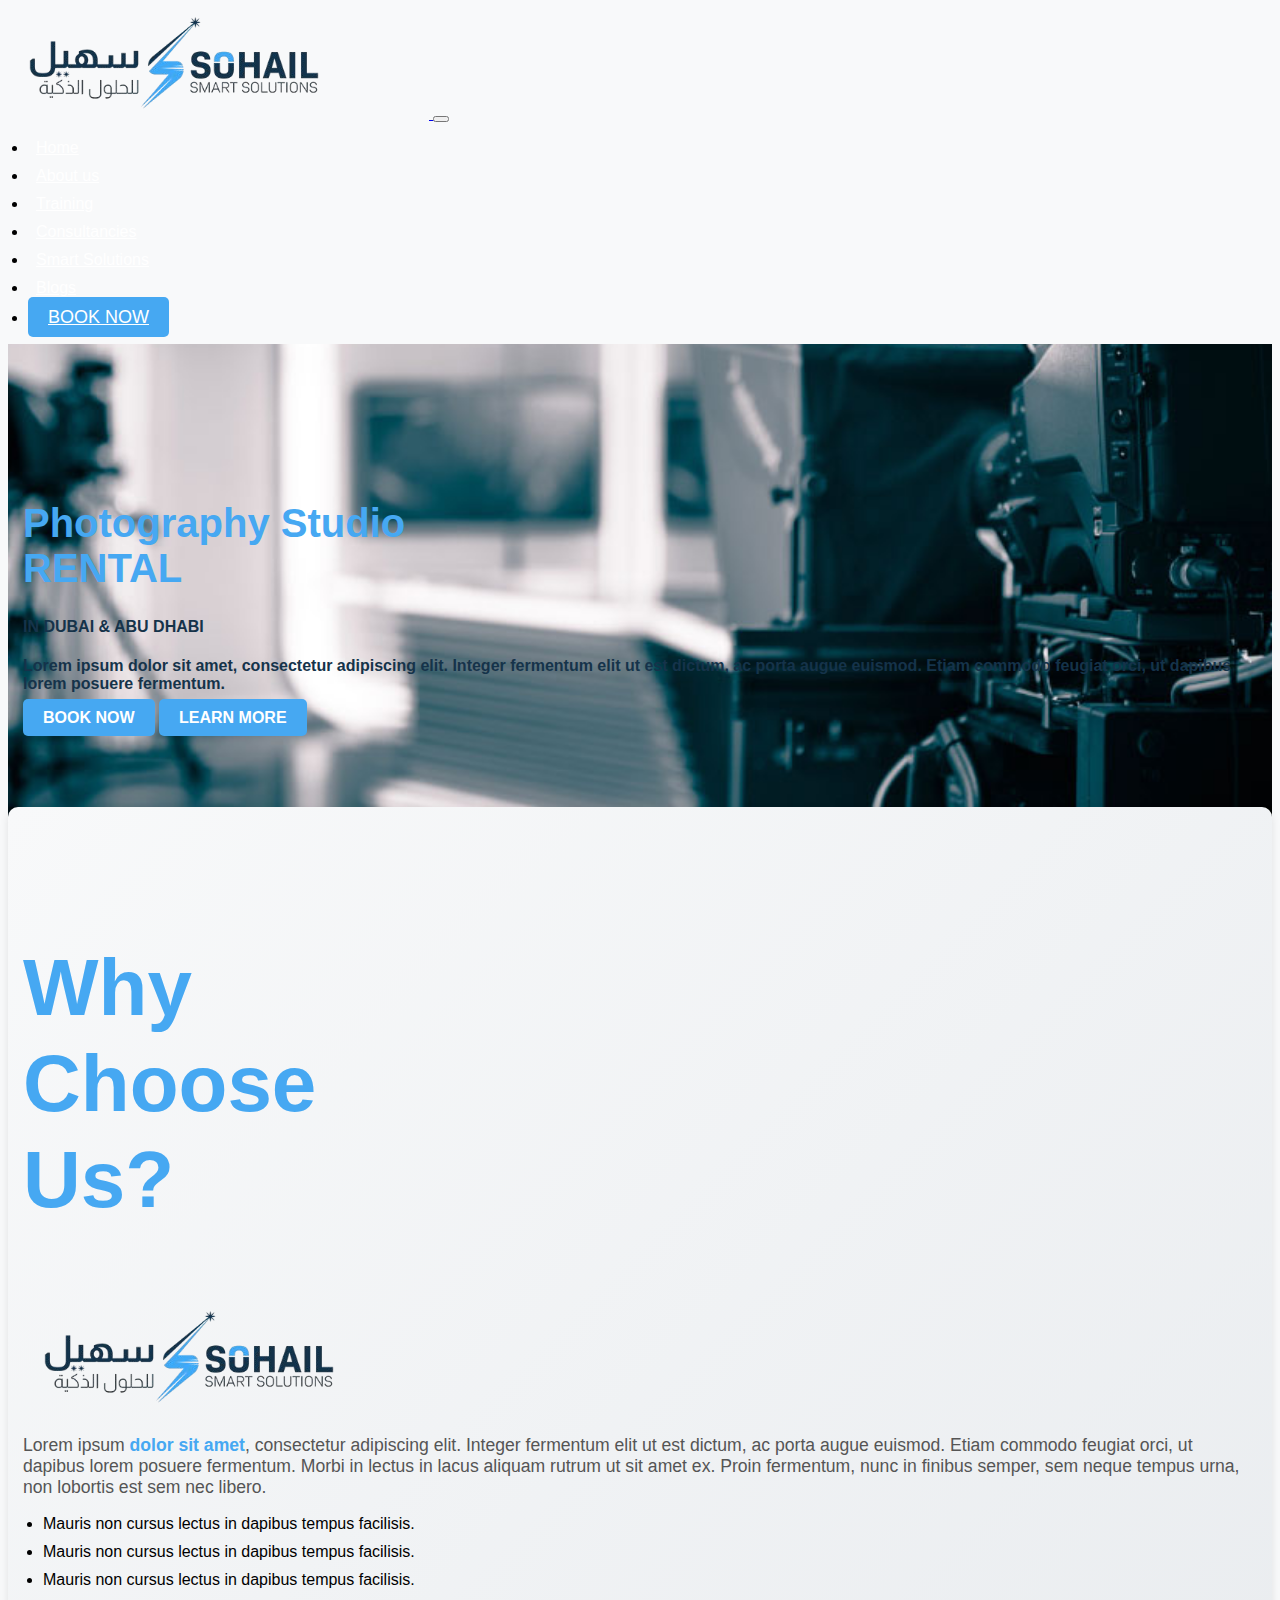
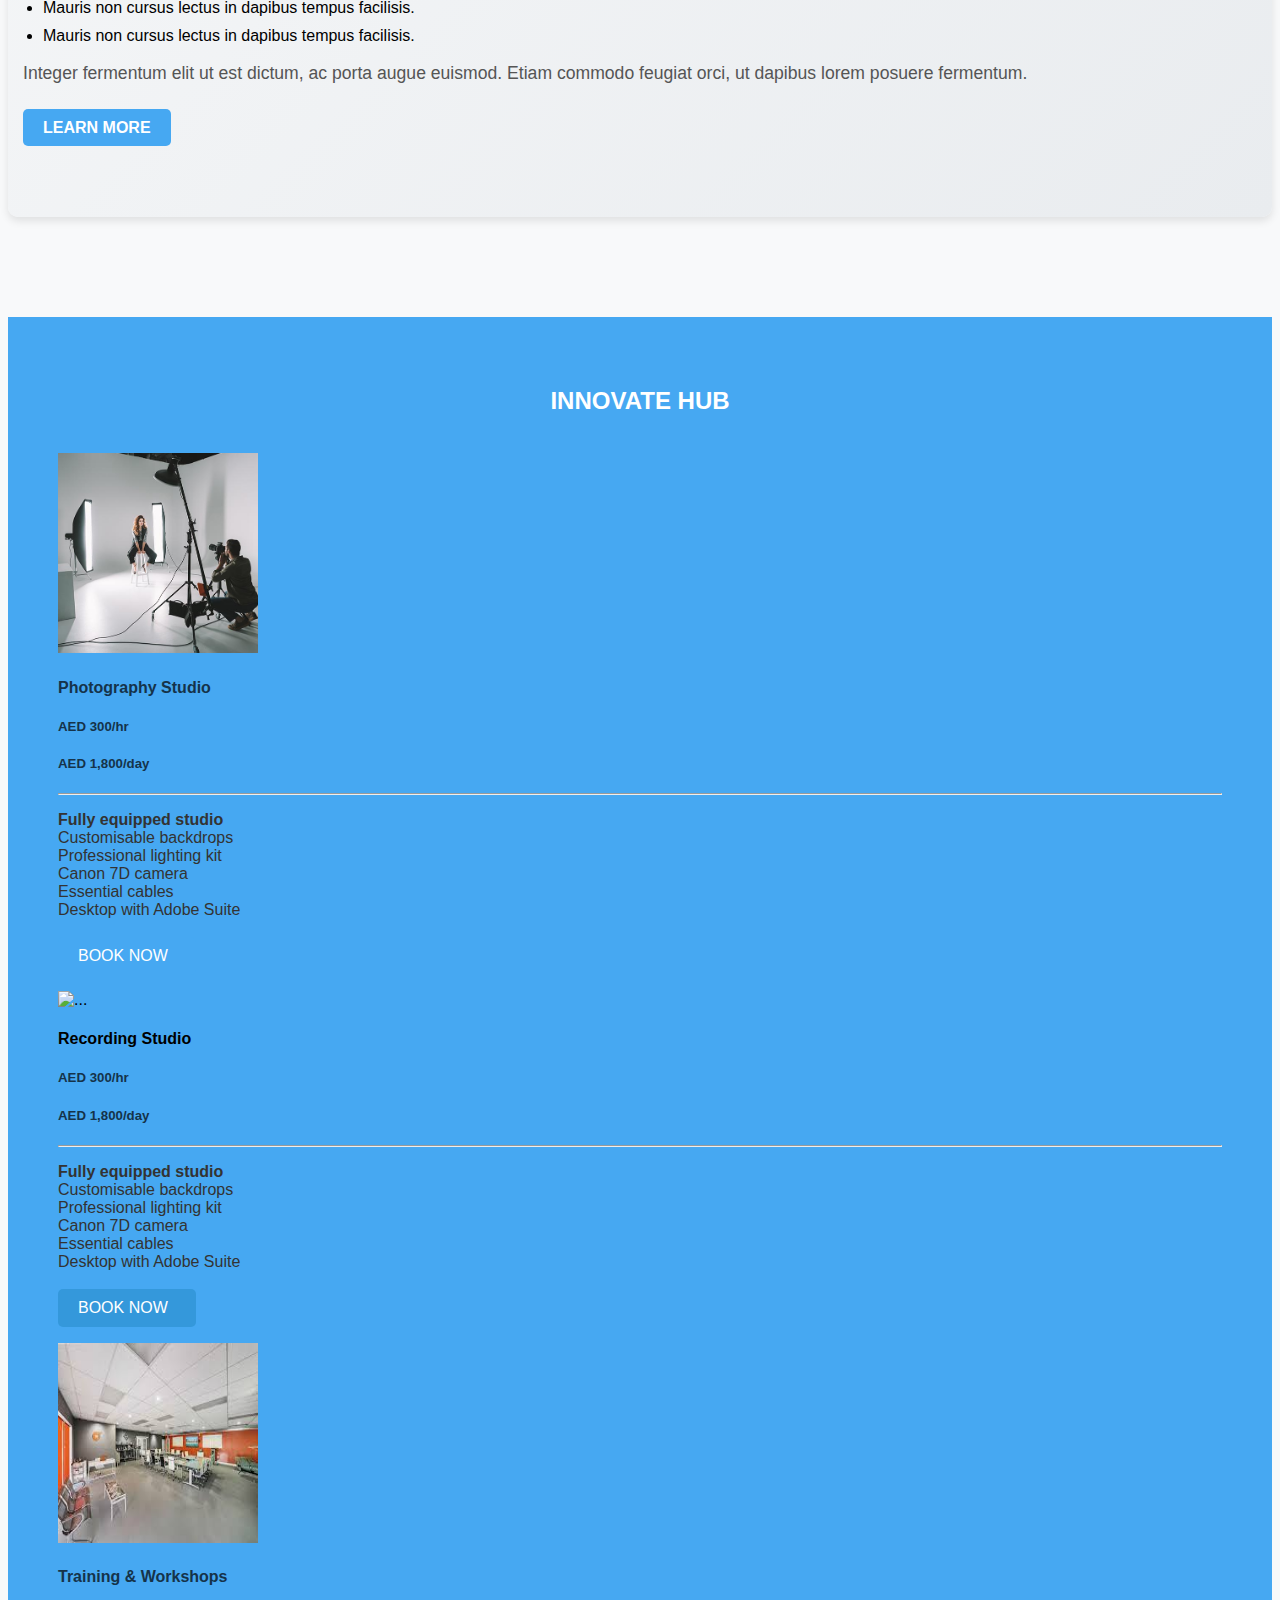
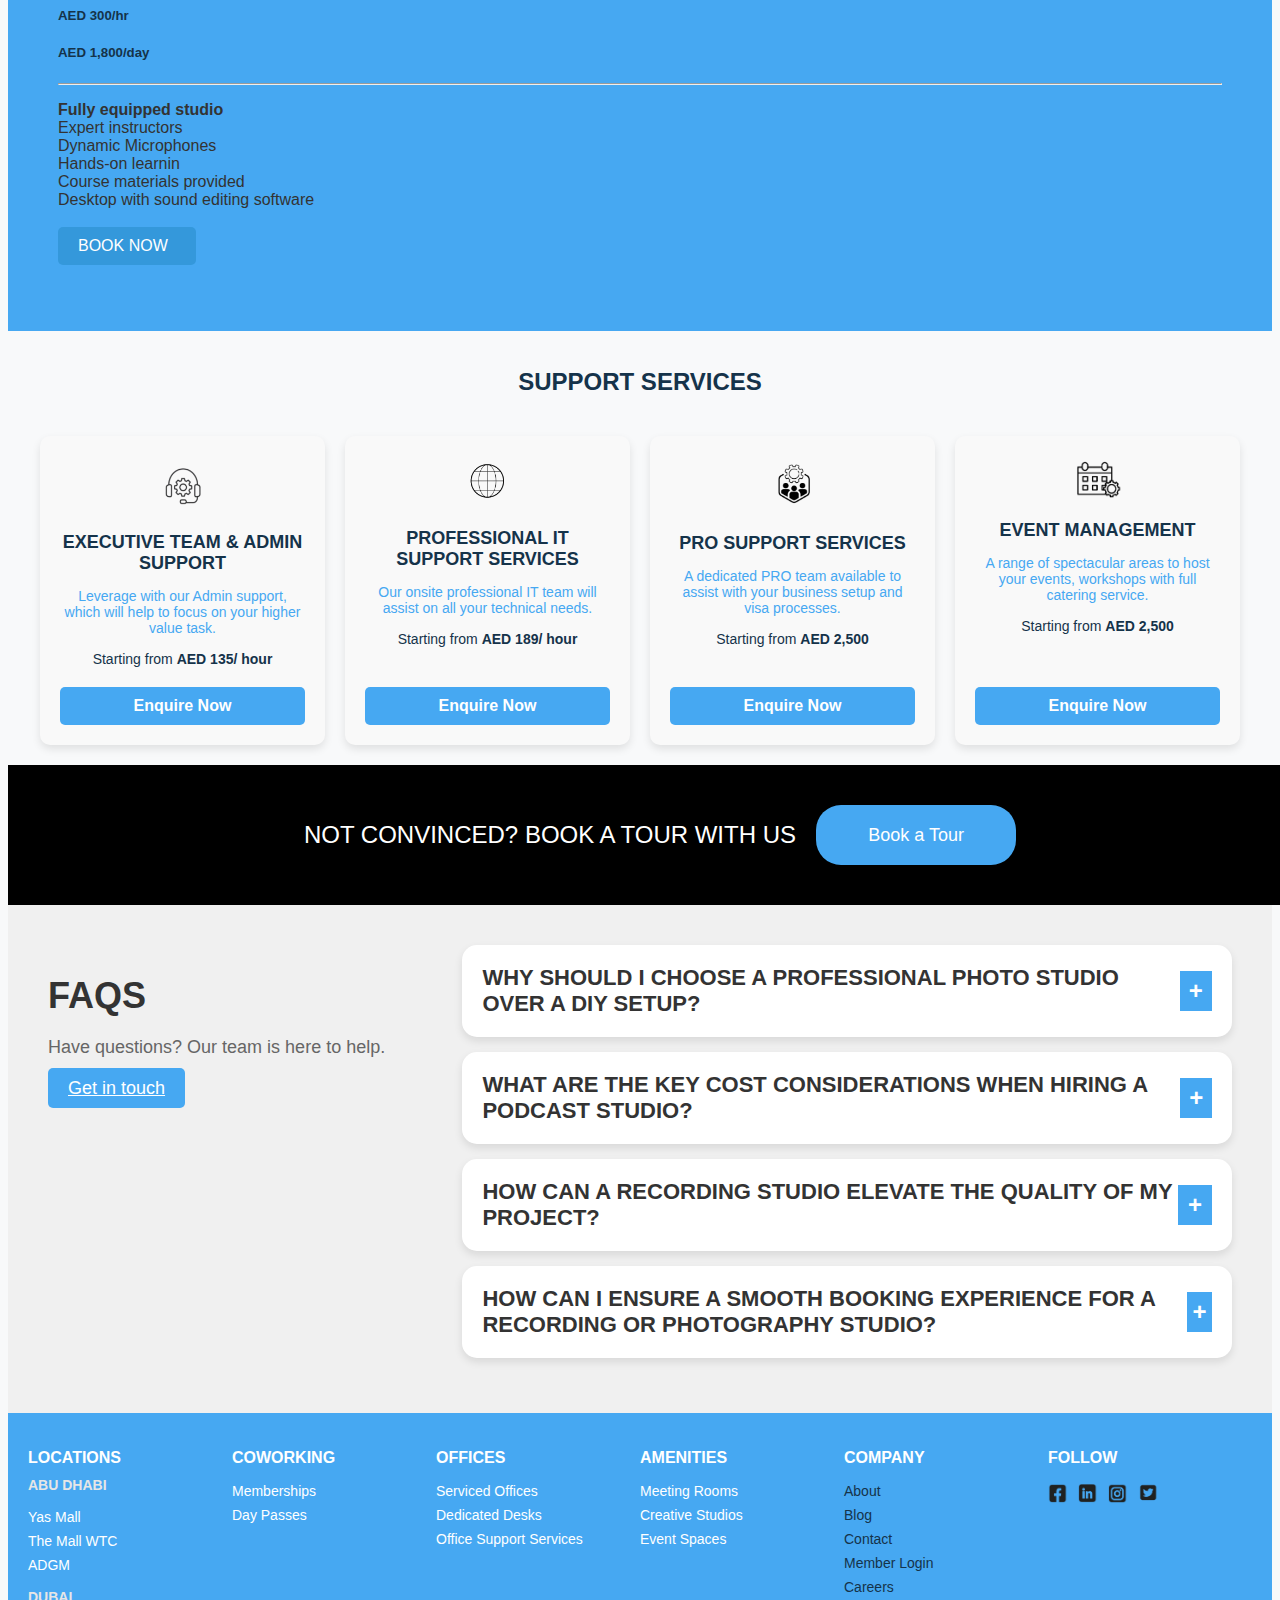
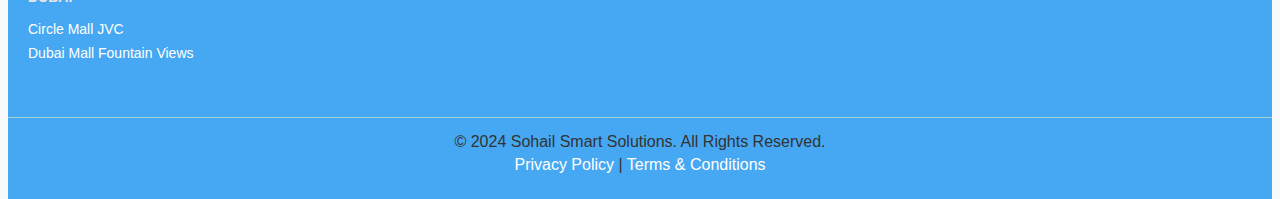
==== index.html @ 2e517e16 "Create index.html" ====
<!doctype html>
<html lang="en">
  <head>
    <meta charset="utf-8">
    <meta name="viewport" content="width=device-width, initial-scale=1">
    <title>Production and Broadcast center name</title>
    <link href="https://cdn.jsdelivr.net/npm/bootstrap@5.3.2/dist/css/bootstrap.min.css" rel="stylesheet" integrity="sha384-T3c6CoIi6uLrA9TneNEoa7RxnatzjcDSCmG1MXxSR1GAsXEV/Dwwykc2MPK8M2HN" crossorigin="anonymous">
    <link rel="stylesheet" href="https://cdnjs.cloudflare.com/ajax/libs/font-awesome/6.5.1/css/all.min.css" integrity="sha512-DTOQO9RWCH3ppGqcWaEA1BIZOC6xxalwEsw9c2QQeAIftl+Vegovlnee1c9QX4TctnWMn13TZye+giMm8e2LwA==" crossorigin="anonymous" referrerpolicy="no-referrer" />
    <link rel="stylesheet" href="style.css">
  </head>
  <style>
    body {
    font-family: Arial, sans-serif;
    background-color: #f8f9fa;
}

h1 {
    font-size: 2.5rem;
    color: #000;
}

p {
    font-size: 1rem;
    color: #333;
}

ul {
    list-style-type: disc;
    padding-left: 20px;
}

ul li {
    margin-bottom: 10px;
}

.container {
    padding: 50px 15px;
}

@media (min-width: 768px) {
    .container {
        padding: 80px 15px;
    }

    h1 {
        font-size: 3rem;
    }
}
.support-services .service {
    display: flex;
    align-items: center;
    margin-bottom: 20px; /* Add some space between each service block */
}

.support-services .service .icon {
    margin-right: 15px; /* Space between the icon and the text */
}

.support-services .service img {
    max-width: 50px; /* Adjust the size of the icons as needed */
    height: auto;
}
.nav-link {
        color: white;
        transition: color 0.3s ease;
    }

    .nav-link:hover {
        color: #46a8f2;
    }

    .nav-link:active {
        color: #46a8f2;
    }

    .nav-link:visited {
        color: white;
    }

    .btnfirst {
        background-color: #46a8f2;
        color: #fff;
        padding: 10px 20px;
        border-radius: 5px;
        font-size: 18px;
        border: none;
    }
  </style>
  <body>
    <div class="main">
        <nav class="navbar navbar-expand-lg ">
            <div class="container-fluid">
              <a class="navbar-brand" href="#">
                <img src="logo.png" alt="Production and Broadcast Center Logo" class="logo">
              </a>
              <button class="navbar-toggler" type="button" data-bs-toggle="collapse" data-bs-target="#navbarSupportedContent" aria-controls="navbarSupportedContent" aria-expanded="false" aria-label="Toggle navigation">
                <span class="navbar-toggler-icon"></span>
              </button>
              <div class="collapse navbar-collapse" id="navbarSupportedContent">
                <ul class="navbar-nav ms-auto mb-2 mb-lg-0" style="align-items: center;">
                    <li class="nav-item" style="margin-right: 15px; font-size: 16px;">
                        <a class="nav-link active" aria-current="page" href="#" style="padding: 8px;">Home</a>
                    </li>
                    <li class="nav-item" style="margin-right: 15px; font-size: 16px;">
                        <a class="nav-link active" aria-current="page" href="#" style="padding: 8px;">About us</a>
                    </li>
                    <li class="nav-item" style="margin-right: 15px; font-size: 16px;">
                        <a class="nav-link active" aria-current="page" href="#" style="padding: 8px;">Training</a>
                    </li>
                    <li class="nav-item" style="margin-right: 15px; font-size: 16px;">
                        <a class="nav-link active" aria-current="page" href="#" style="padding: 8px;">Consultancies</a>
                    </li>
                    <li class="nav-item" style="margin-right: 15px; font-size: 16px;">
                        <a class="nav-link active" aria-current="page" href="#" style="padding: 8px;">Smart Solutions</a>
                    </li>
                    <li class="nav-item" style="margin-right: 15px; font-size: 16px;">
                        <a class="nav-link active" aria-current="page" href="#" style="padding: 8px;">Blogs</a>
                    </li>
                    <li class="nav-item">                              
                          <a href="roform.html" class="btn btn-primary btn-lg mt-3" style="border-radius: 5px; transition: background-color 0.3s ease; background-color: #46a8f2; color: #fff; font-size: 18px; border: none;padding: 10px 20px;">BOOK NOW</a>

                    </li>
                </ul>
            </div>
            
            
            
            </div>
          </nav>
    </div>
    <!-- Section1 start -->
    <div class="background">
        <div class="container mt-3">
            <div class="row">
                <div class="col-md-6 px-5 mt-5">
                  
                    <h1 class="largetext" style="text-align: left; color:#46a8f2; font-weight: bold;">Photography Studio<br>RENTAL</h1>
                    <h4 style="color:#15334a; text-align: left; font-weight: bold;">IN DUBAI & ABU DHABI</h4>
                    <p style="color:#15334a; text-align: left;"><b>Lorem ipsum dolor sit amet, consectetur adipiscing elit. Integer fermentum elit ut est dictum, ac porta augue euismod. Etiam commodo feugiat orci, ut dapibus lorem posuere fermentum. </b></p>
                    <div class="buttons" style="text-align: left;">
                        <a href="roform.html" style="background-color: #46a8f2; color: #fff; padding: 10px 20px; border-radius: 5px; text-decoration: none; font-weight: bold; text-align: center; transition: background-color 0.3s ease;">BOOK NOW</a>
                        <a href="roform.html" style="background-color: #46a8f2; color: #fff; padding: 10px 20px; border-radius: 5px; text-decoration: none; font-weight: bold; text-align: center; transition: background-color 0.3s ease;">LEARN MORE</a>
                        
                        

                </div>
            </div>
        </div>
      </div>
        <!-- Section1 end -->
         <!-- Section: Why Choose Cloud Spaces -->
        <!--Section: What services we provide-->
        <div class="container my-5 p-4" style="background: linear-gradient(135deg, #f8f9fa, #e9ecef); border-radius: 10px; box-shadow: 0 4px 8px rgba(0, 0, 0, 0.1);">
            <div class="row align-items-center">
                <div class="col-md-6 text-center">
                    <h1 class="fw-bold text-primary" style="font-size: 5rem; line-height: 1.2; color:#46a8f2;">
                        Why <br> Choose <br> Us?
                    </h1>
                    <!-- Optional: Add an illustration or image -->
                    <img src="logo.png" alt="Why Choose Us" style="max-width: 80%; height: auto; border-radius: 10px; margin-top: 20px;">
                </div>
                <div class="col-md-6">
                    <p style="font-size: 1.1rem; color: #555;">
                        Lorem ipsum <span style="color: #46a8f2; font-weight: bold;">dolor sit amet</span>, consectetur adipiscing elit. Integer fermentum elit ut est dictum, ac porta augue euismod. Etiam commodo feugiat orci, ut dapibus lorem posuere fermentum. Morbi in lectus in lacus aliquam rutrum ut sit amet ex. Proin fermentum, nunc in finibus semper, sem neque tempus urna, non lobortis est sem nec libero.
                    </p>
                    <ul class="list-unstyled">
                        <li class="mb-2"><i class="bi bi-check-circle-fill text-success me-2" style="transform: scale(1.2); transition: transform 0.2s; color:#15334a ;"></i> Mauris non cursus lectus in dapibus tempus facilisis.</li>
                        <li class="mb-2"><i class="bi bi-check-circle-fill text-success me-2" style="transform: scale(1.2); transition: transform 0.2s; color:#15334a ;"></i> Mauris non cursus lectus in dapibus tempus facilisis.</li>
                        <li class="mb-2"><i class="bi bi-check-circle-fill text-success me-2" style="transform: scale(1.2); transition: transform 0.2s;  color:#15334a ;"></i> Mauris non cursus lectus in dapibus tempus facilisis.</li>
                        <li class="mb-2"><i class="bi bi-check-circle-fill text-success me-2" style="transform: scale(1.2); transition: transform 0.2s; color:#15334a ;"></i> Mauris non cursus lectus in dapibus tempus facilisis.</li>
                        <li class="mb-2"><i class="bi bi-check-circle-fill text-success me-2" style="transform: scale(1.2); transition: transform 0.2s; color:#15334a ;"></i> Mauris non cursus lectus in dapibus tempus facilisis.</li>
                    </ul>
                    <p style="font-size: 1.1rem; color: #555;">
                        Integer fermentum elit ut est dictum, ac porta augue euismod. Etiam commodo feugiat orci, ut dapibus lorem posuere fermentum.
                    </p>
                    <br>
                    <a href="roform.html" style="background-color: #46a8f2; color: #fff; padding: 10px 20px; border-radius: 5px; text-decoration: none; font-weight: bold; text-align: center; transition: background-color 0.3s ease;">LEARN MORE</a>
                </div>
            </div>
        </div>
        
        <!-- Additional CSS for hover effects -->
        <style>
            .bi-check-circle-fill:hover {
                transform: scale(1.4);
            }
        
            .btn-primary:hover {
                background-color: #46a8f2;
            }
        </style>
        
        
      <!-- End Section -->
      
      <div class="container-fluid cardthree" style="background-color: #46a8f2;">
        <h2 style="text-align: center; color: white;"><B>INNOVATE HUB</B></h2>
        <br>
        <div class="row row-cols-1 row-cols-md-3 g-4">
          <div class="col">
            <div class="card h-100 p-3">
                <img src="photo.jpg" class="card-img-top freshfood" alt="...">
              <div class="card-body">
                <h4 class="card-title" style="color: #15334a;"><B>Photography Studio</B></h4>
                    <h5 class="price" style="color: #15334a;"><b>AED 300/hr</b></h5>
                    <h5 class="price" style="color: #15334a;"><b>AED 1,800/day</b></h5>
                    <hr>
                    <p class="card-text">
                        <b>Fully equipped studio</b><br>
                        <i class="fas fa-check" style="color: #46a8f2;"></i> Customisable backdrops<br>
                        <i class="fas fa-check" style="color: #46a8f2;"></i> Professional lighting kit<br>
                        <i class="fas fa-check" style="color: #46a8f2;"></i> Canon 7D camera<br>
                        <i class="fas fa-check" style="color: #46a8f2;"></i> Essential cables<br>
                        <i class="fas fa-check" style="color: #46a8f2;"></i> Desktop with Adobe Suite<br>
                <br>
                <a href="roform.html" style="text-decoration: none;">
                    <button
                        style="background-color: #46a8f2; color: white; padding: 10px 20px; font-size: 16px; border: none; border-radius: 5px; cursor: pointer; display: inline-flex; align-items: center; justify-content: center; transition: color 0.3s ease, background-color 0.3s ease;"
                        onmouseover="this.style.color='#333'; this.style.backgroundColor='#2980b9';"
                        onmouseout="this.style.color='white'; this.style.backgroundColor='#3498db';">
                        BOOK NOW <i class="fa-solid fa-arrow-right" style="margin-left: 8px;"></i>
                    </button>
                </a>
                
    
              </div>
              
            </div>
          </div>
          <div class="col">
            <div class="card h-100 p-3">
                <img src="phtos.jpg"  class="card-img-top freshfood" alt="...">
              <div class="card-body">
                <h4 class="card-title"><b>Recording Studio</b></h4>
                    <h5 class="price" style="color: #15334a;"><b>AED 300/hr</b></h5>
                    <h5 class="price" style="color: #15334a;"><b>AED 1,800/day</b></h5>
                    <hr>
                    <p class="card-text">
                        <b>Fully equipped studio</b><br>
                        <i class="fas fa-check" style="color: #46a8f2;"></i> Customisable backdrops<br>
                        <i class="fas fa-check" style="color: #46a8f2;"></i> Professional lighting kit<br>
                        <i class="fas fa-check" style="color: #46a8f2;"></i> Canon 7D camera<br>
                        <i class="fas fa-check" style="color: #46a8f2;"></i> Essential cables<br>
                        <i class="fas fa-check" style="color: #46a8f2;"></i> Desktop with Adobe Suite<br>
                <br>
                <a href="roform.html" style="text-decoration: none;">
                    <button
                        style="background-color: #3498db; color: white; padding: 10px 20px; font-size: 16px; border: none; border-radius: 5px; cursor: pointer; display: inline-flex; align-items: center; justify-content: center; transition: color 0.3s ease, background-color 0.3s ease;"
                        onmouseover="this.style.color='#333'; this.style.backgroundColor='#2980b9';"
                        onmouseout="this.style.color='white'; this.style.backgroundColor='#3498db';">
                        BOOK NOW <i class="fa-solid fa-arrow-right" style="margin-left: 8px;"></i>
                    </button>
                </a>
    
              </div>
              
              
    
            </div>
          </div>
          <div class="col">
            <div class="card h-100 p-3">
                <img src="download.jpeg" class="card-img-top freshfood " alt="...">
              <div class="card-body">
                <h4 class="card-title" style="color: #15334a;"><b>Training & Workshops</b></h4>
                    <h5 class="price" style="color: #15334a;"><b>AED 300/hr</b></h5>
                    <h5 class="price" style="color: #15334a;"><b>AED 1,800/day</b></h5>
                    <hr>
                    <p class="card-text">
                        <b>Fully equipped studio</b><br>
                        <i class="fas fa-check" style="color: #46a8f2;"></i> Expert instructors<br>
                        <i class="fas fa-check" style="color: #46a8f2;"></i> Dynamic Microphones<br>
                        <i class="fas fa-check" style="color: #46a8f2;"></i> Hands-on learnin<br>
                        <i class="fas fa-check" style="color: #46a8f2;"></i> Course materials provided<br>
                        <i class="fas fa-check" style="color: #46a8f2;"></i> Desktop with sound editing software<br>
                <br>
                <a href="roform.html" style="text-decoration: none;">
                    <button
                        style="background-color: #3498db; color: white; padding: 10px 20px; font-size: 16px; border: none; border-radius: 5px; cursor: pointer; display: inline-flex; align-items: center; justify-content: center; transition: color 0.3s ease, background-color 0.3s ease;"
                        onmouseover="this.style.color='#333'; this.style.backgroundColor='#2980b9';"
                        onmouseout="this.style.color='white'; this.style.backgroundColor='#3498db';">
                        BOOK NOW <i class="fa-solid fa-arrow-right" style="margin-left: 8px;"></i>
                    </button>
                </a>
                  
    
              </div>
            </div>
        </div>
        
      </div>
    </div>
    <!--Support services-->
    <br>
    <h2 style="text-align: center;color: #15334a;"><b>SUPPORT SERVICES</b></h2>
    <div style="display: grid; grid-template-columns: repeat(4, 1fr); gap: 20px; padding: 20px; max-width: 1200px; margin: 0 auto;">
      
      <div style="background-color: #f9f9f9; padding: 20px; border-radius: 10px; text-align: center; box-shadow: 0 4px 8px rgba(0, 0, 0, 0.1); transition: transform 0.3s ease; display: flex; flex-direction: column; justify-content: space-between;">
          <div>
              <div style="margin-bottom: 15px;">
                  <img src="service1.png" alt="Executive Support Icon" style="width: 50px; height: auto;">
              </div>
              <h3 style="font-size: 18px; color: #15334a; margin-bottom: 10px;"><B>EXECUTIVE TEAM & ADMIN SUPPORT</B></h3>
              <p style="font-size: 14px; color:#46a8f2; margin-bottom: 15px;">Leverage with our Admin support, which will help to focus on your higher value task.</p>
              <p style="font-size: 14px; color: #15334a; margin-bottom: 20px;">Starting from <strong>AED 135/ hour</strong></p>
          </div>
          <a href="roform.html" style="background-color: #46a8f2; color: #fff; padding: 10px 20px; border-radius: 5px; text-decoration: none; font-weight: bold; text-align: center; transition: background-color 0.3s ease;">Enquire Now</a>
      </div>
    
      <div style="background-color: #f9f9f9; padding: 20px; border-radius: 10px; text-align: center; box-shadow: 0 4px 8px rgba(0, 0, 0, 0.1); transition: transform 0.3s ease; display: flex; flex-direction: column; justify-content: space-between;">
          <div>
              <div style="margin-bottom: 15px;">
                  <img src="service2.png" alt="IT Support Icon" style="width: 50px; height: auto;">
              </div>
              <h3 style="font-size: 18px; color: #15334a; margin-bottom: 10px;"><B>PROFESSIONAL IT SUPPORT SERVICES</B></h3>
              <p style="font-size: 14px; color: #46a8f2; margin-bottom: 15px;">Our onsite professional IT team will assist on all your technical needs.</p>
              <p style="font-size: 14px; color: #15334a; margin-bottom: 20px;">Starting from <strong>AED 189/ hour</strong></p>
          </div>
          <a href="roform.html" style="background-color: #46a8f2; color: #fff; padding: 10px 20px; border-radius: 5px; text-decoration: none; font-weight: bold; text-align: center; transition: background-color 0.3s ease;">Enquire Now</a>
      </div>
    
      <div style="background-color: #f9f9f9; padding: 20px; border-radius: 10px; text-align: center; box-shadow: 0 4px 8px rgba(0, 0, 0, 0.1); transition: transform 0.3s ease; display: flex; flex-direction: column; justify-content: space-between;">
          <div>
              <div style="margin-bottom: 15px;">
                  <img src="service3.png" alt="PRO Support Icon" style="width: 50px; height: auto;">
              </div>
              <h3 style="font-size: 18px; color: #15334a; margin-bottom: 10px;"><B>PRO SUPPORT SERVICES</B></h3>
              <p style="font-size: 14px; color: #46a8f2; margin-bottom: 15px;">A dedicated PRO team available to assist with your business setup and visa processes.</p>
              <p style="font-size: 14px; color: #15334a; margin-bottom: 20px;">Starting from <strong>AED 2,500</strong></p>
          </div>
          <a href="roform.html" style="background-color: #46a8f2; color: #fff; padding: 10px 20px; border-radius: 5px; text-decoration: none; font-weight: bold; text-align: center; transition: background-color 0.3s ease;">Enquire Now</a>
      </div>
    
      <div style="background-color: #f9f9f9; padding: 20px; border-radius: 10px; text-align: center; box-shadow: 0 4px 8px rgba(0, 0, 0, 0.1); transition: transform 0.3s ease; display: flex; flex-direction: column; justify-content: space-between;">
          <div>
              <div style="margin-bottom: 15px;">
                  <img src="service4.png" alt="Event Management Icon" style="width: 50px; height: auto;">
              </div>
              <h3 style="font-size: 18px; color: #15334a; margin-bottom: 10px;"><B>EVENT MANAGEMENT</B></h3>
              <p style="font-size: 14px; color: #46a8f2; margin-bottom: 15px;">A range of spectacular areas to host your events, workshops with full catering service.</p>
              <p style="font-size: 14px; color: #15334a; margin-bottom: 20px;">Starting from <strong>AED 2,500</strong></p>
          </div>
          <a href="roform.html" style="background-color: #46a8f2; color: #fff; padding: 10px 20px; border-radius: 5px; text-decoration: none; font-weight: bold; text-align: center; transition: background-color 0.3s ease;">Enquire Now</a>
      </div>
    </div>
    
     

<!--Next section-->
  <div style="background-color: #000; color: #fff; text-align: center; padding: 40px 20px; font-family: Arial, sans-serif; display: flex; justify-content: center; align-items: center; width: 100%;">
    <p style="font-size: 24px; margin: 0; margin-right: 20px; color: white;">NOT  CONVINCED?  BOOK A TOUR WITH US</p>
    <a href="roform.html" style="
    background-color:#46a8f2; 
    color: #fff; 
    padding: 0; /* Remove padding since height and line-height handle vertical centering */
    text-decoration: none; 
    border-radius: 25px; 
    font-size: 18px; 
    display: inline-block; 
    width: 200px; 
    height: 60px; 
    text-align: center; 
    line-height: 60px; /* This ensures vertical centering */
    box-sizing: border-box; /* Ensures padding and borders are included in width/height */
">
    Book a Tour
</a>

</div>

<!--QS AND ANS-->
<div style="display: flex; justify-content: space-between; padding: 40px; background-color: #f0f0f0; font-family: 'Arial', sans-serif;">
    <div style="width: 30%;">
      <h2 style="font-size: 36px; margin-bottom: 20px; color: #333;">FAQS</h2>
      <p style="font-size: 18px; margin-bottom: 20px; color: #666;">Have questions? Our team is here to help.</p>
      <a href="ro.html" class="btn btn-primary btn-lg mt-3" style="border-radius: 5px; transition: background-color 0.3s ease; background-color: #46a8f2; color: #fff; font-size: 18px; border: none; padding: 10px 20px;">Get in touch</a>
    </div>
  
    <div style="width: 65%;">
      <div style="background-color: #fff; border-radius: 15px; padding: 20px; margin-bottom: 15px; box-shadow: 0 4px 8px rgba(0, 0, 0, 0.1); transition: box-shadow 0.3s ease;">
        <div style="font-size: 22px; font-weight: bold; display: flex; justify-content: space-between; align-items: center; cursor: pointer; color: #333;" onclick="toggleFaq(this)">
          WHY SHOULD I CHOOSE A PROFESSIONAL PHOTO STUDIO OVER A DIY SETUP?
          <span style="display: inline-block; background-color: #46a8f2; color: #fff; width: 40px; height: 40px; line-height: 40px; text-align: center; font-size: 24px; transition: transform 0.3s ease;">+</span>
        </div>
        <div style="margin-top: 10px; font-size: 16px; color: #666; display: none;">
          Elevate your visuals at Suhail! Our studios provide the perfect canvas—expertly lit, fully equipped, and ready to turn your vision into a masterpiece.
        </div>
      </div>
  
      <div style="background-color: #fff; border-radius: 15px; padding: 20px; margin-bottom: 15px; box-shadow: 0 4px 8px rgba(0, 0, 0, 0.1); transition: box-shadow 0.3s ease;">
        <div style="font-size: 22px; font-weight: bold; display: flex; justify-content: space-between; align-items: center; cursor: pointer; color: #333;" onclick="toggleFaq(this)">
          WHAT ARE THE KEY COST CONSIDERATIONS WHEN HIRING A PODCAST STUDIO?
          <span style="display: inline-block; background-color: #46a8f2; color: #fff; width: 40px; height: 40px; line-height: 40px; text-align: center; font-size: 24px; transition: transform 0.3s ease;">+</span>
        </div>
        <div style="margin-top: 10px; font-size: 16px; color: #666; display: none;">
          At Suhail, we believe in clear, upfront pricing. Pay for exactly what you need—whether it’s just the basics or a fully-loaded experience.
        </div>
      </div>
  
      <div style="background-color: #fff; border-radius: 15px; padding: 20px; margin-bottom: 15px; box-shadow: 0 4px 8px rgba(0, 0, 0, 0.1); transition: box-shadow 0.3s ease;">
        <div style="font-size: 22px; font-weight: bold; display: flex; justify-content: space-between; align-items: center; cursor: pointer; color: #333;" onclick="toggleFaq(this)">
          HOW CAN A RECORDING STUDIO ELEVATE THE QUALITY OF MY PROJECT?
          <span style="display: inline-block; background-color: #46a8f2; color: #fff; width: 40px; height: 40px; line-height: 40px; text-align: center; font-size: 24px; transition: transform 0.3s ease;">+</span>
        </div>
        <div style="margin-top: 10px; font-size: 16px; color: #666; display: none;">
          Your sound deserves the spotlight. Suhail’s studios deliver impeccable acoustics and cutting-edge tech to make your project truly shine.
        </div>
      </div>
  
      <div style="background-color: #fff; border-radius: 15px; padding: 20px; margin-bottom: 15px; box-shadow: 0 4px 8px rgba(0, 0, 0, 0.1); transition: box-shadow 0.3s ease;">
        <div style="font-size: 22px; font-weight: bold; display: flex; justify-content: space-between; align-items: center; cursor: pointer; color: #333;" onclick="toggleFaq(this)">
          HOW CAN I ENSURE A SMOOTH BOOKING EXPERIENCE FOR A RECORDING OR PHOTOGRAPHY STUDIO?
          <span style="display: inline-block; background-color: #46a8f2; color: #fff; width: 40px; height: 40px; line-height: 40px; text-align: center; font-size: 24px; transition: transform 0.3s ease;">+</span>
        </div>
        <div style="margin-top: 10px; font-size: 16px; color: #666; display: none;">
          Booking with Suhail is a breeze! Just a few clicks, and your creative space is secured. We handle the rest, so you can focus on creating. You can reserve your studio time through our dedicated booking platform at <a href="https://booking.cloudspaces.ae/" style="color: #17d8bd; text-decoration: none; font-weight: bold;">https://booking.cloudspaces.ae/</a>.<br><br>
          Alternatively, you can complete the enquiry form on our website at <a href="https://www.cloudspaces.ae/contact" style="color: #17d8bd; text-decoration: none; font-weight: bold;">https://www.cloudspaces.ae/contact</a>.<br><br>
          If you prefer a more direct approach, feel free to call one of our four locations. We aim to make the booking process as seamless as possible to accommodate your creative schedule.
        </div>
      </div>
    </div>
  </div>
  
  <script>
  function toggleFaq(element) {
    const answerDiv = element.nextElementSibling;
    const icon = element.querySelector('span');
    
    if (answerDiv.style.display === "none" || answerDiv.style.display === "") {
      answerDiv.style.display = "block";
      icon.textContent = "✕";
    } else {
      answerDiv.style.display = "none";
      icon.textContent = "+";
    }
  }
  </script>
  
  
  
 
  
       
  
  
<!--footer-->
<footer style="background-color: #46a8f2; padding: 20px 0; color: #ffffff; font-family: Arial, sans-serif;">
  <div style="display: flex; justify-content: space-around; flex-wrap: wrap; padding: 0 20px;">
      <div style="flex: 1; min-width: 200px; margin-bottom: 20px;">
          <h3 style="font-size: 16px; margin-bottom: 10px; font-weight: bold;">LOCATIONS</h3>
          <p style="font-size: 14px; margin: 0; color: #E6E6E6; font-weight: bold;">ABU DHABI</p>
          <ul style="list-style-type: none; padding: 0;">
              <li style="font-size: 14px; margin-bottom: 8px;">Yas Mall</li>
              <li style="font-size: 14px; margin-bottom: 8px;">The Mall WTC</li>
              <li style="font-size: 14px; margin-bottom: 8px;">ADGM</li>
          </ul>
          <p style="font-size: 14px; margin: 0; color: #E6E6E6; font-weight: bold;">DUBAI</p>
          <ul style="list-style-type: none; padding: 0;">
              <li style="font-size: 14px; margin-bottom: 8px;">Circle Mall JVC</li>
              <li style="font-size: 14px; margin-bottom: 8px;">Dubai Mall Fountain Views</li>
          </ul>
      </div>
      <div style="flex: 1; min-width: 200px; margin-bottom: 20px;">
          <h3 style="font-size: 16px; margin-bottom: 10px; font-weight: bold;">COWORKING</h3>
          <ul style="list-style-type: none; padding: 0;">
              <li style="font-size: 14px; margin-bottom: 8px;">Memberships</li>
              <li style="font-size: 14px; margin-bottom: 8px;">Day Passes</li>
          </ul>
      </div>
      <div style="flex: 1; min-width: 200px; margin-bottom: 20px;">
          <h3 style="font-size: 16px; margin-bottom: 10px; font-weight: bold;">OFFICES</h3>
          <ul style="list-style-type: none; padding: 0;">
              <li style="font-size: 14px; margin-bottom: 8px;">Serviced Offices</li>
              <li style="font-size: 14px; margin-bottom: 8px;">Dedicated Desks</li>
              <li style="font-size: 14px; margin-bottom: 8px;">Office Support Services</li>
          </ul>
      </div>
      <div style="flex: 1; min-width: 200px; margin-bottom: 20px;">
          <h3 style="font-size: 16px; margin-bottom: 10px; font-weight: bold;">AMENITIES</h3>
          <ul style="list-style-type: none; padding: 0;">
              <li style="font-size: 14px; margin-bottom: 8px;">Meeting Rooms</li>
              <li style="font-size: 14px; margin-bottom: 8px;">Creative Studios</li>
              <li style="font-size: 14px; margin-bottom: 8px;">Event Spaces</li>
          </ul>
      </div>
      <div style="flex: 1; min-width: 200px; margin-bottom: 20px;">
          <h3 style="font-size: 16px; margin-bottom: 10px; font-weight: bold;">COMPANY</h3>
          <ul style="list-style-type: none; padding: 0;">
              <li style="font-size: 14px; margin-bottom: 8px;color: #15334a;">About</li>
              <li style="font-size: 14px; margin-bottom: 8px;color: #15334a;">Blog</li>
              <li style="font-size: 14px; margin-bottom: 8px;color: #15334a;">Contact</li>
              <li style="font-size: 14px; margin-bottom: 8px;color: #15334a;">Member Login</li>
              <li style="font-size: 14px; margin-bottom: 8px;color: #15334a;">Careers</li>
          </ul>
      </div>
      <div style="flex: 1; min-width: 200px; margin-bottom: 20px;">
          <h3 style="font-size: 16px; margin-bottom: 10px; font-weight: bold;">FOLLOW</h3>
          <ul style="display: flex; gap: 10px; list-style-type: none; padding: 0;">
              <li><a href="https://www.facebook.com/profile.php?id=100083300861177"><img src="facebook-icon.png" alt="Facebook" style="width: 20px; height: 20px;"></a></li>
              <li><a href="https://www.linkedin.com/company/sohail-smart-solution/"><img src="linkedin-icon.png" alt="LinkedIn" style="width: 20px; height: 20px;"></a></li>
              <li><a href="https://www.instagram.com/sohail_smart_solutions/"><img src="instagram-icon.png" alt="Instagram" style="width: 20px; height: 20px;"></a></li>
              <li><a href="https://x.com/SohailSolutions/status/1825507379347161190"><img src="twitter-icon.png" alt="YouTube" style="width: 20px; height: 20px;"></a></li>
          </ul>
      </div>
  </div>
  <div style="text-align: center; border-top: 1px solid #A5D0CD; padding-top: 10px; margin-top: 20px; font-size: 12px;">
      <p style="margin: 5px 0;">© 2024 Sohail Smart Solutions. All Rights Reserved.</p>
      <p style="margin: 5px 0;"><a href="#" style="color: #ffffff; text-decoration: none;">Privacy Policy</a> | <a href="#" style="color: #ffffff; text-decoration: none;">Terms & Conditions</a></p>
  </div>
</footer>

</div>

    
    </body>
    </html>
---- style.css ----
.background {
    background-image: url('bg3.jpg'); /* Background image ka URL yahan set karein */
    background-size: cover;
    background-position: center;
    background-repeat: no-repeat;
    height: 100vh;
    padding-top: 50px; /* Text ko upar shift karne ke liye */
  }
a:hover{
  color:#a9acb1 !important;
  
  text-decoration: underline;
  font-weight: bold;
}
  
  /* Fixed background image */
.background {
    background-attachment: fixed;
  }
  .largetext{
    font-size: 40px;
    color: #46a8f2;
  }
  .btnfirst{
    color: white;
    background-color: #46a8f2;
    padding: 10px;
    width: 160px;
    font-weight: bold;
  }
  .btnfirst:hover{
    background-color: #46a8f2;
    color: rgb(16, 8, 8);
  }
  .card1 {
    box-shadow: 0px 4px 8px rgba(0, 0, 0, 0.1); /* Add shadow */
    background-color: rgb(65, 61, 61);
    color: white;
  }

  .card2{
    border: none;
    text-align: center;
  }



  .cardimg{
    height: 300px;
    width: 280px;
    background-color: rgb(226, 226, 207);
    
  }


  .grocerycard{
    font-weight: 500;
    color: rgb(170, 162, 153);
  }
  .cardthree{
margin-top: 100px;
background-color: rgb(238, 223, 232);
padding: 50px;
  }
  .freshfood{
    width: 200px;
    height: 200px;
    margin-left: auto;
    margin-right: auto;
  }
  .customer{
    width: 50px;
    height: 50px;
    border-radius: 50%;
  }
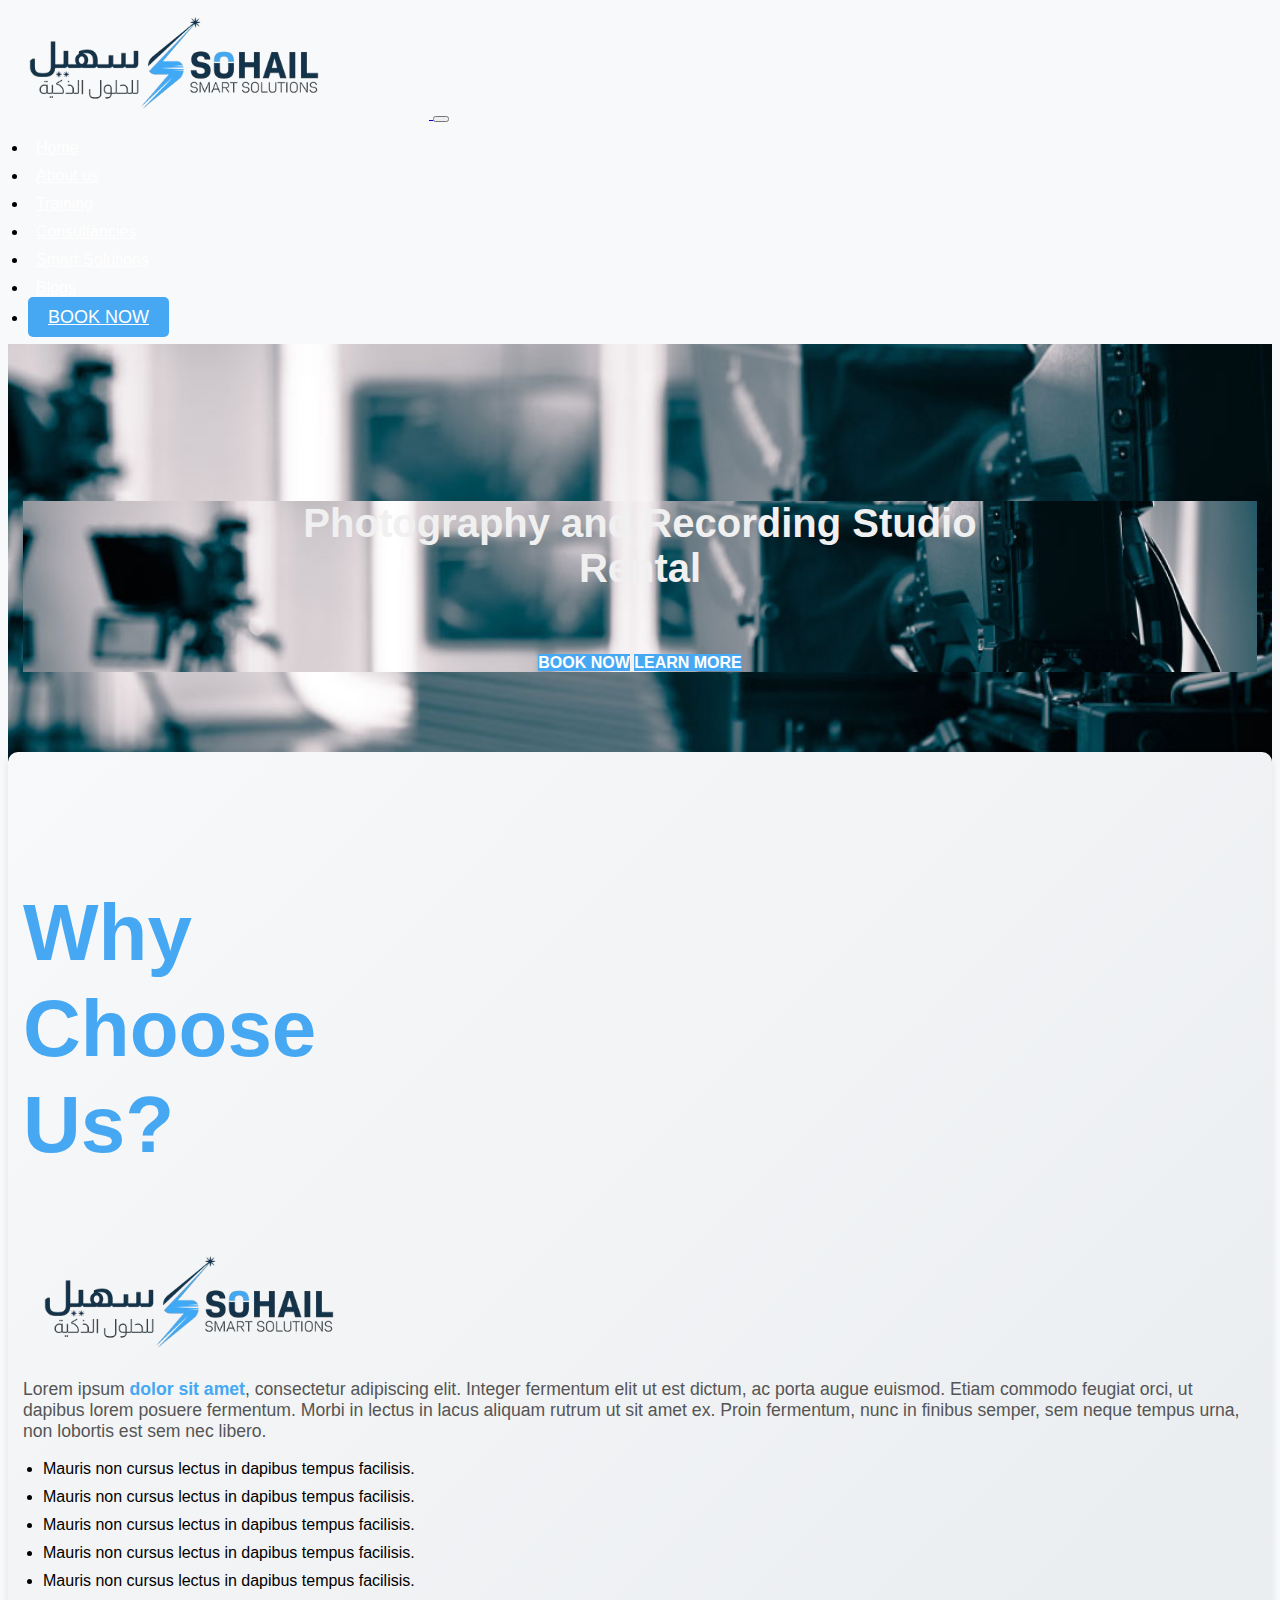
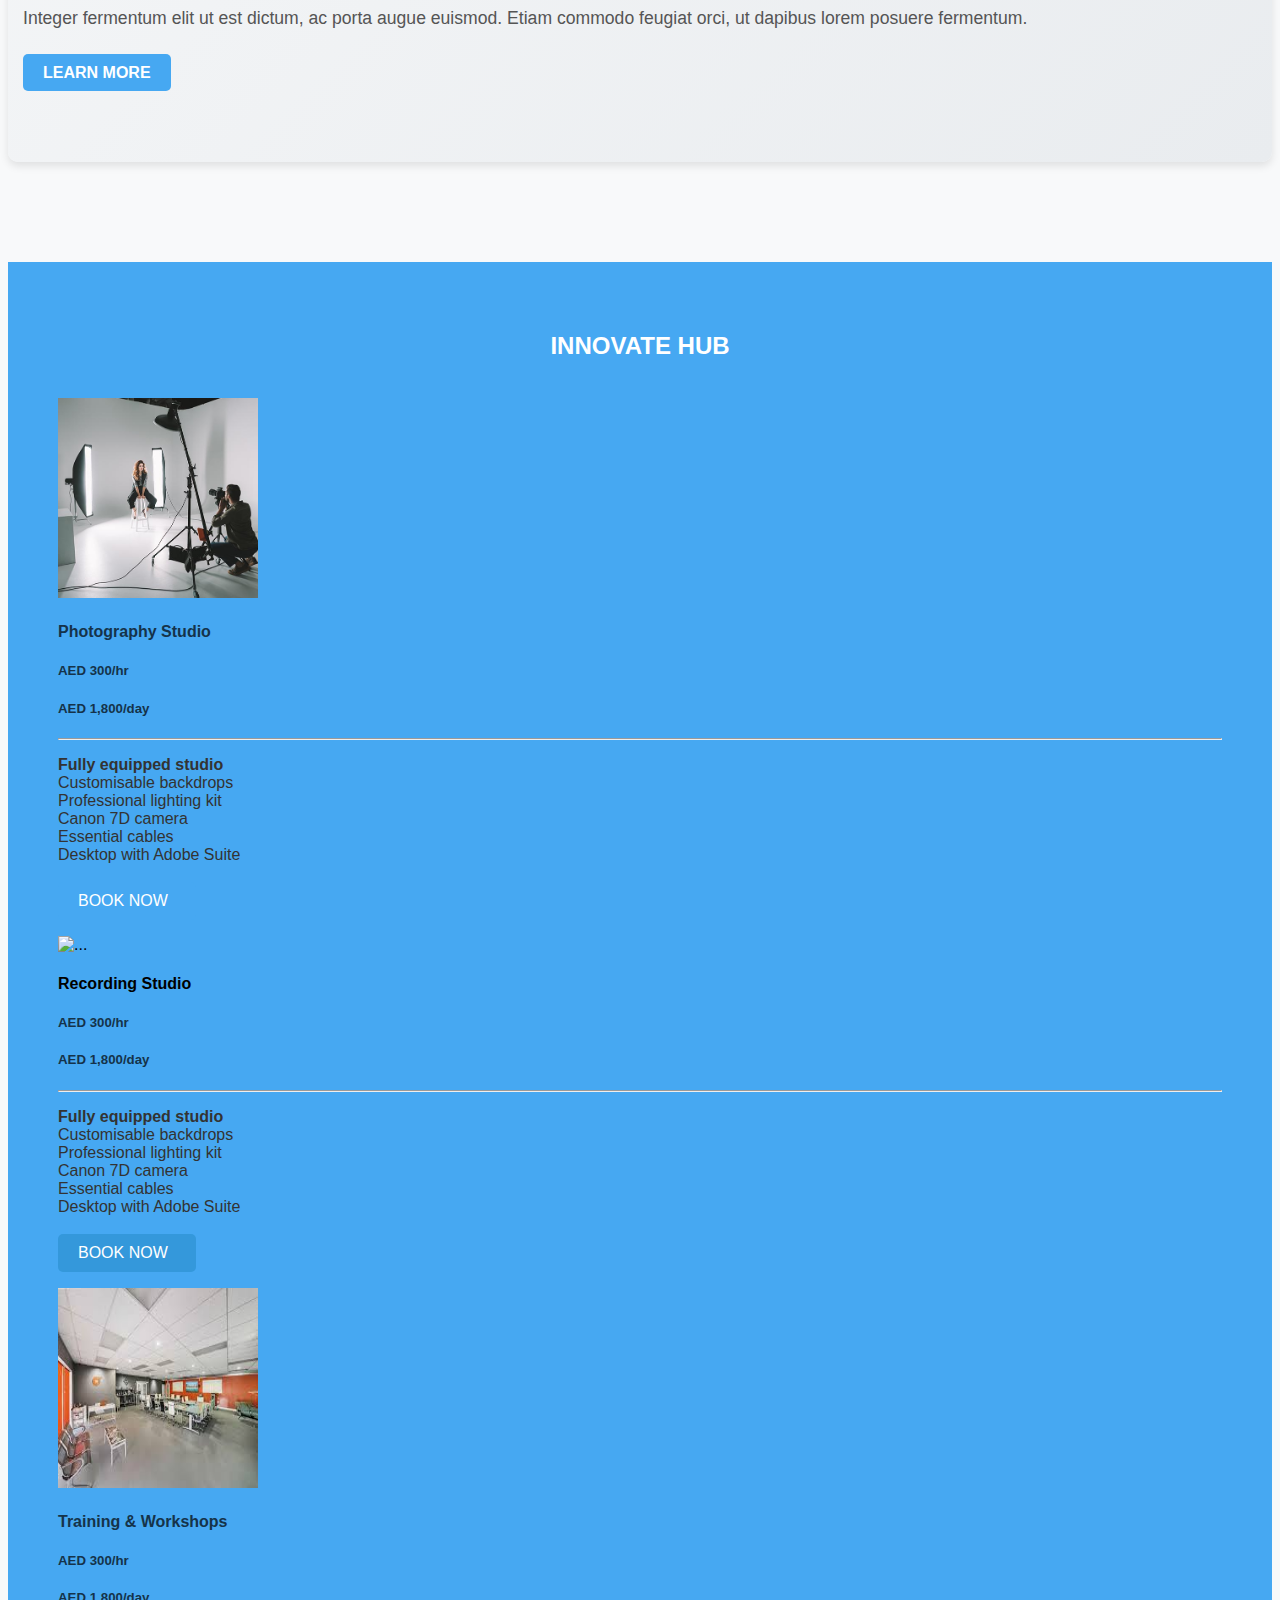
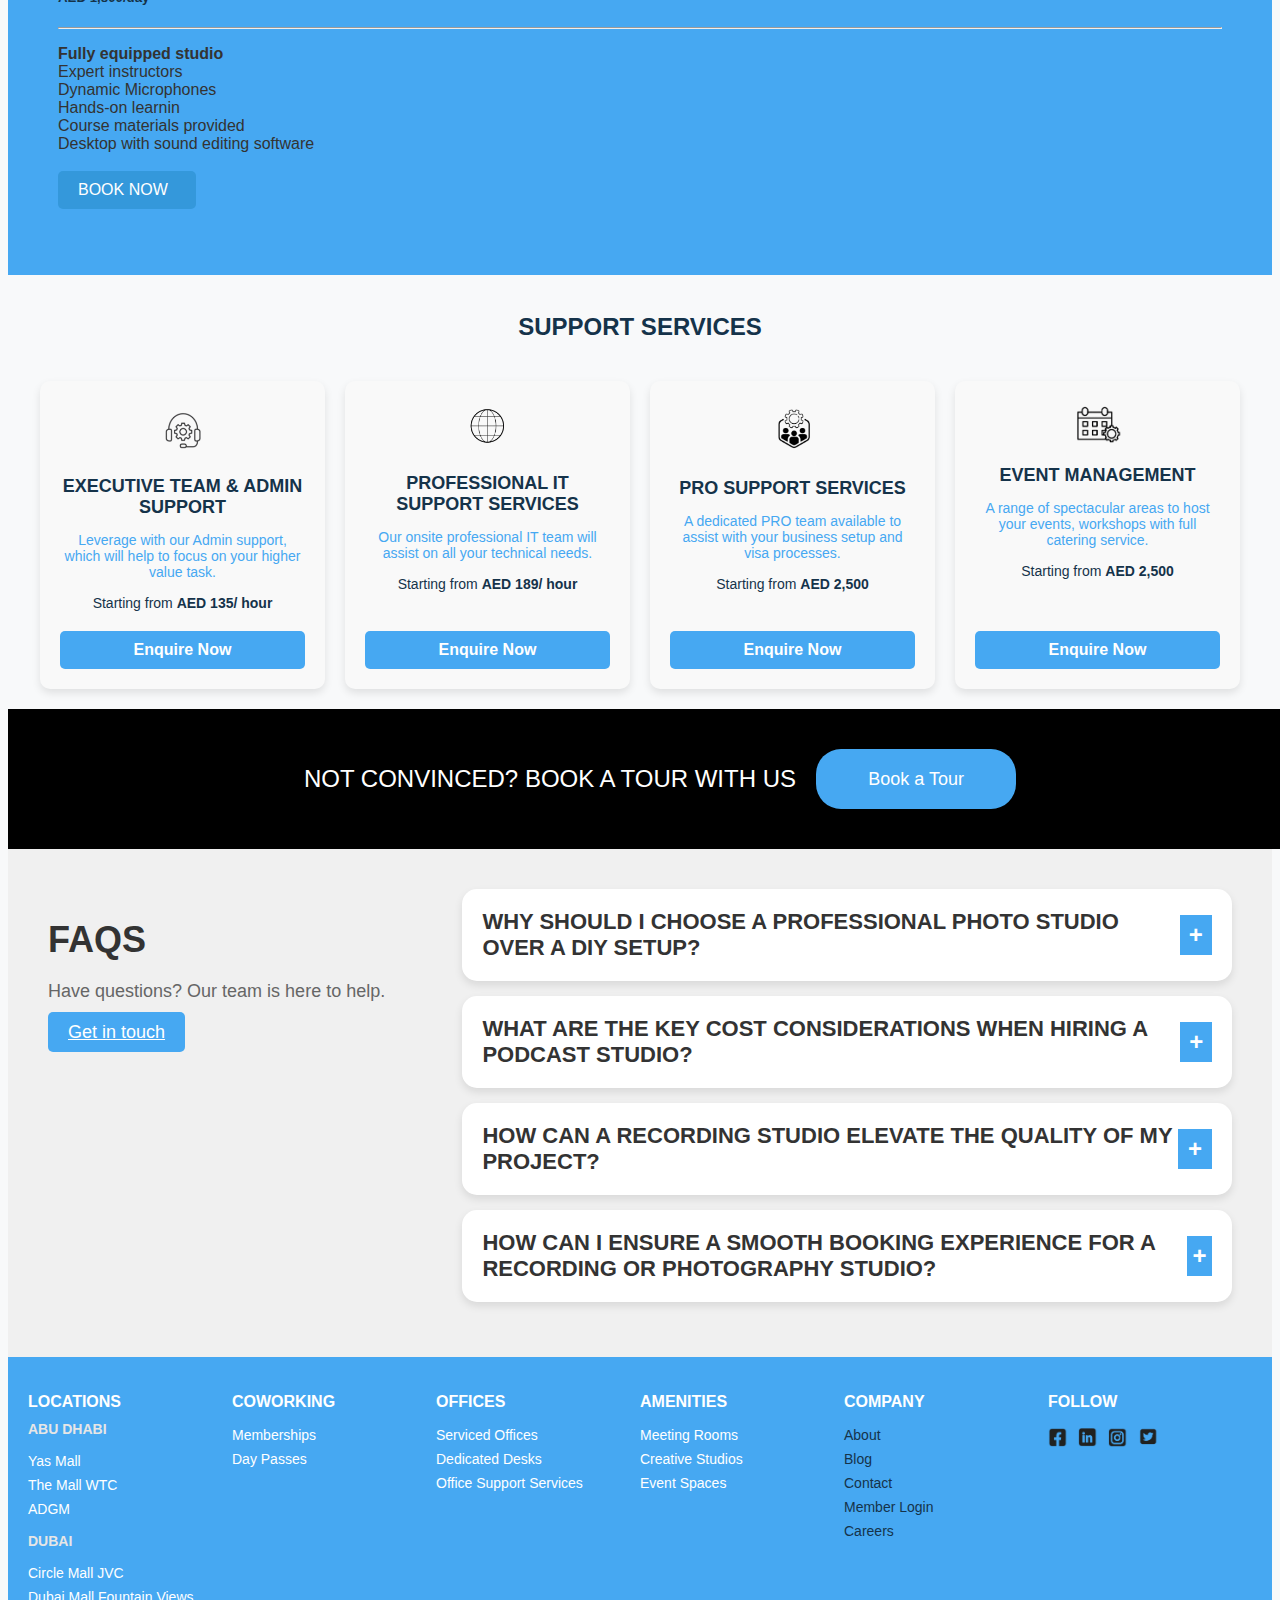
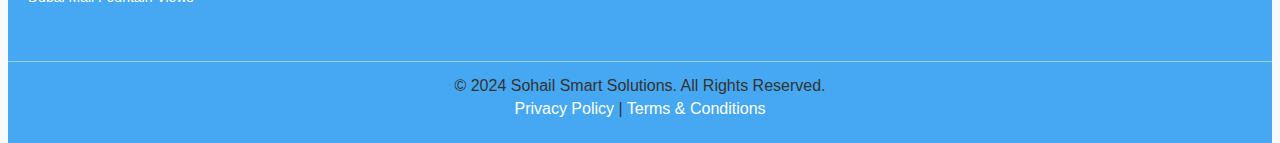
==== commit d1e9c4fb: "Update index.html" ====
--- a/index.html
+++ b/index.html
@@ -134,13 +134,21 @@
             <div class="row">
                 <div class="col-md-6 px-5 mt-5">
                   
-                    <h1 class="largetext" style="text-align: left; color:#46a8f2; font-weight: bold;">Photography Studio<br>RENTAL</h1>
-                    <h4 style="color:#15334a; text-align: left; font-weight: bold;">IN DUBAI & ABU DHABI</h4>
-                    <p style="color:#15334a; text-align: left;"><b>Lorem ipsum dolor sit amet, consectetur adipiscing elit. Integer fermentum elit ut est dictum, ac porta augue euismod. Etiam commodo feugiat orci, ut dapibus lorem posuere fermentum. </b></p>
-                    <div class="buttons" style="text-align: left;">
-                        <a href="roform.html" style="background-color: #46a8f2; color: #fff; padding: 10px 20px; border-radius: 5px; text-decoration: none; font-weight: bold; text-align: center; transition: background-color 0.3s ease;">BOOK NOW</a>
-                        <a href="roform.html" style="background-color: #46a8f2; color: #fff; padding: 10px 20px; border-radius: 5px; text-decoration: none; font-weight: bold; text-align: center; transition: background-color 0.3s ease;">LEARN MORE</a>
-                        
+                    <section style="position: relative; height: 500 px; background-image: url('bg3.jpg'); background-size: cover; background-position: center;">
+            <!-- Overlay -->
+            <div style="position: absolute; top: 0; left: 0; width: 100 %; height: 100 %; background-color: rgba (0, 0, 0, 0.5);"></div>
+    
+            <!-- Text Content Overlaid on Image -->
+            <div style="position: relative; z-index: 2; color: white; text-align: center; top: 30 %;">
+                <h1 class="largetext" style="text-align: center; color: #f0f0f0; font-weight: bold; text-shadow: 2 px 2 px 4 px rgba (0, 0, 0, 0.8);">
+                    Photography and Recording Studio<br>Rental
+                </h1>
+                
+                <br>
+                <br>
+                        <a href="roform.html" style="background-color: #46a8f2; color: #fff; padding: 10 px 20 px; border-radius: 5 px; text-decoration: none; font-weight: bold; text-align: center; transition: background-color 0.3s ease;">BOOK NOW</a>
+                        <a href="roform.html" style="background-color: #46a8f2; color: #fff; padding: 10 px 20 px; border-radius: 5 px; text-decoration: none; font-weight: bold; text-align: center; transition: background-color 0.3s ease;">LEARN MORE</a>
+                        <section></section>
                         
 
                 </div>
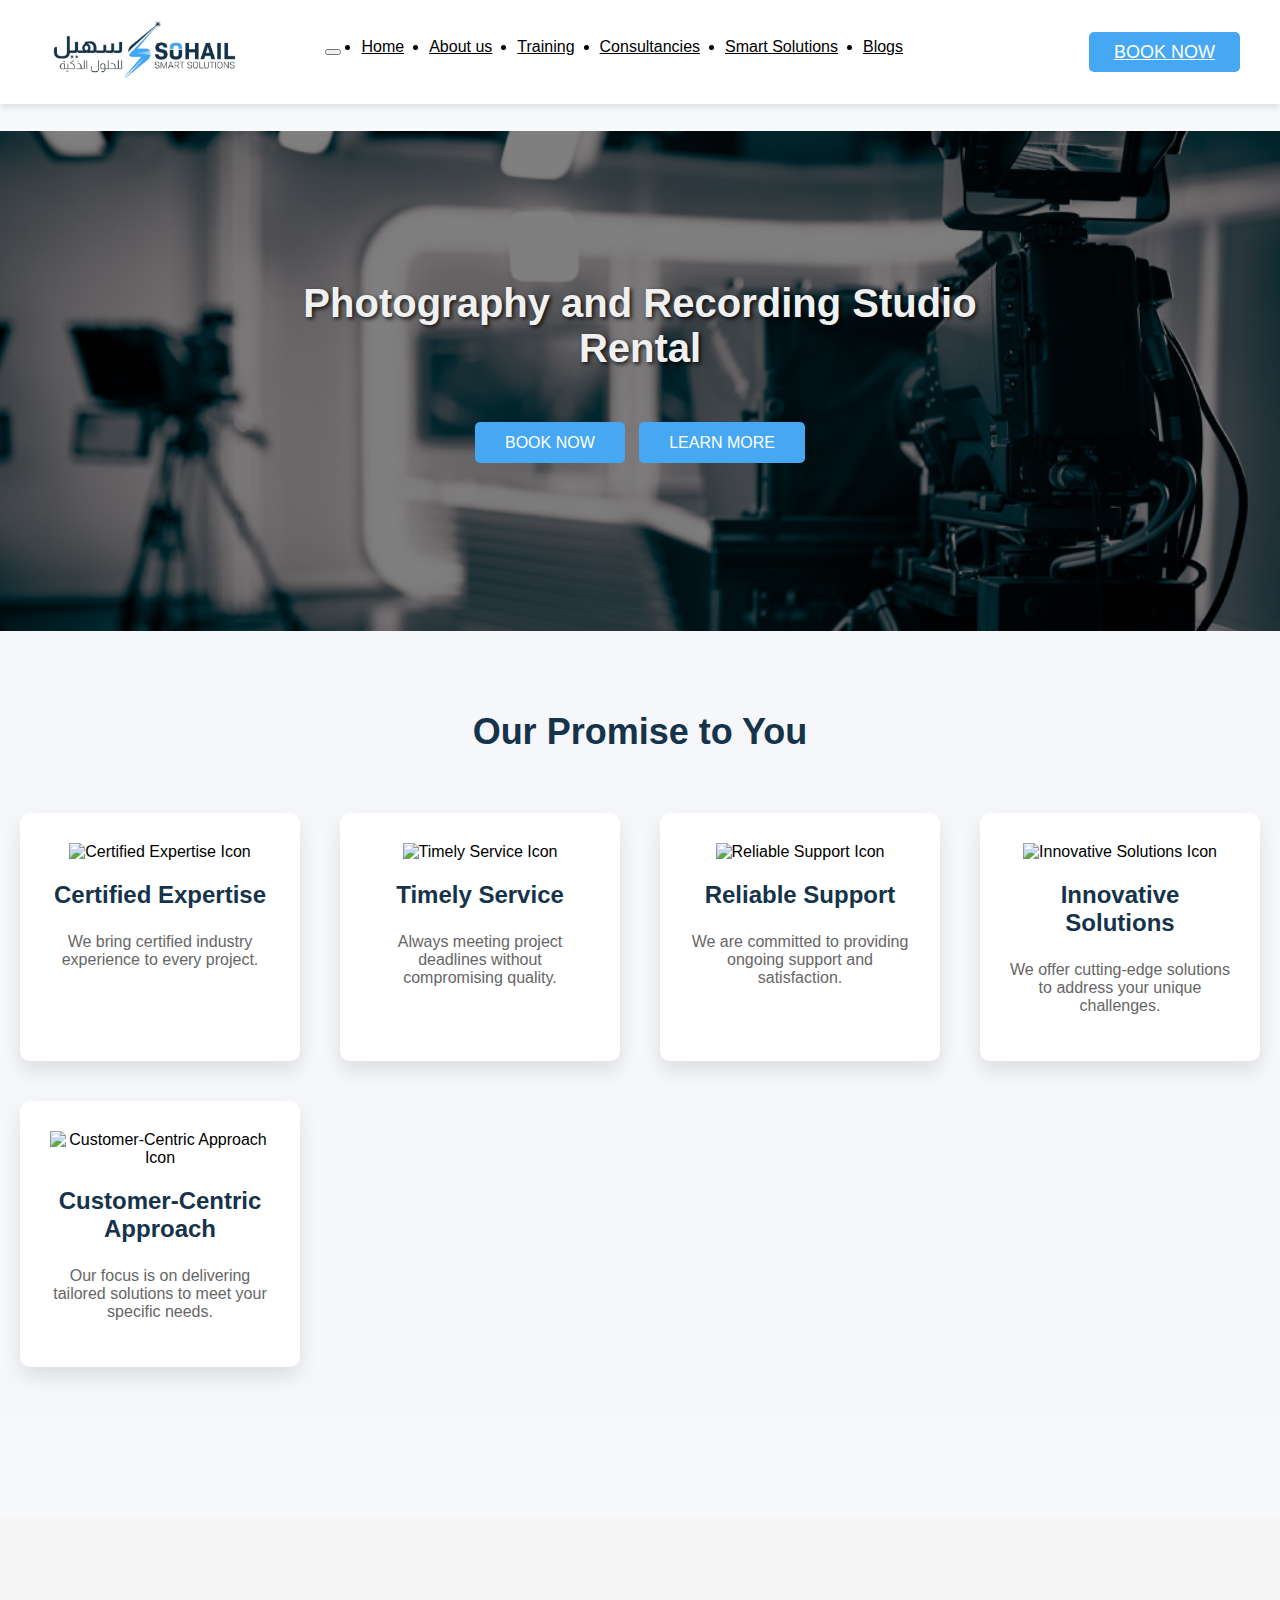
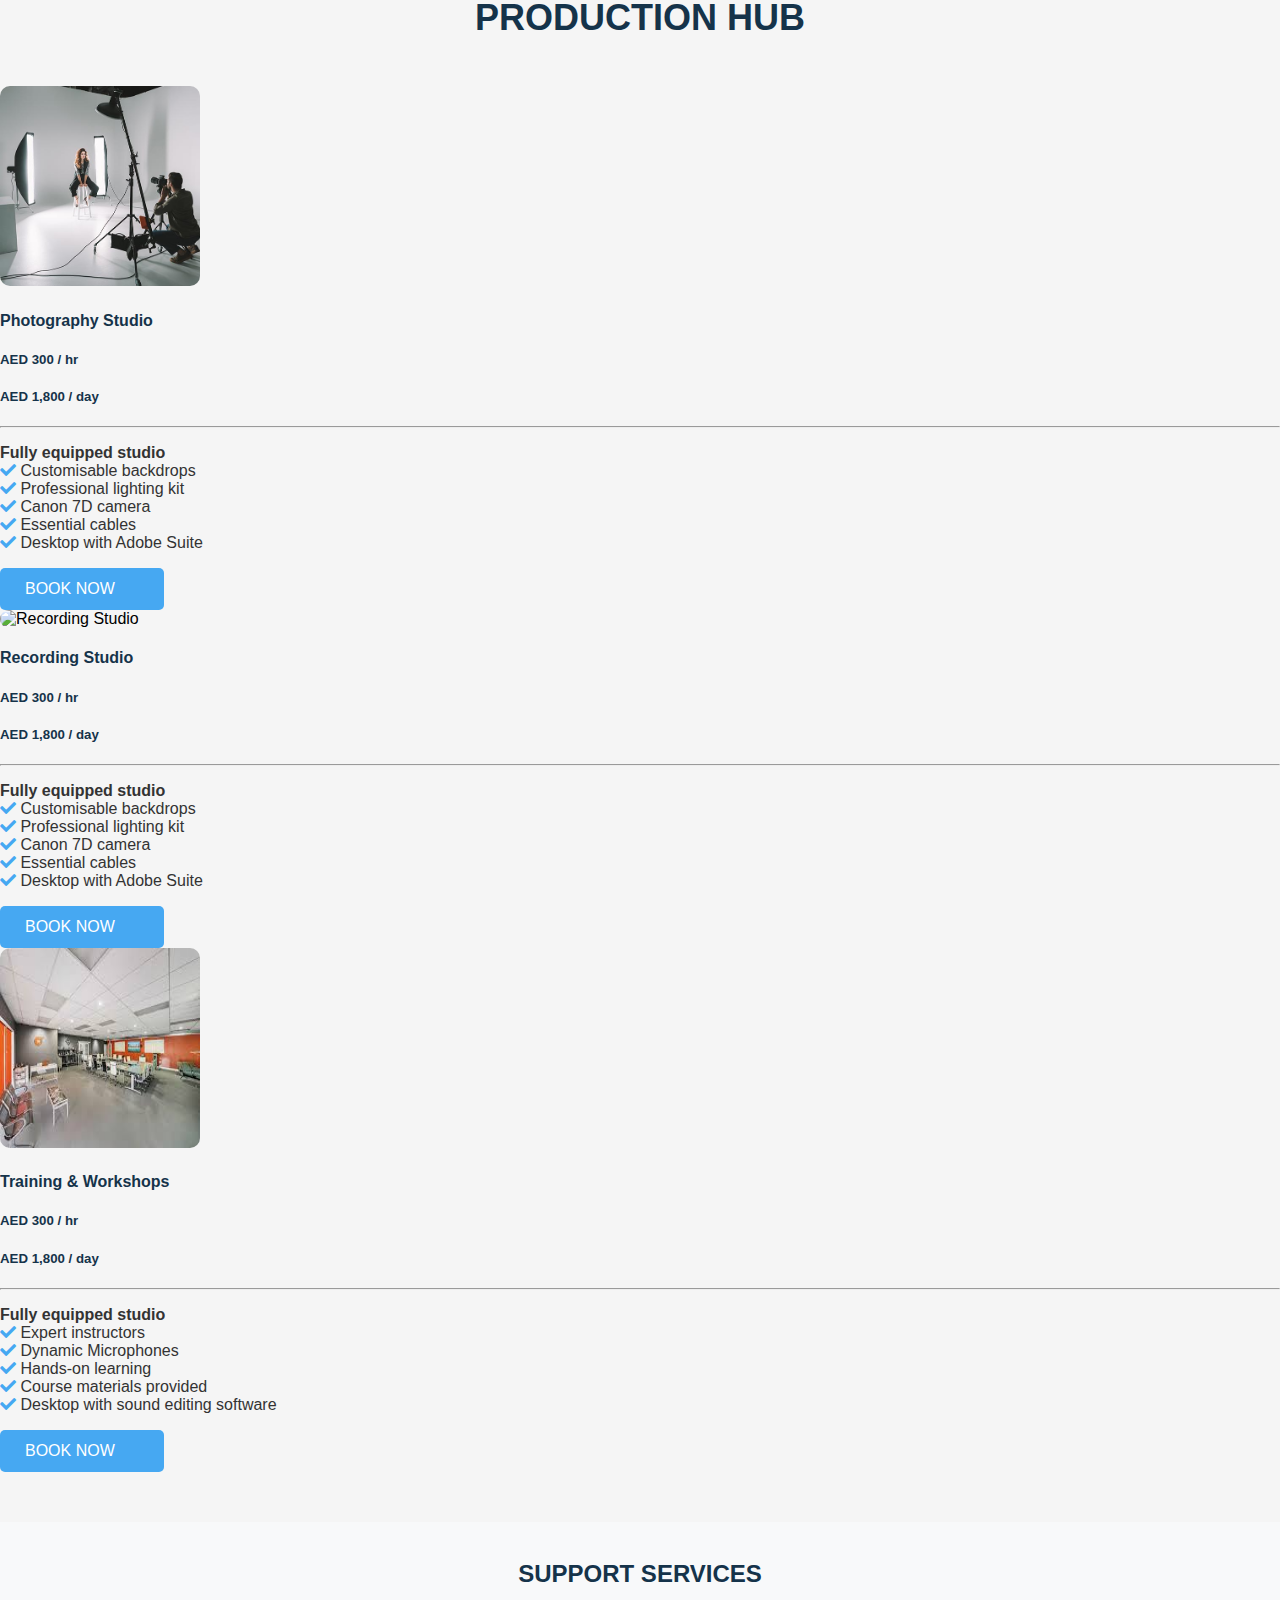
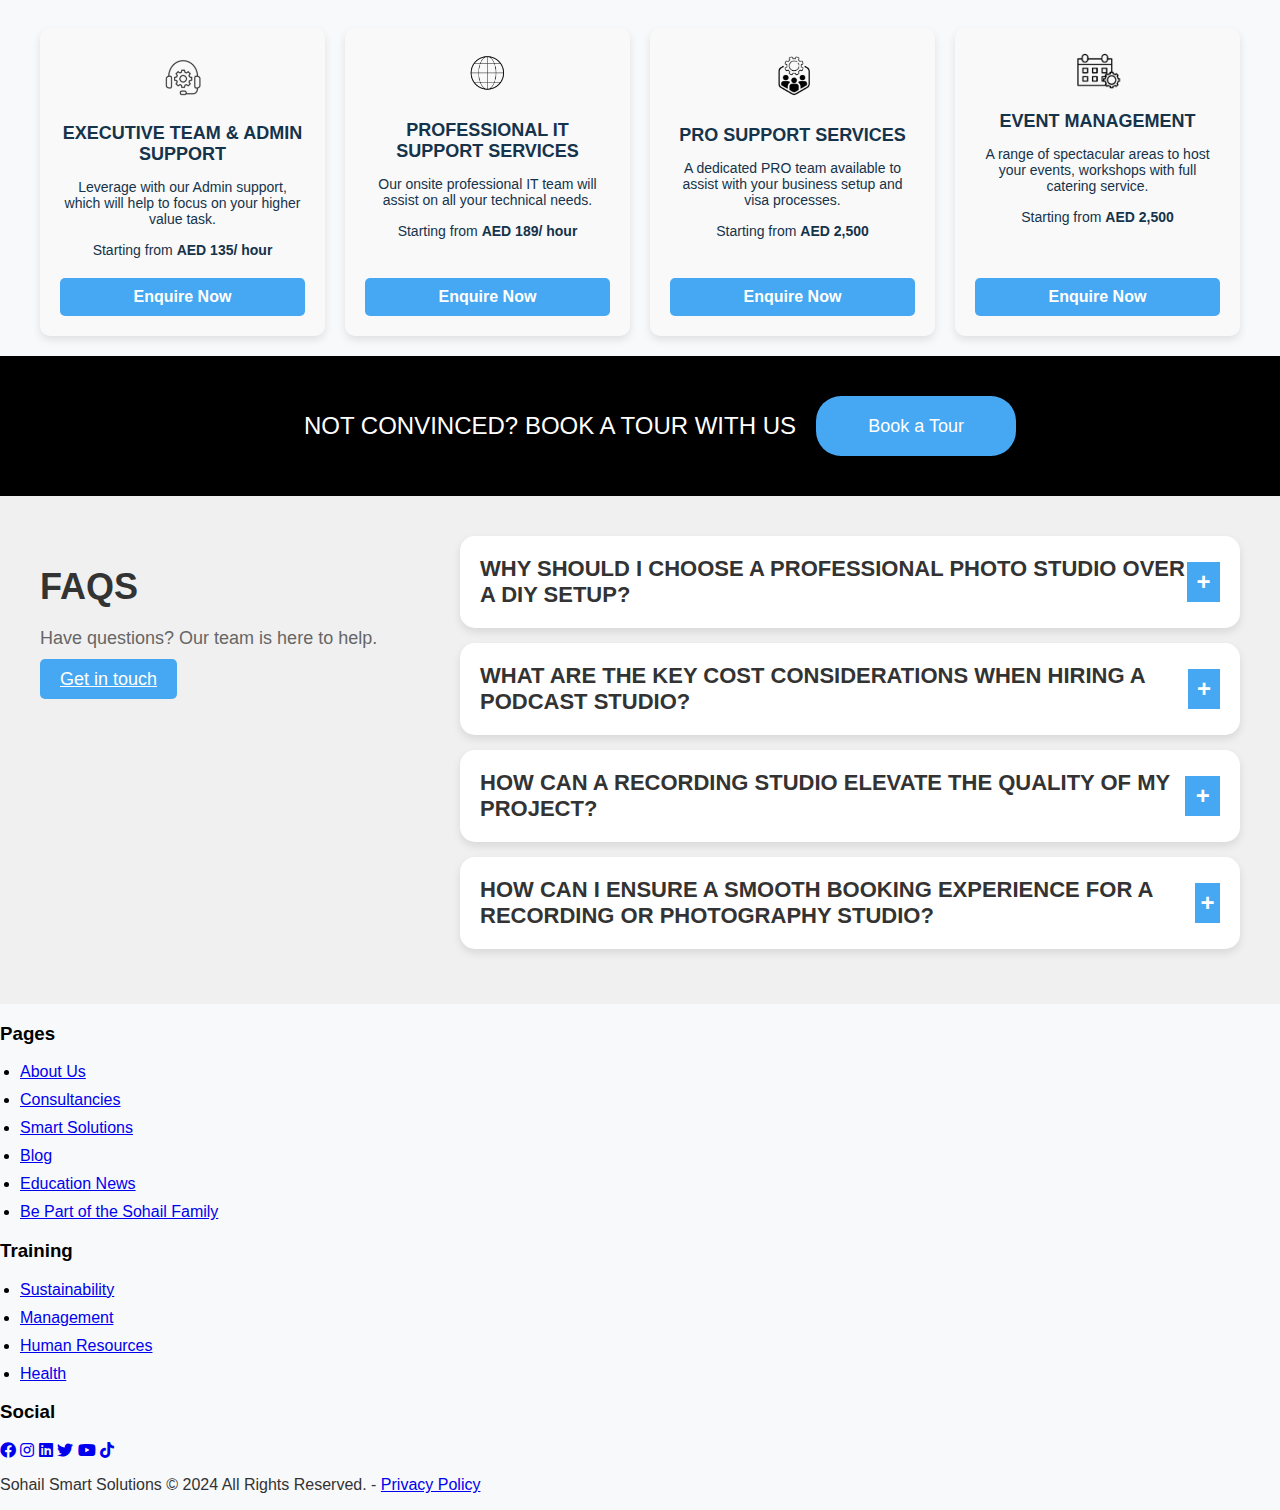
==== commit 6f711149: "Update index.html" ====
--- a/index.html
+++ b/index.html
@@ -7,6 +7,8 @@
     <link href="https://cdn.jsdelivr.net/npm/bootstrap@5.3.2/dist/css/bootstrap.min.css" rel="stylesheet" integrity="sha384-T3c6CoIi6uLrA9TneNEoa7RxnatzjcDSCmG1MXxSR1GAsXEV/Dwwykc2MPK8M2HN" crossorigin="anonymous">
     <link rel="stylesheet" href="https://cdnjs.cloudflare.com/ajax/libs/font-awesome/6.5.1/css/all.min.css" integrity="sha512-DTOQO9RWCH3ppGqcWaEA1BIZOC6xxalwEsw9c2QQeAIftl+Vegovlnee1c9QX4TctnWMn13TZye+giMm8e2LwA==" crossorigin="anonymous" referrerpolicy="no-referrer" />
     <link rel="stylesheet" href="style.css">
+    <link rel="stylesheet" href="https://cdnjs.cloudflare.com/ajax/libs/font-awesome/5.15.4/css/all.min.css">
+
   </head>
   <style>
     body {
@@ -87,217 +89,215 @@
     }
   </style>
   <body>
-    <div class="main">
-        <nav class="navbar navbar-expand-lg ">
-            <div class="container-fluid">
-              <a class="navbar-brand" href="#">
-                <img src="logo.png" alt="Production and Broadcast Center Logo" class="logo">
-              </a>
-              <button class="navbar-toggler" type="button" data-bs-toggle="collapse" data-bs-target="#navbarSupportedContent" aria-controls="navbarSupportedContent" aria-expanded="false" aria-label="Toggle navigation">
-                <span class="navbar-toggler-icon"></span>
-              </button>
-              <div class="collapse navbar-collapse" id="navbarSupportedContent">
-                <ul class="navbar-nav ms-auto mb-2 mb-lg-0" style="align-items: center;">
-                    <li class="nav-item" style="margin-right: 15px; font-size: 16px;">
-                        <a class="nav-link active" aria-current="page" href="#" style="padding: 8px;">Home</a>
-                    </li>
-                    <li class="nav-item" style="margin-right: 15px; font-size: 16px;">
-                        <a class="nav-link active" aria-current="page" href="#" style="padding: 8px;">About us</a>
-                    </li>
-                    <li class="nav-item" style="margin-right: 15px; font-size: 16px;">
-                        <a class="nav-link active" aria-current="page" href="#" style="padding: 8px;">Training</a>
-                    </li>
-                    <li class="nav-item" style="margin-right: 15px; font-size: 16px;">
-                        <a class="nav-link active" aria-current="page" href="#" style="padding: 8px;">Consultancies</a>
-                    </li>
-                    <li class="nav-item" style="margin-right: 15px; font-size: 16px;">
-                        <a class="nav-link active" aria-current="page" href="#" style="padding: 8px;">Smart Solutions</a>
-                    </li>
-                    <li class="nav-item" style="margin-right: 15px; font-size: 16px;">
-                        <a class="nav-link active" aria-current="page" href="#" style="padding: 8px;">Blogs</a>
-                    </li>
-                    <li class="nav-item">                              
-                          <a href="roform.html" class="btn btn-primary btn-lg mt-3" style="border-radius: 5px; transition: background-color 0.3s ease; background-color: #46a8f2; color: #fff; font-size: 18px; border: none;padding: 10px 20px;">BOOK NOW</a>
-
-                    </li>
-                </ul>
-            </div>
-            
-            
-            
-            </div>
-          </nav>
-    </div>
-    <!-- Section1 start -->
-    <div class="background">
-        <div class="container mt-3">
-            <div class="row">
-                <div class="col-md-6 px-5 mt-5">
-                  
-                    <section style="position: relative; height: 500 px; background-image: url('bg3.jpg'); background-size: cover; background-position: center;">
+    <body style="margin: 0; padding: 0; font-family: Arial, sans-serif;">
+        <!-- Navbar -->
+        <div class="main">
+            <nav class="navbar navbar-expand-lg" style="background-color: #fff; padding: 15px 40px; box-shadow: 0 4px 6px rgba(0, 0, 0, 0.1);">
+                <div class="container-fluid" style="display: flex; align-items: center; justify-content: space-between;">
+                    <!-- Logo -->
+                    <a class="navbar-brand" href="#" style="margin-right: 20px;">
+                        <img src="logo.png" alt="Production and Broadcast Center Logo" style="max-height: 70px; width: auto;">
+                    </a>
+                    <button class="navbar-toggler" type="button" data-bs-toggle="collapse" data-bs-target="#navbarSupportedContent" aria-controls="navbarSupportedContent" aria-expanded="false" aria-label="Toggle navigation">
+                        <span class="navbar-toggler-icon"></span>
+                      </button>
+                    <!-- Navbar Links -->
+                    <div class="collapse navbar-collapse justify-content-center" id="navbarSupportedContent" style="flex-grow: 1;">
+                        <ul class="navbar-nav mb-2 mb-lg-0" style="display: flex; align-items: center; gap: 25px;">
+                            <li class="nav-item" style="font-size: 16px;">
+                                <a href="https://suhail.ae/Home" class="nav-link active" aria-current="page" style="color: #000;">Home</a>
+                            </li>
+                            <li class="nav-item" style="font-size: 16px;">
+                                <a href="https://suhail.ae/About-Us" class="nav-link active" aria-current="page" style="color: #000;">About us</a>
+                            </li>
+                            <li class="nav-item" style="font-size: 16px;">
+                                <a href="https://suhail.ae/Our-Programs" class="nav-link active" aria-current="page" style="color: #000;">Training</a>
+                            </li>
+                            <li class="nav-item" style="font-size: 16px;">
+                                <a href="https://suhail.ae/Consultancies" class="nav-link active" aria-current="page" style="color: #000;">Consultancies</a>
+                            </li>
+                            <li class="nav-item" style="font-size: 16px;">
+                                <a href="https://suhail.ae/Smart-Solutions" class="nav-link active" aria-current="page" style="color: #000;">Smart Solutions</a>
+                            </li>
+                            <li class="nav-item" style="font-size: 16px;">
+                                <a href="https://suhail.ae/Our-Blog" class="nav-link active" aria-current="page" style="color: #000;">Blogs</a>
+                            </li>
+                        </ul>
+                    </div>
+    
+                    <!-- BOOK NOW Button -->
+                    <div class="d-flex">
+                        <a href="roform.html" class="btn btn-primary btn-lg" 
+                        style="border-radius: 5px; transition: background-color 0.3s ease; background-color: #46a8f2; color: #fff; font-size: 18px; border: none; padding: 10px 25px;">
+                        BOOK NOW
+                        </a>
+                    </div>
+                </div>
+            </nav>
+        </div>
+    
+    
+        <!-- Main Section with Background Image -->
+        <section style="position: relative; height: 500px; background-image: url('bg3.jpg'); background-size: cover; background-position: center;">
             <!-- Overlay -->
-            <div style="position: absolute; top: 0; left: 0; width: 100 %; height: 100 %; background-color: rgba (0, 0, 0, 0.5);"></div>
+            <div style="position: absolute; top: 0; left: 0; width: 100%; height: 100%; background-color: rgba(0, 0, 0, 0.5);"></div>
     
             <!-- Text Content Overlaid on Image -->
-            <div style="position: relative; z-index: 2; color: white; text-align: center; top: 30 %;">
-                <h1 class="largetext" style="text-align: center; color: #f0f0f0; font-weight: bold; text-shadow: 2 px 2 px 4 px rgba (0, 0, 0, 0.8);">
+            <div style="position: relative; z-index: 2; color: white; text-align: center; top: 30%;">
+                <h1 class="largetext" style="text-align: center; color: #f0f0f0; font-weight: bold; text-shadow: 2px 2px 4px rgba(0, 0, 0, 0.8);">
                     Photography and Recording Studio<br>Rental
                 </h1>
                 
                 <br>
                 <br>
-                        <a href="roform.html" style="background-color: #46a8f2; color: #fff; padding: 10 px 20 px; border-radius: 5 px; text-decoration: none; font-weight: bold; text-align: center; transition: background-color 0.3s ease;">BOOK NOW</a>
-                        <a href="roform.html" style="background-color: #46a8f2; color: #fff; padding: 10 px 20 px; border-radius: 5 px; text-decoration: none; font-weight: bold; text-align: center; transition: background-color 0.3s ease;">LEARN MORE</a>
-                        <section></section>
-                        
-
+                
+    
+                <!-- Call-to-Action Buttons -->
+                <a href="roform.html" style="background-color: #46a8f2; color: white; padding: 12px 30px; border-radius: 5px; margin-right: 10px; text-decoration: none;">BOOK NOW</a>
+                <a href="roform.html" style="background-color: #46a8f2; color: white; padding: 12px 30px; border-radius: 5px; text-decoration: none;">LEARN MORE</a>
+            </div>
+        </section>
+    
+        
+    
+        <!-- Section: Why Choose Us -->
+         
+<div style="padding: 50px 20px; background-color: #f5f7fa; position: relative;">
+    <h2 style="font-size: 36px; font-weight: bold; margin-bottom: 60px; color: #15334a; text-align: center;">Our Promise to You</h2>
+    
+    <div style="display: grid; grid-template-columns: repeat(auto-fit, minmax(250px, 1fr)); gap: 40px; justify-content: center; text-align: center;">
+        <!-- Certified Expertise -->
+        <div style="padding: 30px; background-color: #fff; box-shadow: 0 10px 20px rgba(0, 0, 0, 0.1); border-radius: 10px; transition: transform 0.3s;">
+            <img src="certified.png" alt="Certified Expertise Icon" style="width: 80px;">
+            <h3 style="font-size: 24px; font-weight: bold; margin-top: 20px; color: #15334a;">Certified Expertise</h3>
+            <p style="font-size: 16px; color: #666;">We bring certified industry experience to every project.</p>
+        </div>
+
+        <!-- Timely Service -->
+        <div style="padding: 30px; background-color: #fff; box-shadow: 0 10px 20px rgba(0, 0, 0, 0.1); border-radius: 10px; transition: transform 0.3s;">
+            <img src="clock.png" alt="Timely Service Icon" style="width: 80px;">
+            <h3 style="font-size: 24px; font-weight: bold; margin-top: 20px; color: #15334a;">Timely Service</h3>
+            <p style="font-size: 16px; color: #666;">Always meeting project deadlines without compromising quality.</p>
+        </div>
+
+        <!-- Reliable Support -->
+        <div style="padding: 30px; background-color: #fff; box-shadow: 0 10px 20px rgba(0, 0, 0, 0.1); border-radius: 10px; transition: transform 0.3s;">
+            <img src="handshake.png" alt="Reliable Support Icon" style="width: 100px;">
+            <h3 style="font-size: 24px; font-weight: bold; margin-top: 20px; color: #15334a;">Reliable Support</h3>
+            <p style="font-size: 16px; color: #666;">We are committed to providing ongoing support and satisfaction.</p>
+        </div>
+
+        <!-- Innovative Solutions -->
+        <div style="padding: 30px; background-color: #fff; box-shadow: 0 10px 20px rgba(0, 0, 0, 0.1); border-radius: 10px; transition: transform 0.3s;">
+            <img src="bulb.png" alt="Innovative Solutions Icon" style="width: 100px;">
+            <h3 style="font-size: 24px; font-weight: bold; margin-top: 20px; color: #15334a;">Innovative Solutions</h3>
+            <p style="font-size: 16px; color: #666;">We offer cutting-edge solutions to address your unique challenges.</p>
+        </div>
+
+        <!-- Customer-Centric Approach -->
+        <div style="padding: 30px; background-color: #fff; box-shadow: 0 10px 20px rgba(0, 0, 0, 0.1); border-radius: 10px; transition: transform 0.3s;">
+            <img src="person.png" alt="Customer-Centric Approach Icon" style="width: 100px;">
+            <h3 style="font-size: 24px; font-weight: bold; margin-top: 20px; color: #15334a;">Customer-Centric Approach</h3>
+            <p style="font-size: 16px; color: #666;">Our focus is on delivering tailored solutions to meet your specific needs.</p>
+        </div>
+    </div>
+</div>
+
+    
+      
+      <div class="container-fluid cardthree" style="background-color: #f5f5f5; padding: 50px 0;">
+        <h2 style="text-align: center; color: #15334a; font-weight: bold; font-size: 36px;">PRODUCTION HUB</h2>
+        <br>
+        <div class="row row-cols-1 row-cols-md-3 g-4">
+            <!-- Photography Studio -->
+            <div class="col">
+                <div class="card h-100 p-3 shadow-sm" style="border-radius: 10px;">
+                    <img src="photo.jpg" class="card-img-top freshfood" alt="Photography Studio" style="border-radius: 10px;">
+                    <div class="card-body">
+                        <h4 class="card-title" style="color: #15334a; font-weight: bold;">Photography Studio</h4>
+                        <h5 class="price" style="color: #15334a;"><b>AED 300 / hr</b></h5>
+                        <h5 class="price" style="color: #15334a;"><b>AED 1,800 / day</b></h5>
+                        <hr>
+                        <p class="card-text">
+                            <b>Fully equipped studio</b><br>
+                            <i class="fas fa-check" style="color: #46a8f2;"></i> Customisable backdrops<br>
+                            <i class="fas fa-check" style="color: #46a8f2;"></i> Professional lighting kit<br>
+                            <i class="fas fa-check" style="color: #46a8f2;"></i> Canon 7D camera<br>
+                            <i class="fas fa-check" style="color: #46a8f2;"></i> Essential cables<br>
+                            <i class="fas fa-check" style="color: #46a8f2;"></i> Desktop with Adobe Suite<br>
+                        </p>
+                        <a href="roform.html" style="text-decoration: none;">
+                            <button
+                                style="background-color: #46a8f2; color: white; padding: 12px 25px; font-size: 16px; border: none; border-radius: 5px; cursor: pointer; transition: background-color 0.3s ease;"
+                                onmouseover="this.style.backgroundColor='#2980b9';"
+                                onmouseout="this.style.backgroundColor='#46a8f2';">
+                                BOOK NOW <i class="fa-solid fa-arrow-right" style="margin-left: 8px;"></i>
+                            </button>
+                        </a>
+                    </div>
                 </div>
             </div>
-        </div>
-      </div>
-        <!-- Section1 end -->
-         <!-- Section: Why Choose Cloud Spaces -->
-        <!--Section: What services we provide-->
-        <div class="container my-5 p-4" style="background: linear-gradient(135deg, #f8f9fa, #e9ecef); border-radius: 10px; box-shadow: 0 4px 8px rgba(0, 0, 0, 0.1);">
-            <div class="row align-items-center">
-                <div class="col-md-6 text-center">
-                    <h1 class="fw-bold text-primary" style="font-size: 5rem; line-height: 1.2; color:#46a8f2;">
-                        Why <br> Choose <br> Us?
-                    </h1>
-                    <!-- Optional: Add an illustration or image -->
-                    <img src="logo.png" alt="Why Choose Us" style="max-width: 80%; height: auto; border-radius: 10px; margin-top: 20px;">
-                </div>
-                <div class="col-md-6">
-                    <p style="font-size: 1.1rem; color: #555;">
-                        Lorem ipsum <span style="color: #46a8f2; font-weight: bold;">dolor sit amet</span>, consectetur adipiscing elit. Integer fermentum elit ut est dictum, ac porta augue euismod. Etiam commodo feugiat orci, ut dapibus lorem posuere fermentum. Morbi in lectus in lacus aliquam rutrum ut sit amet ex. Proin fermentum, nunc in finibus semper, sem neque tempus urna, non lobortis est sem nec libero.
-                    </p>
-                    <ul class="list-unstyled">
-                        <li class="mb-2"><i class="bi bi-check-circle-fill text-success me-2" style="transform: scale(1.2); transition: transform 0.2s; color:#15334a ;"></i> Mauris non cursus lectus in dapibus tempus facilisis.</li>
-                        <li class="mb-2"><i class="bi bi-check-circle-fill text-success me-2" style="transform: scale(1.2); transition: transform 0.2s; color:#15334a ;"></i> Mauris non cursus lectus in dapibus tempus facilisis.</li>
-                        <li class="mb-2"><i class="bi bi-check-circle-fill text-success me-2" style="transform: scale(1.2); transition: transform 0.2s;  color:#15334a ;"></i> Mauris non cursus lectus in dapibus tempus facilisis.</li>
-                        <li class="mb-2"><i class="bi bi-check-circle-fill text-success me-2" style="transform: scale(1.2); transition: transform 0.2s; color:#15334a ;"></i> Mauris non cursus lectus in dapibus tempus facilisis.</li>
-                        <li class="mb-2"><i class="bi bi-check-circle-fill text-success me-2" style="transform: scale(1.2); transition: transform 0.2s; color:#15334a ;"></i> Mauris non cursus lectus in dapibus tempus facilisis.</li>
-                    </ul>
-                    <p style="font-size: 1.1rem; color: #555;">
-                        Integer fermentum elit ut est dictum, ac porta augue euismod. Etiam commodo feugiat orci, ut dapibus lorem posuere fermentum.
-                    </p>
-                    <br>
-                    <a href="roform.html" style="background-color: #46a8f2; color: #fff; padding: 10px 20px; border-radius: 5px; text-decoration: none; font-weight: bold; text-align: center; transition: background-color 0.3s ease;">LEARN MORE</a>
+    
+            <!-- Recording Studio -->
+            <div class="col">
+                <div class="card h-100 p-3 shadow-sm" style="border-radius: 10px;">
+                    <img src="phtos.jpg" class="card-img-top freshfood" alt="Recording Studio" style="border-radius: 10px;">
+                    <div class="card-body">
+                        <h4 class="card-title" style="color: #15334a; font-weight: bold;">Recording Studio</h4>
+                        <h5 class="price" style="color: #15334a;"><b>AED 300 / hr</b></h5>
+                        <h5 class="price" style="color: #15334a;"><b>AED 1,800 / day</b></h5>
+                        <hr>
+                        <p class="card-text">
+                            <b>Fully equipped studio</b><br>
+                            <i class="fas fa-check" style="color: #46a8f2;"></i> Customisable backdrops<br>
+                            <i class="fas fa-check" style="color: #46a8f2;"></i> Professional lighting kit<br>
+                            <i class="fas fa-check" style="color: #46a8f2;"></i> Canon 7D camera<br>
+                            <i class="fas fa-check" style="color: #46a8f2;"></i> Essential cables<br>
+                            <i class="fas fa-check" style="color: #46a8f2;"></i> Desktop with Adobe Suite<br>
+                        </p>
+                        <a href="roform.html" style="text-decoration: none;">
+                            <button
+                                style="background-color: #46a8f2; color: white; padding: 12px 25px; font-size: 16px; border: none; border-radius: 5px; cursor: pointer; transition: background-color 0.3s ease;"
+                                onmouseover="this.style.backgroundColor='#2980b9';"
+                                onmouseout="this.style.backgroundColor='#46a8f2';">
+                                BOOK NOW <i class="fa-solid fa-arrow-right" style="margin-left: 8px;"></i>
+                            </button>
+                        </a>
+                    </div>
                 </div>
             </div>
-        </div>
-        
-        <!-- Additional CSS for hover effects -->
-        <style>
-            .bi-check-circle-fill:hover {
-                transform: scale(1.4);
-            }
-        
-            .btn-primary:hover {
-                background-color: #46a8f2;
-            }
-        </style>
-        
-        
-      <!-- End Section -->
-      
-      <div class="container-fluid cardthree" style="background-color: #46a8f2;">
-        <h2 style="text-align: center; color: white;"><B>INNOVATE HUB</B></h2>
-        <br>
-        <div class="row row-cols-1 row-cols-md-3 g-4">
-          <div class="col">
-            <div class="card h-100 p-3">
-                <img src="photo.jpg" class="card-img-top freshfood" alt="...">
-              <div class="card-body">
-                <h4 class="card-title" style="color: #15334a;"><B>Photography Studio</B></h4>
-                    <h5 class="price" style="color: #15334a;"><b>AED 300/hr</b></h5>
-                    <h5 class="price" style="color: #15334a;"><b>AED 1,800/day</b></h5>
-                    <hr>
-                    <p class="card-text">
-                        <b>Fully equipped studio</b><br>
-                        <i class="fas fa-check" style="color: #46a8f2;"></i> Customisable backdrops<br>
-                        <i class="fas fa-check" style="color: #46a8f2;"></i> Professional lighting kit<br>
-                        <i class="fas fa-check" style="color: #46a8f2;"></i> Canon 7D camera<br>
-                        <i class="fas fa-check" style="color: #46a8f2;"></i> Essential cables<br>
-                        <i class="fas fa-check" style="color: #46a8f2;"></i> Desktop with Adobe Suite<br>
-                <br>
-                <a href="roform.html" style="text-decoration: none;">
-                    <button
-                        style="background-color: #46a8f2; color: white; padding: 10px 20px; font-size: 16px; border: none; border-radius: 5px; cursor: pointer; display: inline-flex; align-items: center; justify-content: center; transition: color 0.3s ease, background-color 0.3s ease;"
-                        onmouseover="this.style.color='#333'; this.style.backgroundColor='#2980b9';"
-                        onmouseout="this.style.color='white'; this.style.backgroundColor='#3498db';">
-                        BOOK NOW <i class="fa-solid fa-arrow-right" style="margin-left: 8px;"></i>
-                    </button>
-                </a>
-                
-    
-              </div>
-              
+    
+            <!-- Training & Workshops -->
+            <div class="col">
+                <div class="card h-100 p-3 shadow-sm" style="border-radius: 10px;">
+                    <img src="download.jpeg" class="card-img-top freshfood" alt="Training & Workshops" style="border-radius: 10px;">
+                    <div class="card-body">
+                        <h4 class="card-title" style="color: #15334a; font-weight: bold;">Training & Workshops</h4>
+                        <h5 class="price" style="color: #15334a;"><b>AED 300 / hr</b></h5>
+                        <h5 class="price" style="color: #15334a;"><b>AED 1,800 / day</b></h5>
+                        <hr>
+                        <p class="card-text">
+                            <b>Fully equipped studio</b><br>
+                            <i class="fas fa-check" style="color: #46a8f2;"></i> Expert instructors<br>
+                            <i class="fas fa-check" style="color: #46a8f2;"></i> Dynamic Microphones<br>
+                            <i class="fas fa-check" style="color: #46a8f2;"></i> Hands-on learning<br>
+                            <i class="fas fa-check" style="color: #46a8f2;"></i> Course materials provided<br>
+                            <i class="fas fa-check" style="color: #46a8f2;"></i> Desktop with sound editing software<br>
+                        </p>
+                        <a href="roform.html" style="text-decoration: none;">
+                            <button
+                                style="background-color: #46a8f2; color: white; padding: 12px 25px; font-size: 16px; border: none; border-radius: 5px; cursor: pointer; transition: background-color 0.3s ease;"
+                                onmouseover="this.style.backgroundColor='#2980b9';"
+                                onmouseout="this.style.backgroundColor='#46a8f2';">
+                                BOOK NOW <i class="fa-solid fa-arrow-right" style="margin-left: 8px;"></i>
+                            </button>
+                        </a>
+                    </div>
+                </div>
             </div>
-          </div>
-          <div class="col">
-            <div class="card h-100 p-3">
-                <img src="phtos.jpg"  class="card-img-top freshfood" alt="...">
-              <div class="card-body">
-                <h4 class="card-title"><b>Recording Studio</b></h4>
-                    <h5 class="price" style="color: #15334a;"><b>AED 300/hr</b></h5>
-                    <h5 class="price" style="color: #15334a;"><b>AED 1,800/day</b></h5>
-                    <hr>
-                    <p class="card-text">
-                        <b>Fully equipped studio</b><br>
-                        <i class="fas fa-check" style="color: #46a8f2;"></i> Customisable backdrops<br>
-                        <i class="fas fa-check" style="color: #46a8f2;"></i> Professional lighting kit<br>
-                        <i class="fas fa-check" style="color: #46a8f2;"></i> Canon 7D camera<br>
-                        <i class="fas fa-check" style="color: #46a8f2;"></i> Essential cables<br>
-                        <i class="fas fa-check" style="color: #46a8f2;"></i> Desktop with Adobe Suite<br>
-                <br>
-                <a href="roform.html" style="text-decoration: none;">
-                    <button
-                        style="background-color: #3498db; color: white; padding: 10px 20px; font-size: 16px; border: none; border-radius: 5px; cursor: pointer; display: inline-flex; align-items: center; justify-content: center; transition: color 0.3s ease, background-color 0.3s ease;"
-                        onmouseover="this.style.color='#333'; this.style.backgroundColor='#2980b9';"
-                        onmouseout="this.style.color='white'; this.style.backgroundColor='#3498db';">
-                        BOOK NOW <i class="fa-solid fa-arrow-right" style="margin-left: 8px;"></i>
-                    </button>
-                </a>
-    
-              </div>
-              
-              
-    
-            </div>
-          </div>
-          <div class="col">
-            <div class="card h-100 p-3">
-                <img src="download.jpeg" class="card-img-top freshfood " alt="...">
-              <div class="card-body">
-                <h4 class="card-title" style="color: #15334a;"><b>Training & Workshops</b></h4>
-                    <h5 class="price" style="color: #15334a;"><b>AED 300/hr</b></h5>
-                    <h5 class="price" style="color: #15334a;"><b>AED 1,800/day</b></h5>
-                    <hr>
-                    <p class="card-text">
-                        <b>Fully equipped studio</b><br>
-                        <i class="fas fa-check" style="color: #46a8f2;"></i> Expert instructors<br>
-                        <i class="fas fa-check" style="color: #46a8f2;"></i> Dynamic Microphones<br>
-                        <i class="fas fa-check" style="color: #46a8f2;"></i> Hands-on learnin<br>
-                        <i class="fas fa-check" style="color: #46a8f2;"></i> Course materials provided<br>
-                        <i class="fas fa-check" style="color: #46a8f2;"></i> Desktop with sound editing software<br>
-                <br>
-                <a href="roform.html" style="text-decoration: none;">
-                    <button
-                        style="background-color: #3498db; color: white; padding: 10px 20px; font-size: 16px; border: none; border-radius: 5px; cursor: pointer; display: inline-flex; align-items: center; justify-content: center; transition: color 0.3s ease, background-color 0.3s ease;"
-                        onmouseover="this.style.color='#333'; this.style.backgroundColor='#2980b9';"
-                        onmouseout="this.style.color='white'; this.style.backgroundColor='#3498db';">
-                        BOOK NOW <i class="fa-solid fa-arrow-right" style="margin-left: 8px;"></i>
-                    </button>
-                </a>
-                  
-    
-              </div>
-            </div>
-        </div>
-        
-      </div>
-    </div>
+        </div>
+    </div>
+    
     <!--Support services-->
     <br>
     <h2 style="text-align: center;color: #15334a;"><b>SUPPORT SERVICES</b></h2>
@@ -309,7 +309,7 @@
                   <img src="service1.png" alt="Executive Support Icon" style="width: 50px; height: auto;">
               </div>
               <h3 style="font-size: 18px; color: #15334a; margin-bottom: 10px;"><B>EXECUTIVE TEAM & ADMIN SUPPORT</B></h3>
-              <p style="font-size: 14px; color:#46a8f2; margin-bottom: 15px;">Leverage with our Admin support, which will help to focus on your higher value task.</p>
+              <p style="font-size: 14px; color:#15334a; margin-bottom: 15px;">Leverage with our Admin support, which will help to focus on your higher value task.</p>
               <p style="font-size: 14px; color: #15334a; margin-bottom: 20px;">Starting from <strong>AED 135/ hour</strong></p>
           </div>
           <a href="roform.html" style="background-color: #46a8f2; color: #fff; padding: 10px 20px; border-radius: 5px; text-decoration: none; font-weight: bold; text-align: center; transition: background-color 0.3s ease;">Enquire Now</a>
@@ -321,7 +321,7 @@
                   <img src="service2.png" alt="IT Support Icon" style="width: 50px; height: auto;">
               </div>
               <h3 style="font-size: 18px; color: #15334a; margin-bottom: 10px;"><B>PROFESSIONAL IT SUPPORT SERVICES</B></h3>
-              <p style="font-size: 14px; color: #46a8f2; margin-bottom: 15px;">Our onsite professional IT team will assist on all your technical needs.</p>
+              <p style="font-size: 14px; color: #15334a; margin-bottom: 15px;">Our onsite professional IT team will assist on all your technical needs.</p>
               <p style="font-size: 14px; color: #15334a; margin-bottom: 20px;">Starting from <strong>AED 189/ hour</strong></p>
           </div>
           <a href="roform.html" style="background-color: #46a8f2; color: #fff; padding: 10px 20px; border-radius: 5px; text-decoration: none; font-weight: bold; text-align: center; transition: background-color 0.3s ease;">Enquire Now</a>
@@ -333,7 +333,7 @@
                   <img src="service3.png" alt="PRO Support Icon" style="width: 50px; height: auto;">
               </div>
               <h3 style="font-size: 18px; color: #15334a; margin-bottom: 10px;"><B>PRO SUPPORT SERVICES</B></h3>
-              <p style="font-size: 14px; color: #46a8f2; margin-bottom: 15px;">A dedicated PRO team available to assist with your business setup and visa processes.</p>
+              <p style="font-size: 14px; color: #15334a; margin-bottom: 15px;">A dedicated PRO team available to assist with your business setup and visa processes.</p>
               <p style="font-size: 14px; color: #15334a; margin-bottom: 20px;">Starting from <strong>AED 2,500</strong></p>
           </div>
           <a href="roform.html" style="background-color: #46a8f2; color: #fff; padding: 10px 20px; border-radius: 5px; text-decoration: none; font-weight: bold; text-align: center; transition: background-color 0.3s ease;">Enquire Now</a>
@@ -345,7 +345,7 @@
                   <img src="service4.png" alt="Event Management Icon" style="width: 50px; height: auto;">
               </div>
               <h3 style="font-size: 18px; color: #15334a; margin-bottom: 10px;"><B>EVENT MANAGEMENT</B></h3>
-              <p style="font-size: 14px; color: #46a8f2; margin-bottom: 15px;">A range of spectacular areas to host your events, workshops with full catering service.</p>
+              <p style="font-size: 14px; color: #15334a; margin-bottom: 15px;">A range of spectacular areas to host your events, workshops with full catering service.</p>
               <p style="font-size: 14px; color: #15334a; margin-bottom: 20px;">Starting from <strong>AED 2,500</strong></p>
           </div>
           <a href="roform.html" style="background-color: #46a8f2; color: #fff; padding: 10px 20px; border-radius: 5px; text-decoration: none; font-weight: bold; text-align: center; transition: background-color 0.3s ease;">Enquire Now</a>
@@ -452,73 +452,56 @@
   
   
 <!--footer-->
-<footer style="background-color: #46a8f2; padding: 20px 0; color: #ffffff; font-family: Arial, sans-serif;">
-  <div style="display: flex; justify-content: space-around; flex-wrap: wrap; padding: 0 20px;">
-      <div style="flex: 1; min-width: 200px; margin-bottom: 20px;">
-          <h3 style="font-size: 16px; margin-bottom: 10px; font-weight: bold;">LOCATIONS</h3>
-          <p style="font-size: 14px; margin: 0; color: #E6E6E6; font-weight: bold;">ABU DHABI</p>
-          <ul style="list-style-type: none; padding: 0;">
-              <li style="font-size: 14px; margin-bottom: 8px;">Yas Mall</li>
-              <li style="font-size: 14px; margin-bottom: 8px;">The Mall WTC</li>
-              <li style="font-size: 14px; margin-bottom: 8px;">ADGM</li>
-          </ul>
-          <p style="font-size: 14px; margin: 0; color: #E6E6E6; font-weight: bold;">DUBAI</p>
-          <ul style="list-style-type: none; padding: 0;">
-              <li style="font-size: 14px; margin-bottom: 8px;">Circle Mall JVC</li>
-              <li style="font-size: 14px; margin-bottom: 8px;">Dubai Mall Fountain Views</li>
-          </ul>
-      </div>
-      <div style="flex: 1; min-width: 200px; margin-bottom: 20px;">
-          <h3 style="font-size: 16px; margin-bottom: 10px; font-weight: bold;">COWORKING</h3>
-          <ul style="list-style-type: none; padding: 0;">
-              <li style="font-size: 14px; margin-bottom: 8px;">Memberships</li>
-              <li style="font-size: 14px; margin-bottom: 8px;">Day Passes</li>
-          </ul>
-      </div>
-      <div style="flex: 1; min-width: 200px; margin-bottom: 20px;">
-          <h3 style="font-size: 16px; margin-bottom: 10px; font-weight: bold;">OFFICES</h3>
-          <ul style="list-style-type: none; padding: 0;">
-              <li style="font-size: 14px; margin-bottom: 8px;">Serviced Offices</li>
-              <li style="font-size: 14px; margin-bottom: 8px;">Dedicated Desks</li>
-              <li style="font-size: 14px; margin-bottom: 8px;">Office Support Services</li>
-          </ul>
-      </div>
-      <div style="flex: 1; min-width: 200px; margin-bottom: 20px;">
-          <h3 style="font-size: 16px; margin-bottom: 10px; font-weight: bold;">AMENITIES</h3>
-          <ul style="list-style-type: none; padding: 0;">
-              <li style="font-size: 14px; margin-bottom: 8px;">Meeting Rooms</li>
-              <li style="font-size: 14px; margin-bottom: 8px;">Creative Studios</li>
-              <li style="font-size: 14px; margin-bottom: 8px;">Event Spaces</li>
-          </ul>
-      </div>
-      <div style="flex: 1; min-width: 200px; margin-bottom: 20px;">
-          <h3 style="font-size: 16px; margin-bottom: 10px; font-weight: bold;">COMPANY</h3>
-          <ul style="list-style-type: none; padding: 0;">
-              <li style="font-size: 14px; margin-bottom: 8px;color: #15334a;">About</li>
-              <li style="font-size: 14px; margin-bottom: 8px;color: #15334a;">Blog</li>
-              <li style="font-size: 14px; margin-bottom: 8px;color: #15334a;">Contact</li>
-              <li style="font-size: 14px; margin-bottom: 8px;color: #15334a;">Member Login</li>
-              <li style="font-size: 14px; margin-bottom: 8px;color: #15334a;">Careers</li>
-          </ul>
-      </div>
-      <div style="flex: 1; min-width: 200px; margin-bottom: 20px;">
-          <h3 style="font-size: 16px; margin-bottom: 10px; font-weight: bold;">FOLLOW</h3>
-          <ul style="display: flex; gap: 10px; list-style-type: none; padding: 0;">
-              <li><a href="https://www.facebook.com/profile.php?id=100083300861177"><img src="facebook-icon.png" alt="Facebook" style="width: 20px; height: 20px;"></a></li>
-              <li><a href="https://www.linkedin.com/company/sohail-smart-solution/"><img src="linkedin-icon.png" alt="LinkedIn" style="width: 20px; height: 20px;"></a></li>
-              <li><a href="https://www.instagram.com/sohail_smart_solutions/"><img src="instagram-icon.png" alt="Instagram" style="width: 20px; height: 20px;"></a></li>
-              <li><a href="https://x.com/SohailSolutions/status/1825507379347161190"><img src="twitter-icon.png" alt="YouTube" style="width: 20px; height: 20px;"></a></li>
-          </ul>
-      </div>
-  </div>
-  <div style="text-align: center; border-top: 1px solid #A5D0CD; padding-top: 10px; margin-top: 20px; font-size: 12px;">
-      <p style="margin: 5px 0;">© 2024 Sohail Smart Solutions. All Rights Reserved.</p>
-      <p style="margin: 5px 0;"><a href="#" style="color: #ffffff; text-decoration: none;">Privacy Policy</a> | <a href="#" style="color: #ffffff; text-decoration: none;">Terms & Conditions</a></p>
-  </div>
-</footer>
-
-</div>
-
+<footer>
+    <div class="footer-wave"></div>
+    <!-- Top Section with Links -->
+    <div class="footer-top">
+      <!-- Pages Section -->
+      <div class="footer-column">
+        <h3>Pages</h3>
+        <ul>
+          <li><a href="#">About Us</a></li>
+          <li><a href="#">Consultancies</a></li>
+          <li><a href="#">Smart Solutions</a></li>
+          <li><a href="#">Blog</a></li>
+          <li><a href="#">Education News</a></li>
+          <li><a href="#">Be Part of the Sohail Family</a></li>
+        </ul>
+      </div>
+  
+      <!-- Training Section -->
+      <div class="footer-column">
+        <h3>Training</h3>
+        <ul>
+          <li><a href="#">Sustainability</a></li>
+          <li><a href="#">Management</a></li>
+          <li><a href="#">Human Resources</a></li>
+          <li><a href="#">Health</a></li>
+        </ul>
+      </div>
+  
+      <!-- Social Section -->
+      <div class="footer-column">
+        <h3>Social</h3>
+        <div class="social-icons">
+          <a href="#" class="social-icon"><i class="fab fa-facebook"></i></a>
+          <a href="#" class="social-icon"><i class="fab fa-instagram"></i></a>
+          <a href="#" class="social-icon"><i class="fab fa-linkedin"></i></a>
+          <a href="#" class="social-icon"><i class="fab fa-twitter"></i></a>
+          <a href="#" class="social-icon"><i class="fab fa-youtube"></i></a>
+          <a href="#" class="social-icon"><i class="fab fa-tiktok"></i></a>
+        </div>
+      </div>
+    </div>
+  
+    <!-- Bottom Section with Copyright -->
+    <div class="footer-bottom">
+      <p>Sohail Smart Solutions © 2024 All Rights Reserved. - <a href="#">Privacy Policy</a></p>
+    </div>
+  </footer>
+  
+  
     
     </body>
     </html>
+
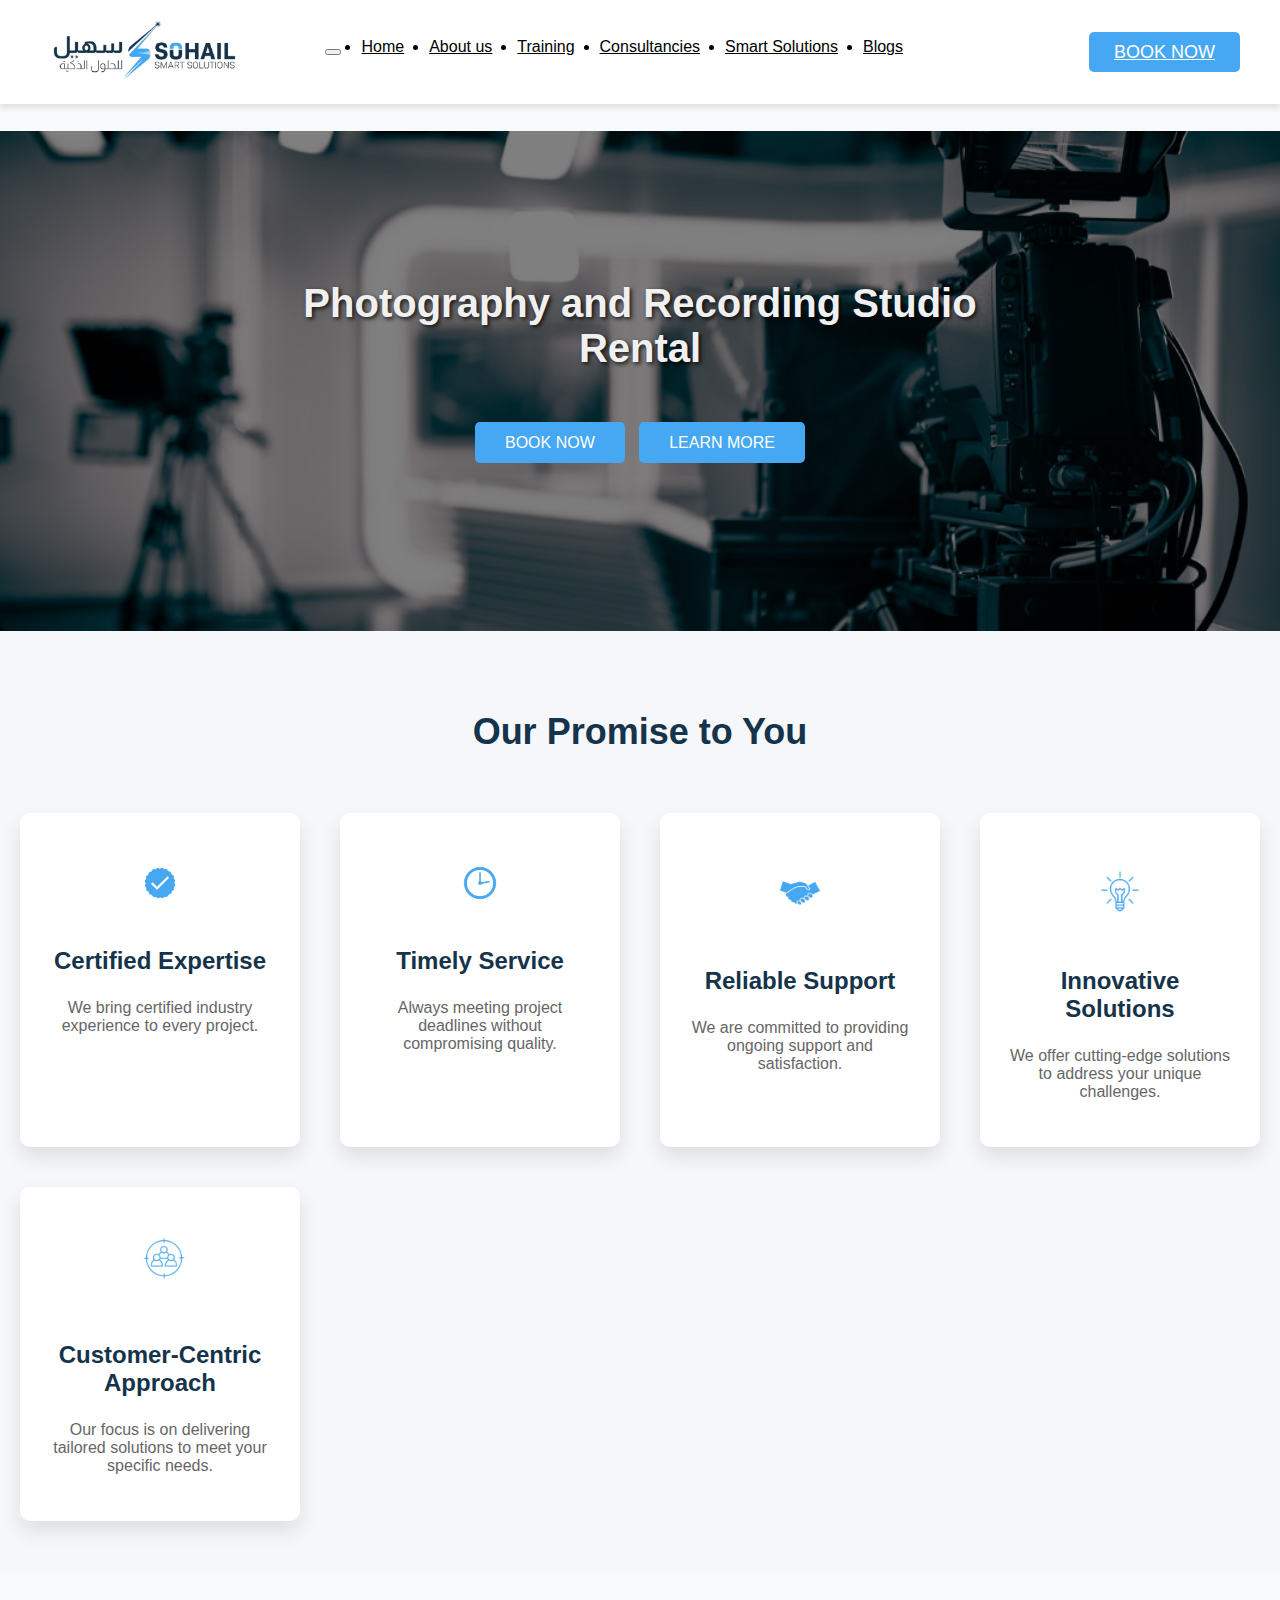
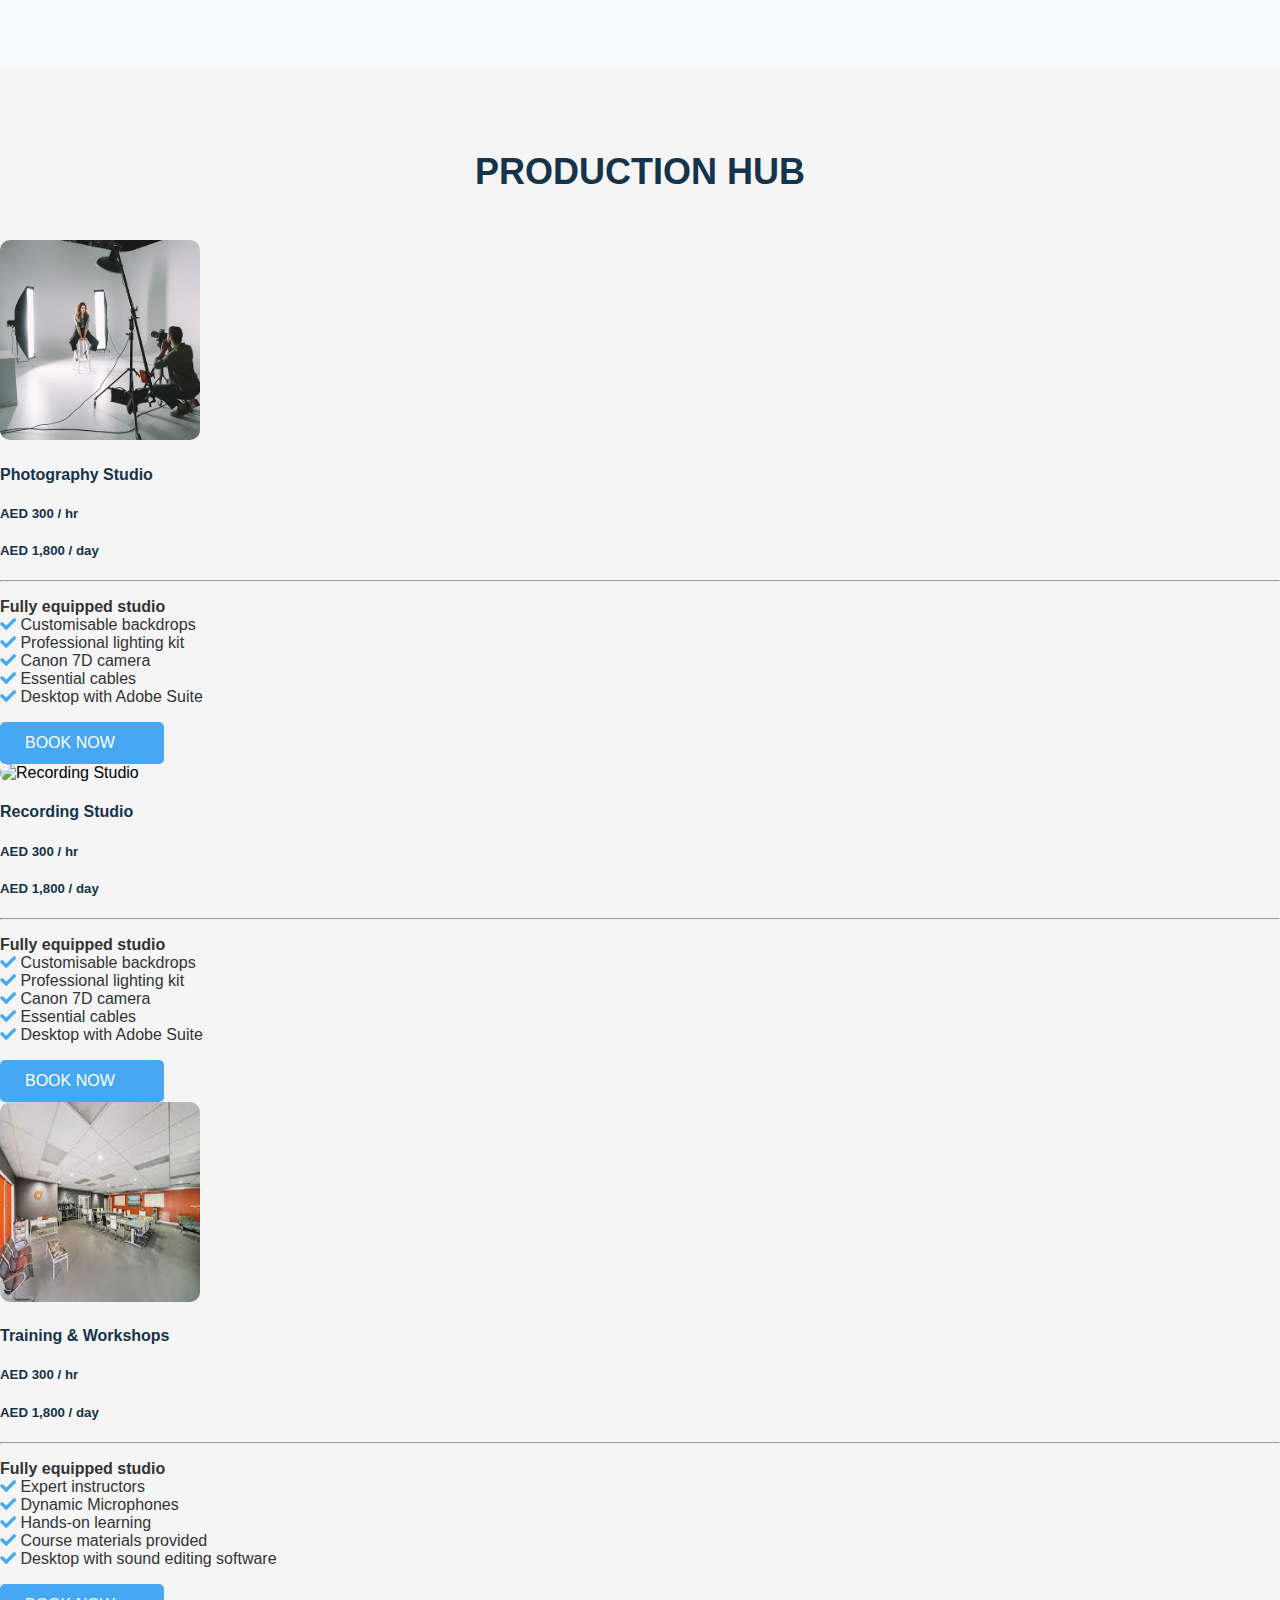
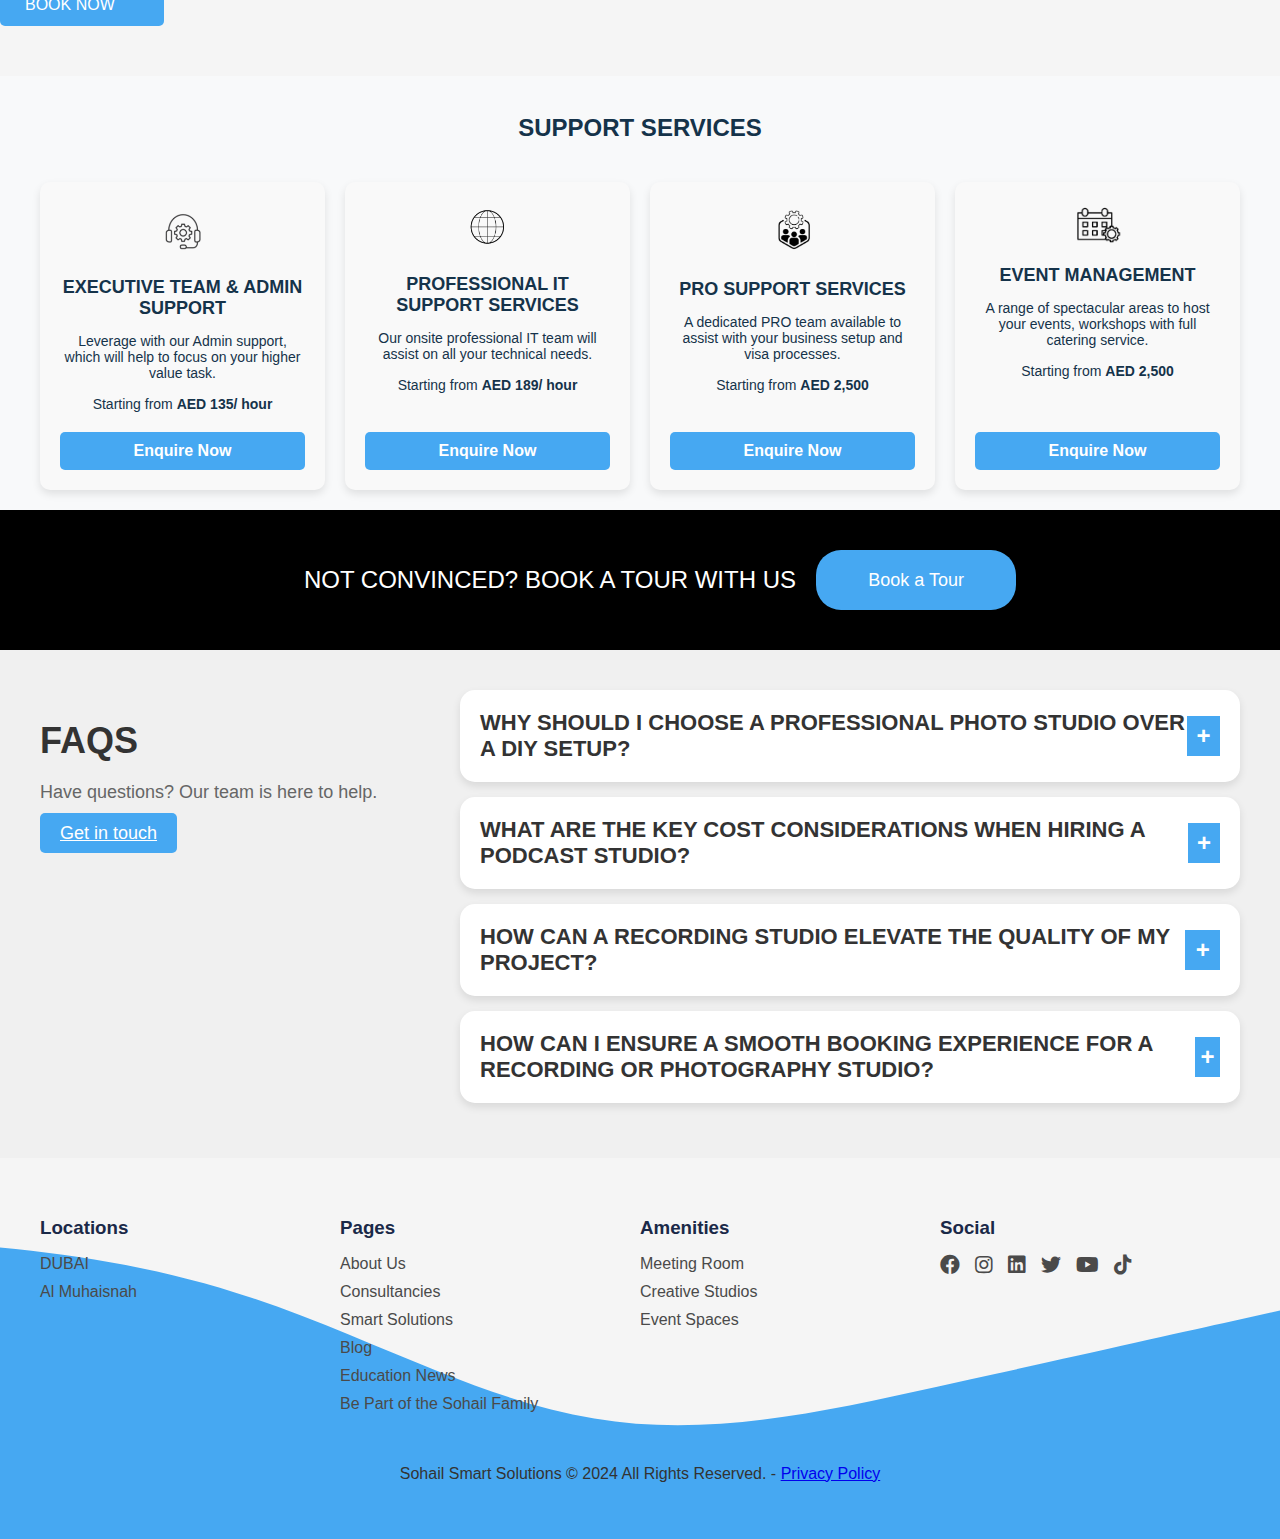
==== commit 9c52e3b1: "Update index.html" ====
--- a/index.html
+++ b/index.html
@@ -453,10 +453,17 @@
   
 <!--footer-->
 <footer>
-    <div class="footer-wave"></div>
     <!-- Top Section with Links -->
     <div class="footer-top">
       <!-- Pages Section -->
+       <div class="footer-column">
+        <h3>Locations</h3>
+        <ul>
+          <li>DUBAI</a></li>
+          <li><a href="#">Al Muhaisnah</a></li>
+        </ul>
+      </div>
+      
       <div class="footer-column">
         <h3>Pages</h3>
         <ul>
@@ -471,12 +478,11 @@
   
       <!-- Training Section -->
       <div class="footer-column">
-        <h3>Training</h3>
+        <h3>Amenities</h3>
         <ul>
-          <li><a href="#">Sustainability</a></li>
-          <li><a href="#">Management</a></li>
-          <li><a href="#">Human Resources</a></li>
-          <li><a href="#">Health</a></li>
+          <li><a href="#">Meeting Room</a></li>
+          <li><a href="#">Creative Studios</a></li>
+          <li><a href="#">Event Spaces</a></li>
         </ul>
       </div>
   
--- a/style.css
+++ b/style.css
@@ -8,7 +8,6 @@
   }
 a:hover{
   color:#a9acb1 !important;
-  
   text-decoration: underline;
   font-weight: bold;
 }
@@ -74,3 +73,99 @@
     border-radius: 50%;
   }
 
+  /* Basic Footer Styling */
+  footer {
+    position: relative;
+    background: url('wave.svg') no-repeat right top; /* Add wave background here */
+    background-size: cover; /* Ensure it covers the top */
+    padding-top: 120px; /* Adjust top padding to leave space for the wave */
+    background-color: #f5f5f5; /* Background color for the rest of the footer */
+    font-family: 'Roboto', sans-serif;
+    color: #4A4A4A;
+    padding: 40px;
+  }
+
+.footer-top {
+  display: flex;
+  justify-content: space-between;
+  padding-bottom: 20px;
+}
+
+.footer-column {
+  flex: 1;
+}
+
+.footer-column h3 {
+  color: #1A2948;
+  font-weight: bold;
+  margin-bottom: 15px;
+}
+
+.footer-column ul {
+  list-style: none;
+  padding: 0;
+}
+
+.footer-column ul li {
+  margin-bottom: 10px;
+}
+
+.footer-column ul li a {
+  color: #4A4A4A;
+  text-decoration: none;
+}
+
+.footer-column ul li a:hover {
+  text-decoration: underline;
+}
+
+/* Social Icons Styling */
+.social-icons {
+  display: flex;
+  gap: 15px;
+}
+
+.social-icon {
+  font-size: 20px;
+  color: #4A4A4A;
+  text-decoration: none;
+}
+
+.social-icon:hover {
+  color: #1A2948; /* Change color on hover */
+}
+
+/* Footer Bottom Section *
+/* Basic Footer Styling */
+footer {
+  position: relative;
+  background-color: #f5f5f5;
+  font-family: 'Roboto', sans-serif;
+  color: #4A4A4A;
+  padding: 40px;
+}
+
+.footer-wave {
+  position: absolute;
+  right: 0;
+  top: 0;
+  width: 40%; /* Adjust this based on the size of the wave */
+  height: 100%;
+  background: url('wave.svg') no-repeat right top;
+  background-size: contain; /* Ensure the wave scales properly */
+  z-index: 1;
+}
+
+/* Content inside footer */
+.footer-top {
+  position: relative;
+  z-index: 2; /* Ensure content appears above the wave */
+  display: flex;
+  justify-content: space-between;
+}
+
+.footer-bottom {
+  position: relative;
+  z-index: 2; /* Ensure content appears above the wave */
+  text-align: center;
+}
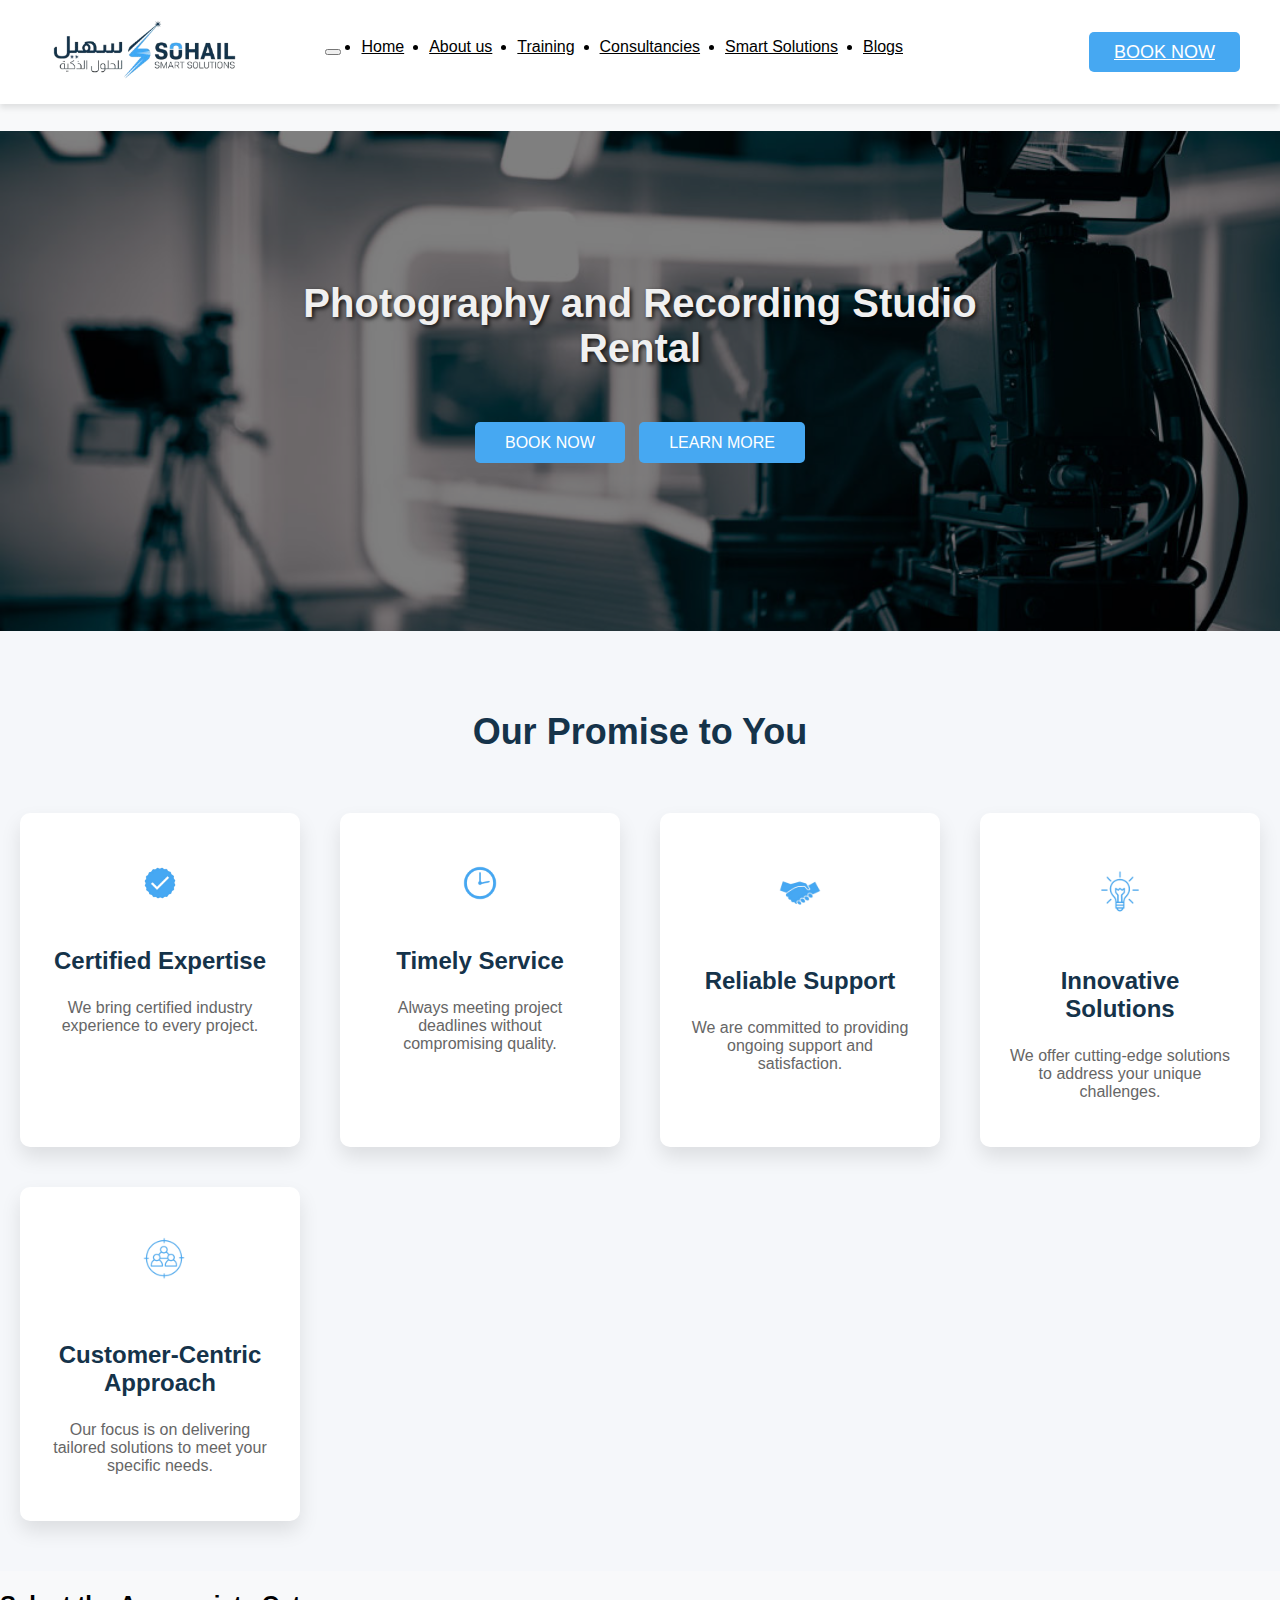
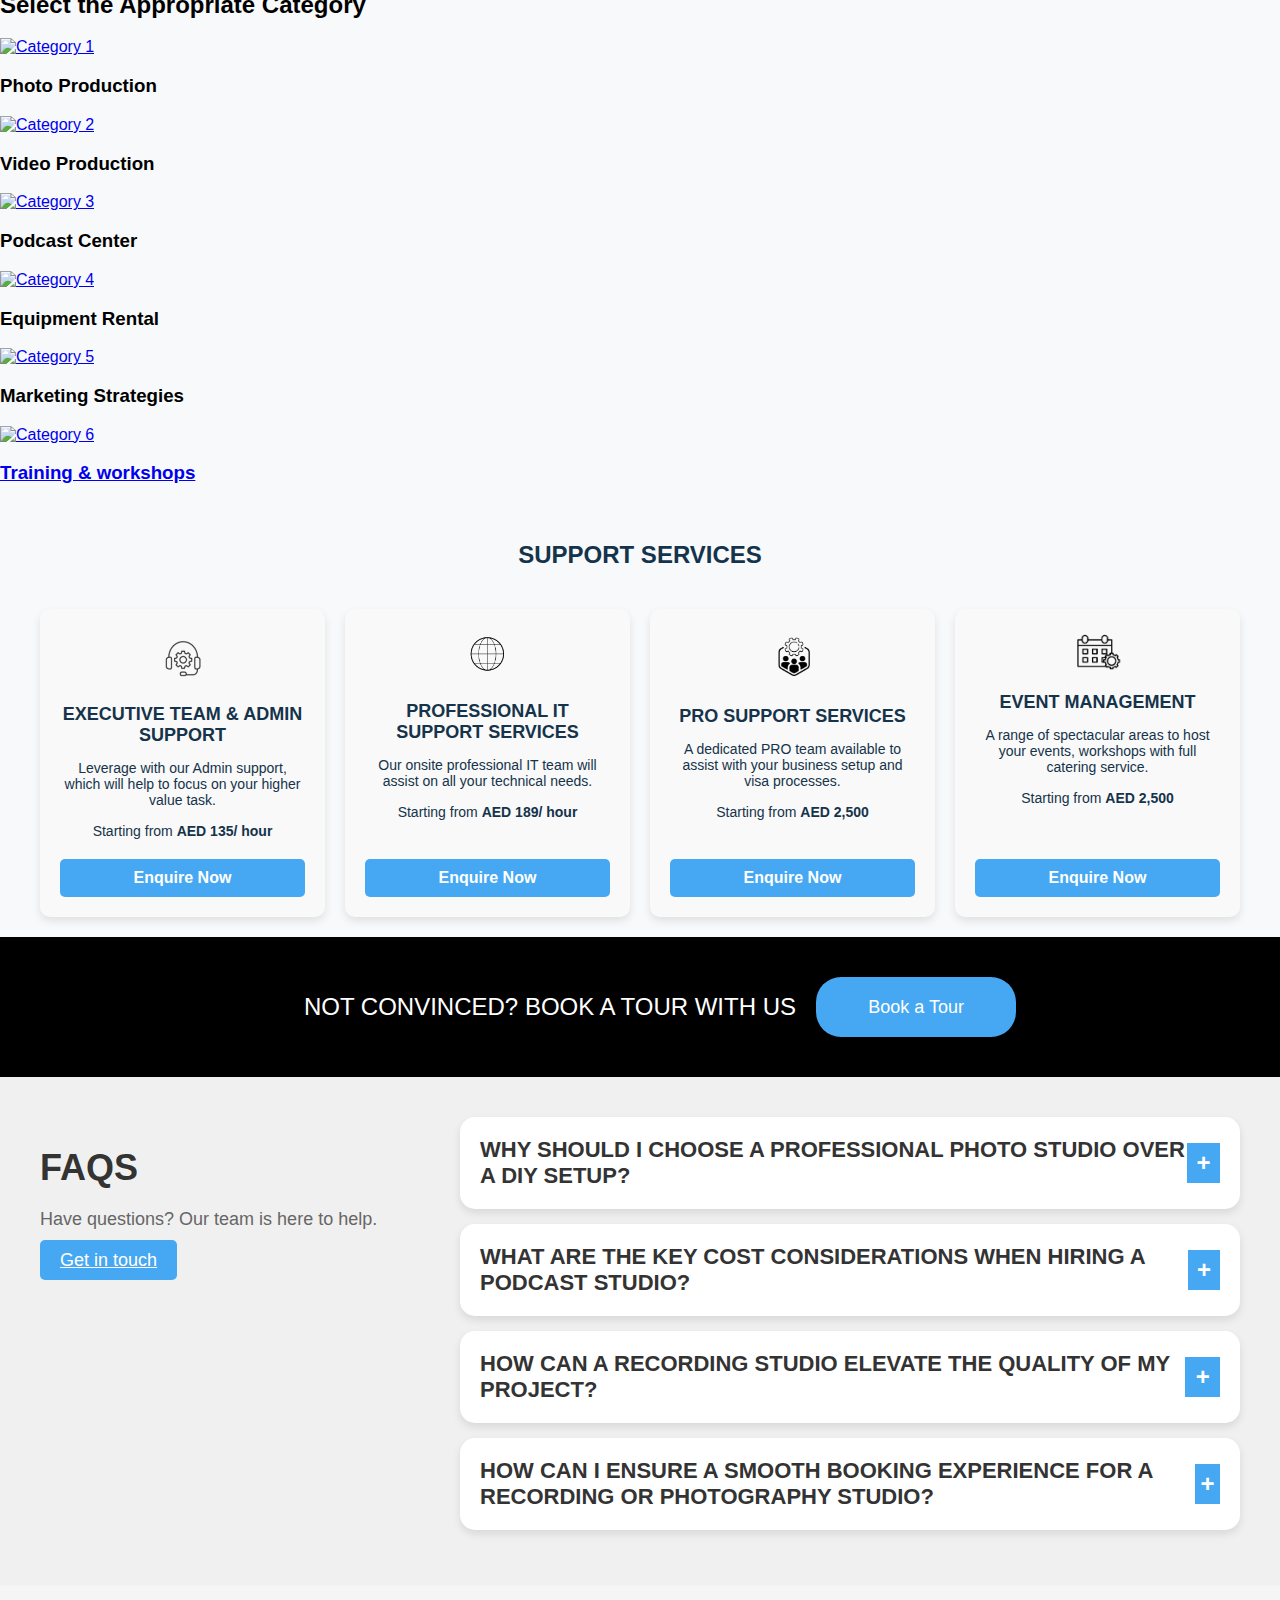
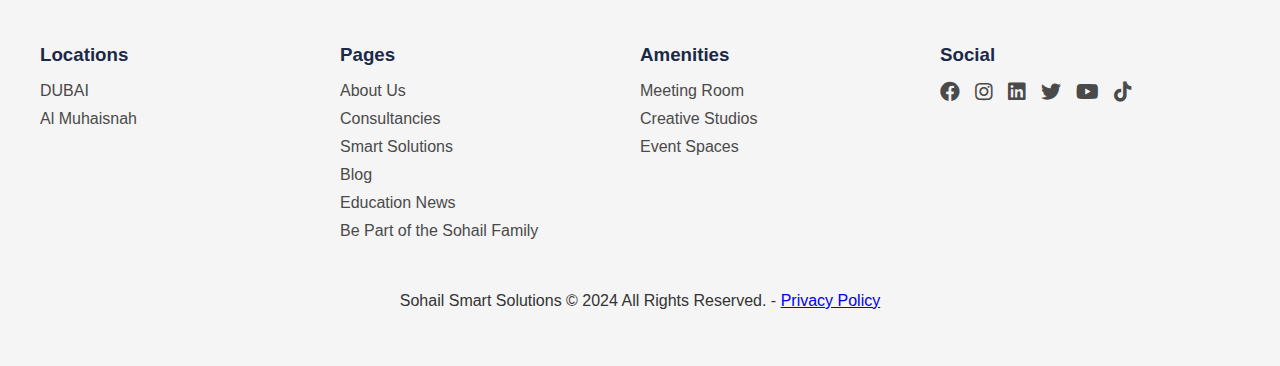
==== commit 4309ce16: "Update index.html" ====
--- a/index.html
+++ b/index.html
@@ -203,101 +203,61 @@
     </div>
 </div>
 
-    
+    <!--Services1-->
       
-      <div class="container-fluid cardthree" style="background-color: #f5f5f5; padding: 50px 0;">
-        <h2 style="text-align: center; color: #15334a; font-weight: bold; font-size: 36px;">PRODUCTION HUB</h2>
-        <br>
-        <div class="row row-cols-1 row-cols-md-3 g-4">
-            <!-- Photography Studio -->
-            <div class="col">
-                <div class="card h-100 p-3 shadow-sm" style="border-radius: 10px;">
-                    <img src="photo.jpg" class="card-img-top freshfood" alt="Photography Studio" style="border-radius: 10px;">
-                    <div class="card-body">
-                        <h4 class="card-title" style="color: #15334a; font-weight: bold;">Photography Studio</h4>
-                        <h5 class="price" style="color: #15334a;"><b>AED 300 / hr</b></h5>
-                        <h5 class="price" style="color: #15334a;"><b>AED 1,800 / day</b></h5>
-                        <hr>
-                        <p class="card-text">
-                            <b>Fully equipped studio</b><br>
-                            <i class="fas fa-check" style="color: #46a8f2;"></i> Customisable backdrops<br>
-                            <i class="fas fa-check" style="color: #46a8f2;"></i> Professional lighting kit<br>
-                            <i class="fas fa-check" style="color: #46a8f2;"></i> Canon 7D camera<br>
-                            <i class="fas fa-check" style="color: #46a8f2;"></i> Essential cables<br>
-                            <i class="fas fa-check" style="color: #46a8f2;"></i> Desktop with Adobe Suite<br>
-                        </p>
-                        <a href="roform.html" style="text-decoration: none;">
-                            <button
-                                style="background-color: #46a8f2; color: white; padding: 12px 25px; font-size: 16px; border: none; border-radius: 5px; cursor: pointer; transition: background-color 0.3s ease;"
-                                onmouseover="this.style.backgroundColor='#2980b9';"
-                                onmouseout="this.style.backgroundColor='#46a8f2';">
-                                BOOK NOW <i class="fa-solid fa-arrow-right" style="margin-left: 8px;"></i>
-                            </button>
-                        </a>
-                    </div>
-                </div>
-            </div>
-    
-            <!-- Recording Studio -->
-            <div class="col">
-                <div class="card h-100 p-3 shadow-sm" style="border-radius: 10px;">
-                    <img src="phtos.jpg" class="card-img-top freshfood" alt="Recording Studio" style="border-radius: 10px;">
-                    <div class="card-body">
-                        <h4 class="card-title" style="color: #15334a; font-weight: bold;">Recording Studio</h4>
-                        <h5 class="price" style="color: #15334a;"><b>AED 300 / hr</b></h5>
-                        <h5 class="price" style="color: #15334a;"><b>AED 1,800 / day</b></h5>
-                        <hr>
-                        <p class="card-text">
-                            <b>Fully equipped studio</b><br>
-                            <i class="fas fa-check" style="color: #46a8f2;"></i> Customisable backdrops<br>
-                            <i class="fas fa-check" style="color: #46a8f2;"></i> Professional lighting kit<br>
-                            <i class="fas fa-check" style="color: #46a8f2;"></i> Canon 7D camera<br>
-                            <i class="fas fa-check" style="color: #46a8f2;"></i> Essential cables<br>
-                            <i class="fas fa-check" style="color: #46a8f2;"></i> Desktop with Adobe Suite<br>
-                        </p>
-                        <a href="roform.html" style="text-decoration: none;">
-                            <button
-                                style="background-color: #46a8f2; color: white; padding: 12px 25px; font-size: 16px; border: none; border-radius: 5px; cursor: pointer; transition: background-color 0.3s ease;"
-                                onmouseover="this.style.backgroundColor='#2980b9';"
-                                onmouseout="this.style.backgroundColor='#46a8f2';">
-                                BOOK NOW <i class="fa-solid fa-arrow-right" style="margin-left: 8px;"></i>
-                            </button>
-                        </a>
-                    </div>
-                </div>
-            </div>
-    
-            <!-- Training & Workshops -->
-            <div class="col">
-                <div class="card h-100 p-3 shadow-sm" style="border-radius: 10px;">
-                    <img src="download.jpeg" class="card-img-top freshfood" alt="Training & Workshops" style="border-radius: 10px;">
-                    <div class="card-body">
-                        <h4 class="card-title" style="color: #15334a; font-weight: bold;">Training & Workshops</h4>
-                        <h5 class="price" style="color: #15334a;"><b>AED 300 / hr</b></h5>
-                        <h5 class="price" style="color: #15334a;"><b>AED 1,800 / day</b></h5>
-                        <hr>
-                        <p class="card-text">
-                            <b>Fully equipped studio</b><br>
-                            <i class="fas fa-check" style="color: #46a8f2;"></i> Expert instructors<br>
-                            <i class="fas fa-check" style="color: #46a8f2;"></i> Dynamic Microphones<br>
-                            <i class="fas fa-check" style="color: #46a8f2;"></i> Hands-on learning<br>
-                            <i class="fas fa-check" style="color: #46a8f2;"></i> Course materials provided<br>
-                            <i class="fas fa-check" style="color: #46a8f2;"></i> Desktop with sound editing software<br>
-                        </p>
-                        <a href="roform.html" style="text-decoration: none;">
-                            <button
-                                style="background-color: #46a8f2; color: white; padding: 12px 25px; font-size: 16px; border: none; border-radius: 5px; cursor: pointer; transition: background-color 0.3s ease;"
-                                onmouseover="this.style.backgroundColor='#2980b9';"
-                                onmouseout="this.style.backgroundColor='#46a8f2';">
-                                BOOK NOW <i class="fa-solid fa-arrow-right" style="margin-left: 8px;"></i>
-                            </button>
-                        </a>
-                    </div>
-                </div>
-            </div>
-        </div>
-    </div>
-    
+      <!DOCTYPE html>
+<html lang="en">
+<head>
+    <meta charset="UTF-8">
+    <meta name="viewport" content="width=device-width, initial-scale=1.0">
+    <title>Select the appropriate category</title>
+    <link rel="stylesheet" href="style.css">
+</head>
+<body>
+    <div class="category-section">
+        <h2>Select the Appropriate Category</h2>
+        <div class="categories">
+            <div class="category-item">
+                <a href="category1.html">
+                <img src="category6.jpg" alt="Category 1">
+                </a>
+                <h3><b>Photo Production</b></h3>
+            </div>
+            <div class="category-item">
+                <a href="category2.html">
+                <img src="category2.jpg" alt="Category 2">
+                </a>
+                <h3><b>Video Production</b></h3>
+            </div>
+            <div class="category-item">
+                <a href="category3.html">
+                <img src="category3.jpg" alt="Category 3">
+                </a>
+                <h3><b>Podcast Center</b></h3>
+            </div>
+            <div class="category-item">
+                <a href="category4.html">
+                <img src="category4.jpg" alt="Category 4">
+            </a>
+                <h3><b>Equipment Rental</b></h3>
+            </div>
+            <div class="category-item">
+                <a href="category5.html">
+                <img src="category5.jpg" alt="Category 5">
+            </a>
+                <h3><b>Marketing Strategies</b></h3>
+            </div>
+            <div class="category-item">
+                <a href="category6.html">
+                <img src="category7.jpg" alt="Category 6">
+                <h3><b>Training & workshops</b></h3>
+            </a>
+            </div>
+        </div>
+    </div>
+</body>
+</html>
+
     <!--Support services-->
     <br>
     <h2 style="text-align: center;color: #15334a;"><b>SUPPORT SERVICES</b></h2>
--- a/style.css
+++ b/style.css
@@ -151,7 +151,7 @@
   top: 0;
   width: 40%; /* Adjust this based on the size of the wave */
   height: 100%;
-  background: url('wave.svg') no-repeat right top;
+  background: url('wave.png') no-repeat right top;
   background-size: contain; /* Ensure the wave scales properly */
   z-index: 1;
 }
--- a/style.css
+++ b/style.css
@@ -151,7 +151,7 @@
   top: 0;
   width: 40%; /* Adjust this based on the size of the wave */
   height: 100%;
-  background: url('wave.svg') no-repeat right top;
+  background: url('wave.png') no-repeat right top;
   background-size: contain; /* Ensure the wave scales properly */
   z-index: 1;
 }
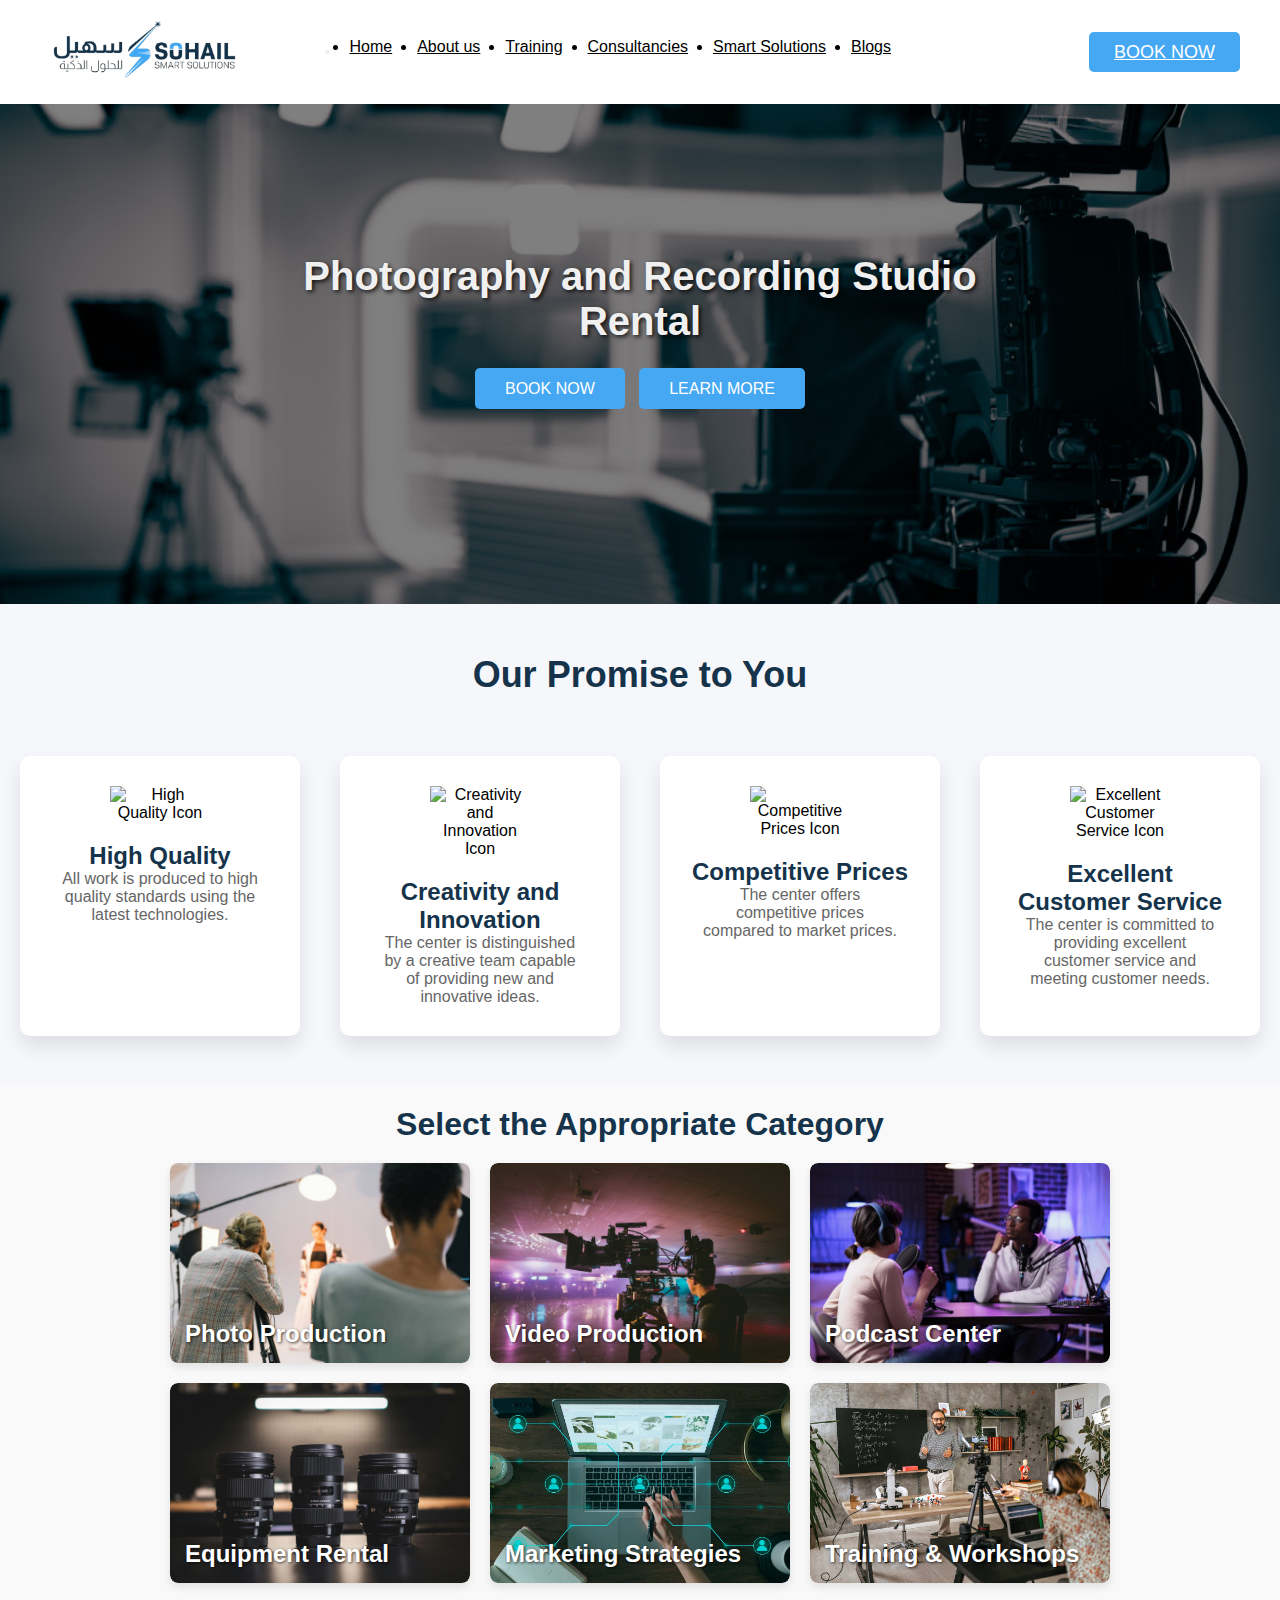
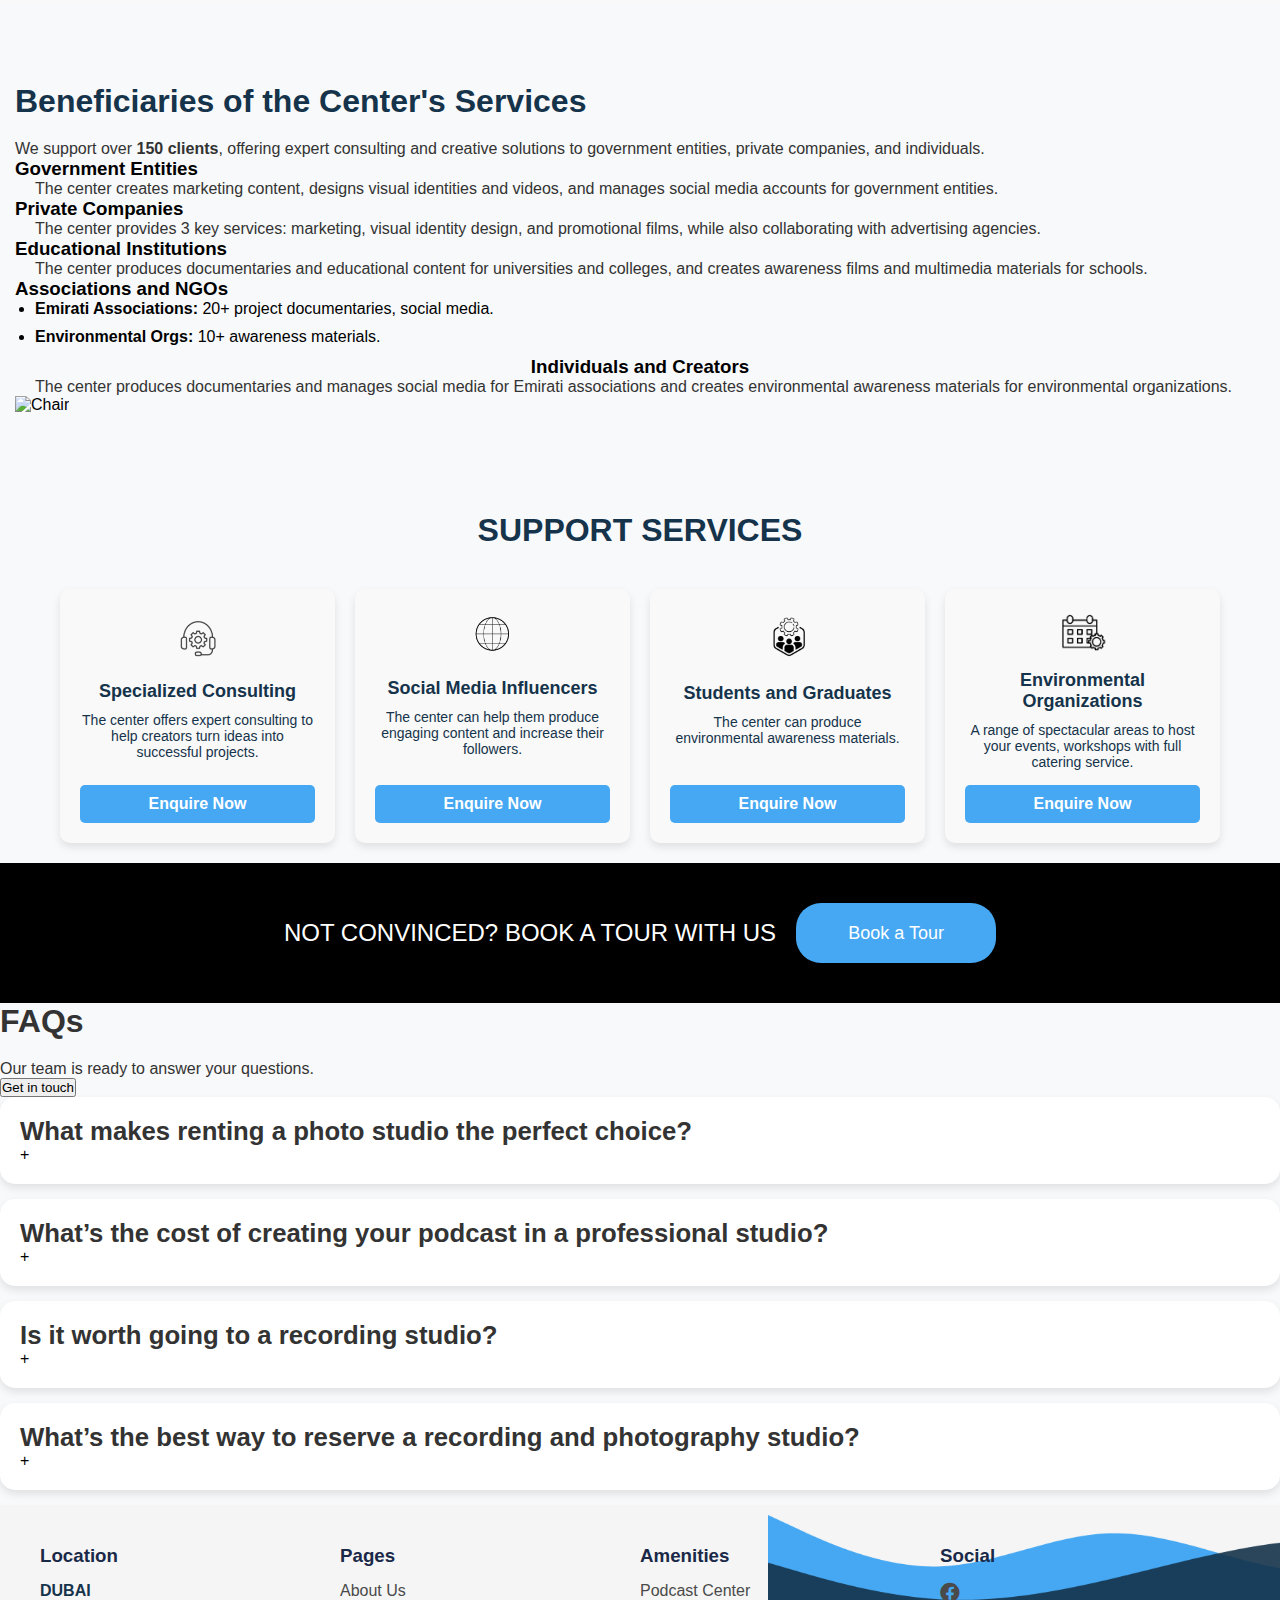
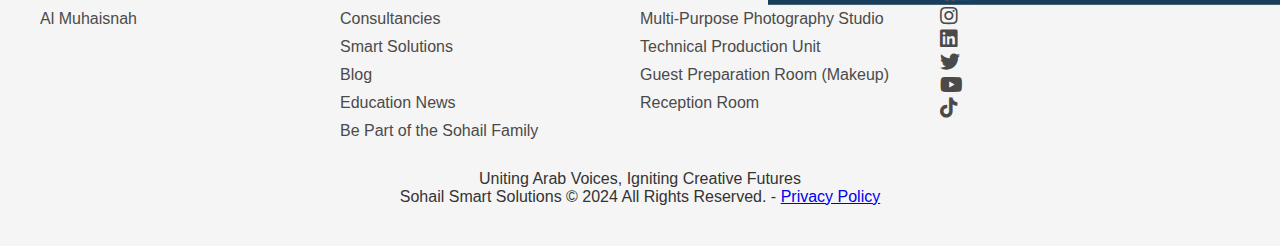
==== commit 31eb07d2: "Update index.html" ====
--- a/index.html
+++ b/index.html
@@ -87,6 +87,89 @@
         font-size: 18px;
         border: none;
     }
+
+    .faq-container {
+            display: flex;
+            justify-content: space-between;
+            padding: 40px;
+            background-color: #f0f0f0;
+            font-family: 'Arial', sans-serif;
+        }
+        .faq-sidebar {
+            width: 30%;
+        }
+        .faq-sidebar h2 {
+            font-size: 36px;
+            margin-bottom: 20px;
+            color: #333;
+        }
+        .faq-sidebar p {
+            font-size: 18px;
+            margin-bottom: 20px;
+            color: #666;
+        }
+        .faq-sidebar a {
+            display: inline-block;
+            border-radius: 5px;
+            transition: background-color 0.3s ease;
+            background-color: #46a8f2;
+            color: #fff;
+            font-size: 18px;
+            border: none;
+            padding: 10px 20px;
+            text-decoration: none;
+        }
+        .faq-main {
+            width: 65%;
+        }
+        .faq-item {
+            background-color: #fff;
+            border-radius: 15px;
+            padding: 20px;
+            margin-bottom: 15px;
+            box-shadow: 0 4px 8px rgba(0, 0, 0, 0.1);
+            transition: box-shadow 0.3s ease;
+        }
+        .faq-item:hover {
+            box-shadow: 0 6px 12px rgba(0, 0, 0, 0.2);
+        }
+        .faq-question {
+            font-size: 22px;
+            font-weight: bold;
+            display: flex;
+            justify-content: space-between;
+            align-items: center;
+            cursor: pointer;
+            color: #333;
+        }
+        .faq-icon {
+            display: inline-block;
+            background-color: #46a8f2;
+            color: #fff;
+            width: 40px;
+            height: 40px;
+            line-height: 40px;
+            text-align: center;
+            font-size: 24px;
+            font-weight: bold;
+            border-radius: 50%;
+            transition: transform 0.3s ease;
+        }
+        .faq-answer {
+            margin-top: 10px;
+            font-size: 16px;
+            color: #666;
+            display: none;
+        }
+        @media (max-width: 768px) {
+            .faq-container {
+                flex-direction: column;
+                align-items: center;
+            }
+            .faq-sidebar, .faq-main {
+                width: 100%;
+            }
+        }
   </style>
   <body>
     <body style="margin: 0; padding: 0; font-family: Arial, sans-serif;">
@@ -160,62 +243,45 @@
     
         
     
-        <!-- Section: Why Choose Us -->
-         
+       <!-- Section: Why Choose Us -->
 <div style="padding: 50px 20px; background-color: #f5f7fa; position: relative;">
     <h2 style="font-size: 36px; font-weight: bold; margin-bottom: 60px; color: #15334a; text-align: center;">Our Promise to You</h2>
     
     <div style="display: grid; grid-template-columns: repeat(auto-fit, minmax(250px, 1fr)); gap: 40px; justify-content: center; text-align: center;">
-        <!-- Certified Expertise -->
-        <div style="padding: 30px; background-color: #fff; box-shadow: 0 10px 20px rgba(0, 0, 0, 0.1); border-radius: 10px; transition: transform 0.3s;">
-            <img src="certified.png" alt="Certified Expertise Icon" style="width: 80px;">
-            <h3 style="font-size: 24px; font-weight: bold; margin-top: 20px; color: #15334a;">Certified Expertise</h3>
-            <p style="font-size: 16px; color: #666;">We bring certified industry experience to every project.</p>
-        </div>
-
-        <!-- Timely Service -->
-        <div style="padding: 30px; background-color: #fff; box-shadow: 0 10px 20px rgba(0, 0, 0, 0.1); border-radius: 10px; transition: transform 0.3s;">
-            <img src="clock.png" alt="Timely Service Icon" style="width: 80px;">
-            <h3 style="font-size: 24px; font-weight: bold; margin-top: 20px; color: #15334a;">Timely Service</h3>
-            <p style="font-size: 16px; color: #666;">Always meeting project deadlines without compromising quality.</p>
-        </div>
-
-        <!-- Reliable Support -->
-        <div style="padding: 30px; background-color: #fff; box-shadow: 0 10px 20px rgba(0, 0, 0, 0.1); border-radius: 10px; transition: transform 0.3s;">
-            <img src="handshake.png" alt="Reliable Support Icon" style="width: 100px;">
-            <h3 style="font-size: 24px; font-weight: bold; margin-top: 20px; color: #15334a;">Reliable Support</h3>
-            <p style="font-size: 16px; color: #666;">We are committed to providing ongoing support and satisfaction.</p>
-        </div>
-
-        <!-- Innovative Solutions -->
-        <div style="padding: 30px; background-color: #fff; box-shadow: 0 10px 20px rgba(0, 0, 0, 0.1); border-radius: 10px; transition: transform 0.3s;">
-            <img src="bulb.png" alt="Innovative Solutions Icon" style="width: 100px;">
-            <h3 style="font-size: 24px; font-weight: bold; margin-top: 20px; color: #15334a;">Innovative Solutions</h3>
-            <p style="font-size: 16px; color: #666;">We offer cutting-edge solutions to address your unique challenges.</p>
-        </div>
-
-        <!-- Customer-Centric Approach -->
-        <div style="padding: 30px; background-color: #fff; box-shadow: 0 10px 20px rgba(0, 0, 0, 0.1); border-radius: 10px; transition: transform 0.3s;">
-            <img src="person.png" alt="Customer-Centric Approach Icon" style="width: 100px;">
-            <h3 style="font-size: 24px; font-weight: bold; margin-top: 20px; color: #15334a;">Customer-Centric Approach</h3>
-            <p style="font-size: 16px; color: #666;">Our focus is on delivering tailored solutions to meet your specific needs.</p>
+        <!-- High Quality -->
+        <div style="padding: 30px; background-color: #fff; box-shadow: 0 10px 20px rgba(0, 0, 0, 0.1); border-radius: 10px; transition: transform 0.3s; display: flex; flex-direction: column; align-items: center;">
+            <img src="highquality.png" alt="High Quality Icon" style="width: 100px; margin-bottom: 20px;">
+            <h3 style="font-size: 24px; font-weight: bold; color: #15334a;">High Quality</h3>
+            <p style="font-size: 16px; color: #666; max-width: 90%;">All work is produced to high quality standards using the latest technologies.</p>
+        </div>
+
+        <!-- Creativity and Innovation -->
+        <div style="padding: 30px; background-color: #fff; box-shadow: 0 10px 20px rgba(0, 0, 0, 0.1); border-radius: 10px; transition: transform 0.3s; display: flex; flex-direction: column; align-items: center;">
+            <img src="creative.png" alt="Creativity and Innovation Icon" style="width: 100px; margin-bottom: 20px;">
+            <h3 style="font-size: 24px; font-weight: bold; color: #15334a;">Creativity and Innovation</h3>
+            <p style="font-size: 16px; color: #666; max-width: 90%;">The center is distinguished by a creative team capable of providing new and innovative ideas.</p>
+        </div>
+
+        <!-- Competitive Prices -->
+        <div style="padding: 30px; background-color: #fff; box-shadow: 0 10px 20px rgba(0, 0, 0, 0.1); border-radius: 10px; transition: transform 0.3s; display: flex; flex-direction: column; align-items: center;">
+            <img src="price.png" alt="Competitive Prices Icon" style="width: 100px; margin-bottom: 20px;">
+            <h3 style="font-size: 24px; font-weight: bold; color: #15334a;">Competitive Prices</h3>
+            <p style="font-size: 16px; color: #666; max-width: 90%;">The center offers competitive prices compared to market prices.</p>
+        </div>
+
+        <!-- Excellent Customer Service -->
+        <div style="padding: 30px; background-color: #fff; box-shadow: 0 10px 20px rgba(0, 0, 0, 0.1); border-radius: 10px; transition: transform 0.3s; display: flex; flex-direction: column; align-items: center;">
+            <img src="customer.png" alt="Excellent Customer Service Icon" style="width: 100px; margin-bottom: 20px;">
+            <h3 style="font-size: 24px; font-weight: bold; color: #15334a;">Excellent Customer Service</h3>
+            <p style="font-size: 16px; color: #666; max-width: 90%;">The center is committed to providing excellent customer service and meeting customer needs.</p>
         </div>
     </div>
 </div>
 
-    <!--Services1-->
-      
-      <!DOCTYPE html>
-<html lang="en">
-<head>
-    <meta charset="UTF-8">
-    <meta name="viewport" content="width=device-width, initial-scale=1.0">
-    <title>Select the appropriate category</title>
-    <link rel="stylesheet" href="style.css">
-</head>
-<body>
+<!--Packages-->
+<div class="category-wrapper">
     <div class="category-section">
-        <h2>Select the Appropriate Category</h2>
+        <h2 style="color: #15334a;"><b>Select the Appropriate Category</b></h2>
         <div class="categories">
             <div class="category-item">
                 <a href="category1.html">
@@ -250,27 +316,89 @@
             <div class="category-item">
                 <a href="category6.html">
                 <img src="category7.jpg" alt="Category 6">
-                <h3><b>Training & workshops</b></h3>
+                <h3><b>Training & Workshops</b></h3>
             </a>
             </div>
         </div>
     </div>
+  </div>
+  
+<!--BRAND NEW SECTION-->
+<!DOCTYPE html>
+<html lang="en">
+<head>
+    <meta charset="UTF-8">
+    <meta name="viewport" content="width=device-width, initial-scale=1.0">
+    <title>Beneficiaries of the Center's Services</title>
+    <link rel="stylesheet" href="styles.css">
+</head>
+<body>
+    <section class="beneficiaries">
+        <div class="container">
+            <div class="content">
+                <h2 style="color: #15334a;"><b>Beneficiaries of the Center's Services</b></h2>
+                <p>We support over <strong>150 clients</strong>, offering expert consulting and creative solutions to government entities, private companies, and individuals.</p>
+                <div class="grid">
+                    <div class="grid-item">
+                        <h3><b>Government Entities</b></h3>
+                        <ul>
+                            <p>The center creates marketing content, designs visual identities and videos, and manages social media accounts for government entities.</p>
+                        </ul>
+                    </div>
+                    <div class="grid-item">
+                        <h3><b>Private Companies</b></h3>
+                        <ul>
+                            <p>The center provides 3 key services: marketing, visual identity design, and promotional films, while also collaborating with advertising agencies.</p>
+                        </ul>
+                    </div>
+                    <div class="grid-item">
+                        <h3><b>Educational Institutions</b></h3>
+                        <ul>
+                            <p>The center produces documentaries and educational content for universities and colleges, and creates awareness films and multimedia materials for schools.</p>
+                        </ul>
+                    </div>
+                    <div class="grid-item">
+                        <h3><b>Associations and NGOs</b></h3>
+                        <ul>
+                            <li><strong>Emirati Associations:</strong> 20+ project documentaries, social media.</li>
+                            <li><strong>Environmental Orgs:</strong> 10+ awareness materials.</li>
+                        </ul>
+                    </div>
+                    <div class="grid-item">
+                        <h3 style="text-align: center;"><b>Individuals and Creators</b></h3>
+                        <ul>
+                            <p>The center produces documentaries and manages social media for Emirati associations and creates environmental awareness materials for environmental organizations.</p>
+                        </ul>
+                    </div>
+                </div>
+            </div>
+            <div class="image-container">
+                <img src="chair 2.jpg" alt="Chair">
+            </div>
+        </div>
+    </section>
 </body>
 </html>
 
+
+
+
+
+
     <!--Support services-->
     <br>
+    <div>
     <h2 style="text-align: center;color: #15334a;"><b>SUPPORT SERVICES</b></h2>
     <div style="display: grid; grid-template-columns: repeat(4, 1fr); gap: 20px; padding: 20px; max-width: 1200px; margin: 0 auto;">
       
       <div style="background-color: #f9f9f9; padding: 20px; border-radius: 10px; text-align: center; box-shadow: 0 4px 8px rgba(0, 0, 0, 0.1); transition: transform 0.3s ease; display: flex; flex-direction: column; justify-content: space-between;">
           <div>
               <div style="margin-bottom: 15px;">
-                  <img src="service1.png" alt="Executive Support Icon" style="width: 50px; height: auto;">
+                  <img src="service1.png" alt="" style="width: 50px; height: auto;">
               </div>
-              <h3 style="font-size: 18px; color: #15334a; margin-bottom: 10px;"><B>EXECUTIVE TEAM & ADMIN SUPPORT</B></h3>
-              <p style="font-size: 14px; color:#15334a; margin-bottom: 15px;">Leverage with our Admin support, which will help to focus on your higher value task.</p>
-              <p style="font-size: 14px; color: #15334a; margin-bottom: 20px;">Starting from <strong>AED 135/ hour</strong></p>
+              <h3 style="font-size: 18px; color: #15334a; margin-bottom: 10px;"><B>Specialized Consulting</B></h3>
+              <p style="font-size: 14px; color:#15334a; margin-bottom: 15px;">The center offers expert consulting to help creators turn ideas into successful projects.</p>
+              
           </div>
           <a href="roform.html" style="background-color: #46a8f2; color: #fff; padding: 10px 20px; border-radius: 5px; text-decoration: none; font-weight: bold; text-align: center; transition: background-color 0.3s ease;">Enquire Now</a>
       </div>
@@ -280,9 +408,10 @@
               <div style="margin-bottom: 15px;">
                   <img src="service2.png" alt="IT Support Icon" style="width: 50px; height: auto;">
               </div>
-              <h3 style="font-size: 18px; color: #15334a; margin-bottom: 10px;"><B>PROFESSIONAL IT SUPPORT SERVICES</B></h3>
-              <p style="font-size: 14px; color: #15334a; margin-bottom: 15px;">Our onsite professional IT team will assist on all your technical needs.</p>
-              <p style="font-size: 14px; color: #15334a; margin-bottom: 20px;">Starting from <strong>AED 189/ hour</strong></p>
+              <h3 style="font-size: 18px; color: #15334a; margin-bottom: 10px;"><B>Social Media Influencers</B></h3>
+              <p style="font-size: 14px; color: #15334a; margin-bottom: 15px;">The center can help them produce engaging content and increase their followers.</p>
+           
+              
           </div>
           <a href="roform.html" style="background-color: #46a8f2; color: #fff; padding: 10px 20px; border-radius: 5px; text-decoration: none; font-weight: bold; text-align: center; transition: background-color 0.3s ease;">Enquire Now</a>
       </div>
@@ -292,9 +421,9 @@
               <div style="margin-bottom: 15px;">
                   <img src="service3.png" alt="PRO Support Icon" style="width: 50px; height: auto;">
               </div>
-              <h3 style="font-size: 18px; color: #15334a; margin-bottom: 10px;"><B>PRO SUPPORT SERVICES</B></h3>
-              <p style="font-size: 14px; color: #15334a; margin-bottom: 15px;">A dedicated PRO team available to assist with your business setup and visa processes.</p>
-              <p style="font-size: 14px; color: #15334a; margin-bottom: 20px;">Starting from <strong>AED 2,500</strong></p>
+              <h3 style="font-size: 18px; color: #15334a; margin-bottom: 10px;"><B>Students and Graduates</B></h3>
+              <p style="font-size: 14px; color: #15334a; margin-bottom: 15px;">The center can produce environmental awareness materials.</p>
+        
           </div>
           <a href="roform.html" style="background-color: #46a8f2; color: #fff; padding: 10px 20px; border-radius: 5px; text-decoration: none; font-weight: bold; text-align: center; transition: background-color 0.3s ease;">Enquire Now</a>
       </div>
@@ -304,13 +433,14 @@
               <div style="margin-bottom: 15px;">
                   <img src="service4.png" alt="Event Management Icon" style="width: 50px; height: auto;">
               </div>
-              <h3 style="font-size: 18px; color: #15334a; margin-bottom: 10px;"><B>EVENT MANAGEMENT</B></h3>
+              <h3 style="font-size: 18px; color: #15334a; margin-bottom: 10px;"><B>Environmental Organizations</B></h3>
               <p style="font-size: 14px; color: #15334a; margin-bottom: 15px;">A range of spectacular areas to host your events, workshops with full catering service.</p>
-              <p style="font-size: 14px; color: #15334a; margin-bottom: 20px;">Starting from <strong>AED 2,500</strong></p>
+        
           </div>
           <a href="roform.html" style="background-color: #46a8f2; color: #fff; padding: 10px 20px; border-radius: 5px; text-decoration: none; font-weight: bold; text-align: center; transition: background-color 0.3s ease;">Enquire Now</a>
       </div>
     </div>
+</div>
     
      
 
@@ -336,137 +466,137 @@
 
 </div>
 
-<!--QS AND ANS-->
-<div style="display: flex; justify-content: space-between; padding: 40px; background-color: #f0f0f0; font-family: 'Arial', sans-serif;">
-    <div style="width: 30%;">
-      <h2 style="font-size: 36px; margin-bottom: 20px; color: #333;">FAQS</h2>
-      <p style="font-size: 18px; margin-bottom: 20px; color: #666;">Have questions? Our team is here to help.</p>
-      <a href="ro.html" class="btn btn-primary btn-lg mt-3" style="border-radius: 5px; transition: background-color 0.3s ease; background-color: #46a8f2; color: #fff; font-size: 18px; border: none; padding: 10px 20px;">Get in touch</a>
-    </div>
-  
-    <div style="width: 65%;">
-      <div style="background-color: #fff; border-radius: 15px; padding: 20px; margin-bottom: 15px; box-shadow: 0 4px 8px rgba(0, 0, 0, 0.1); transition: box-shadow 0.3s ease;">
-        <div style="font-size: 22px; font-weight: bold; display: flex; justify-content: space-between; align-items: center; cursor: pointer; color: #333;" onclick="toggleFaq(this)">
-          WHY SHOULD I CHOOSE A PROFESSIONAL PHOTO STUDIO OVER A DIY SETUP?
-          <span style="display: inline-block; background-color: #46a8f2; color: #fff; width: 40px; height: 40px; line-height: 40px; text-align: center; font-size: 24px; transition: transform 0.3s ease;">+</span>
-        </div>
-        <div style="margin-top: 10px; font-size: 16px; color: #666; display: none;">
-          Elevate your visuals at Suhail! Our studios provide the perfect canvas—expertly lit, fully equipped, and ready to turn your vision into a masterpiece.
-        </div>
-      </div>
-  
-      <div style="background-color: #fff; border-radius: 15px; padding: 20px; margin-bottom: 15px; box-shadow: 0 4px 8px rgba(0, 0, 0, 0.1); transition: box-shadow 0.3s ease;">
-        <div style="font-size: 22px; font-weight: bold; display: flex; justify-content: space-between; align-items: center; cursor: pointer; color: #333;" onclick="toggleFaq(this)">
-          WHAT ARE THE KEY COST CONSIDERATIONS WHEN HIRING A PODCAST STUDIO?
-          <span style="display: inline-block; background-color: #46a8f2; color: #fff; width: 40px; height: 40px; line-height: 40px; text-align: center; font-size: 24px; transition: transform 0.3s ease;">+</span>
-        </div>
-        <div style="margin-top: 10px; font-size: 16px; color: #666; display: none;">
-          At Suhail, we believe in clear, upfront pricing. Pay for exactly what you need—whether it’s just the basics or a fully-loaded experience.
-        </div>
-      </div>
-  
-      <div style="background-color: #fff; border-radius: 15px; padding: 20px; margin-bottom: 15px; box-shadow: 0 4px 8px rgba(0, 0, 0, 0.1); transition: box-shadow 0.3s ease;">
-        <div style="font-size: 22px; font-weight: bold; display: flex; justify-content: space-between; align-items: center; cursor: pointer; color: #333;" onclick="toggleFaq(this)">
-          HOW CAN A RECORDING STUDIO ELEVATE THE QUALITY OF MY PROJECT?
-          <span style="display: inline-block; background-color: #46a8f2; color: #fff; width: 40px; height: 40px; line-height: 40px; text-align: center; font-size: 24px; transition: transform 0.3s ease;">+</span>
-        </div>
-        <div style="margin-top: 10px; font-size: 16px; color: #666; display: none;">
-          Your sound deserves the spotlight. Suhail’s studios deliver impeccable acoustics and cutting-edge tech to make your project truly shine.
-        </div>
-      </div>
-  
-      <div style="background-color: #fff; border-radius: 15px; padding: 20px; margin-bottom: 15px; box-shadow: 0 4px 8px rgba(0, 0, 0, 0.1); transition: box-shadow 0.3s ease;">
-        <div style="font-size: 22px; font-weight: bold; display: flex; justify-content: space-between; align-items: center; cursor: pointer; color: #333;" onclick="toggleFaq(this)">
-          HOW CAN I ENSURE A SMOOTH BOOKING EXPERIENCE FOR A RECORDING OR PHOTOGRAPHY STUDIO?
-          <span style="display: inline-block; background-color: #46a8f2; color: #fff; width: 40px; height: 40px; line-height: 40px; text-align: center; font-size: 24px; transition: transform 0.3s ease;">+</span>
-        </div>
-        <div style="margin-top: 10px; font-size: 16px; color: #666; display: none;">
-          Booking with Suhail is a breeze! Just a few clicks, and your creative space is secured. We handle the rest, so you can focus on creating. You can reserve your studio time through our dedicated booking platform at <a href="https://booking.cloudspaces.ae/" style="color: #17d8bd; text-decoration: none; font-weight: bold;">https://booking.cloudspaces.ae/</a>.<br><br>
-          Alternatively, you can complete the enquiry form on our website at <a href="https://www.cloudspaces.ae/contact" style="color: #17d8bd; text-decoration: none; font-weight: bold;">https://www.cloudspaces.ae/contact</a>.<br><br>
-          If you prefer a more direct approach, feel free to call one of our four locations. We aim to make the booking process as seamless as possible to accommodate your creative schedule.
-        </div>
-      </div>
-    </div>
-  </div>
-  
-  <script>
-  function toggleFaq(element) {
-    const answerDiv = element.nextElementSibling;
-    const icon = element.querySelector('span');
-    
-    if (answerDiv.style.display === "none" || answerDiv.style.display === "") {
-      answerDiv.style.display = "block";
-      icon.textContent = "✕";
-    } else {
-      answerDiv.style.display = "none";
-      icon.textContent = "+";
-    }
-  }
-  </script>
-  
-  
-  
- 
-  
-       
-  
-  
+
+    <!--QS AND ANS-->
+    <!DOCTYPE html>
+    <html lang="en">
+    <head>
+        <meta charset="UTF-8">
+        <meta name="viewport" content="width=device-width, initial-scale=1.0">
+        <title>FAQ Section with Toggle</title>
+        <link rel="stylesheet" href="styles.css">
+    </head>
+    <body>
+        <div class="faq-section">
+            <div class="faq-left">
+                <h2>FAQs</h2>
+                <p>Our team is ready to answer your questions.</p>
+                <button class="get-in-touch">Get in touch</button>
+            </div>
+            <div class="faq-right">
+                <div class="faq-item">
+                    <div class="faq-question">
+                        <h3>What makes renting a photo studio the perfect choice?</h3>
+                    </div>
+                    <div class="faq-toggle">+</div>
+                </div>
+                <div class="faq-answer">
+                    <p>Renting a photo studio with Sohail Smart Solutions offers premium equipment and flexible setups for high-quality production. Our professional environment ensures your creative projects are seamless and successful.</p>
+                </div>
+    
+                <div class="faq-item">
+                    <div class="faq-question">
+                        <h3>What’s the cost of creating your podcast in a professional studio?</h3>
+                    </div>
+                    <div class="faq-toggle">+</div>
+                </div>
+                <div class="faq-answer">
+                    <p>The cost of creating your podcast in a professional studio is usually around 200 AED per hour or 1,200 AED per day. This often includes access to top-notch equipment and a soundproof space.Discounts or additional services may be available for longer bookings.</p>
+                </div>
+    
+                <div class="faq-item">
+                    <div class="faq-question">
+                        <h3>Is it worth going to a recording studio?</h3>
+                    </div>
+                    <div class="faq-toggle">+</div>
+                </div>
+                <div class="faq-answer">
+                    <p>Using a recording studio provides access to professional equipment and acoustic treatment, which significantly enhances audio quality. It also offers a controlled environment and expert support, ensuring a polished and high-quality final product.</p>
+                </div>
+    
+                <div class="faq-item">
+                    <div class="faq-question">
+                        <h3>What’s the best way to reserve a recording and photography studio?</h3>
+                    </div>
+                    <div class="faq-toggle">+</div>
+                </div>
+                <div class="faq-answer">
+                    <p>You can book a studio rental through our website or contact us directly via email or phone.</p>
+                </div>
+            </div>
+        </div>
+    
+        <script src="script.js"></script>
+    </body>
+    </html>
+    
 <!--footer-->
 <footer>
+    <div class="footer-wave"></div>
     <!-- Top Section with Links -->
     <div class="footer-top">
+        <!--Location Section-->
+        <div class="footer-column">
+            <h3>Location</h3>
+            <ul>
+              <li><a href="#" style="color: #15334a;"><b>DUBAI</b></a></li>
+              <li><a href="https://www.google.com/maps/dir//Muhaisnah+-+Muhaisanah+2+-+Dubai/@25.2563033,55.3299074,12z/data=!4m8!4m7!1m0!1m5!1m1!1s0x3e5f5e72f41140e5:0x1e52a3d5bd61e7bc!2m2!1d55.4123089!2d25.2563262?entry=ttu&g_ep=EgoyMDI0MDkwOS4wIKXMDSoASAFQAw%3D%3D">Al Muhaisnah</a></li>
+            </ul>
+          </div>
       <!-- Pages Section -->
-       <div class="footer-column">
-        <h3>Locations</h3>
-        <ul>
-          <li>DUBAI</a></li>
-          <li><a href="#">Al Muhaisnah</a></li>
-        </ul>
-      </div>
-      
       <div class="footer-column">
         <h3>Pages</h3>
         <ul>
-          <li><a href="#">About Us</a></li>
-          <li><a href="#">Consultancies</a></li>
-          <li><a href="#">Smart Solutions</a></li>
-          <li><a href="#">Blog</a></li>
-          <li><a href="#">Education News</a></li>
-          <li><a href="#">Be Part of the Sohail Family</a></li>
+          <li><a href="https://suhail.ae/About-Us">About Us</a></li>
+          <li><a href="https://suhail.ae/Consultancies">Consultancies</a></li>
+          <li><a href="https://suhail.ae/Smart-Solutions">Smart Solutions</a></li>
+          <li><a href="https://suhail.ae/Our-Blog">Blog</a></li>
+          <li><a href="https://suhail.ae/Education-News">Education News</a></li>
+          <li><a href="roform.html">Be Part of the Sohail Family</a></li>
         </ul>
       </div>
-  
-      <!-- Training Section -->
+      <!--Amenities Section-->
       <div class="footer-column">
         <h3>Amenities</h3>
         <ul>
-          <li><a href="#">Meeting Room</a></li>
-          <li><a href="#">Creative Studios</a></li>
-          <li><a href="#">Event Spaces</a></li>
+          <li>Podcast Center</li>
+          <li>Multi-Purpose Photography Studio</li>
+          <li>Technical Production Unit</li>
+          <li>Guest Preparation Room (Makeup)</li>
+          <li>Reception Room</li>
+
         </ul>
       </div>
+
   
       <!-- Social Section -->
       <div class="footer-column">
         <h3>Social</h3>
         <div class="social-icons">
-          <a href="#" class="social-icon"><i class="fab fa-facebook"></i></a>
-          <a href="#" class="social-icon"><i class="fab fa-instagram"></i></a>
-          <a href="#" class="social-icon"><i class="fab fa-linkedin"></i></a>
-          <a href="#" class="social-icon"><i class="fab fa-twitter"></i></a>
-          <a href="#" class="social-icon"><i class="fab fa-youtube"></i></a>
-          <a href="#" class="social-icon"><i class="fab fa-tiktok"></i></a>
+        <p>
+          <a href="https://www.facebook.com/p/Sohail-Smart-Solutions-100083300861177/" class="social-icon"><i class="fab fa-facebook"></i></a>
+          <br>
+          <a href="https://www.instagram.com/sohail_smart_solutions?igshid=aGxlYTdxOWszeDlu" class="social-icon"><i class="fab fa-instagram"></i></a>
+          <br>
+          <a href="https://www.linkedin.com/company/sohail-smart-solution/posts/?feedView=all" class="social-icon"><i class="fab fa-linkedin"></i></a>
+          <br>
+          <a href="https://x.com/SohailSolutions" class="social-icon"><i class="fab fa-twitter"></i></a>
+          <br>
+          <a href="https://www.youtube.com/@SohailSmartSolution" class="social-icon"><i class="fab fa-youtube"></i></a>
+          <br>
+          <a href="https://www.tiktok.com/@sohailsmartsolutionsuae?_t=8lY7rzzsXgL&_r=1" class="social-icon"><i class="fab fa-tiktok"></i></a>
+        </p>
         </div>
       </div>
     </div>
   
-    <!-- Bottom Section with Copyright -->
+    <!-- Bottom Section with Motto and Copyright -->
     <div class="footer-bottom">
-      <p>Sohail Smart Solutions © 2024 All Rights Reserved. - <a href="#">Privacy Policy</a></p>
+      <p class="footer-motto">Uniting Arab Voices, Igniting Creative Futures</p>
+      <p>Sohail Smart Solutions © 2024 All Rights Reserved. - <a href="https://suhail.ae/Privacy-Policy">Privacy Policy</a></p>
     </div>
-  </footer>
-  
-  
+</footer>
+
     
     </body>
     </html>
--- a/style.css
+++ b/style.css
@@ -72,6 +72,80 @@
     height: 50px;
     border-radius: 50%;
   }
+
+/* Category */
+* {
+  margin: 0;
+  padding: 0;
+  box-sizing: border-box;
+}
+
+body {
+  font-family: Arial, sans-serif;
+}
+
+.category-section {
+  text-align: center;
+  padding: 20px;
+  background-color: #f9f9f9;
+}
+
+h2 {
+  font-size: 2rem;
+  margin-bottom: 20px;
+  color: #333;
+}
+
+.categories {
+  display: flex;
+  flex-wrap: wrap;
+  justify-content: center;
+  gap: 20px;
+}
+
+.category-item {
+  position: relative;
+  width: 300px; /* Adjust size as needed */
+  height: 200px; /* Adjust size as needed */
+  border-radius: 8px;
+  overflow: hidden;
+  box-shadow: 0 4px 8px rgba(0, 0, 0, 0.1);
+  transition: transform 0.3s ease;
+  cursor: pointer;
+}
+
+.category-item img {
+  width: 100%;
+  height: 100%;
+  object-fit: cover;
+  border-radius: 8px;
+}
+
+.category-item h3, .category-item p {
+  position: absolute;
+  bottom: 10px; /* Distance from the bottom */
+  left: 10px; /* Distance from the left */
+  color: white;
+  padding: 5px;
+  border-radius: 5px;
+  background: none; /* Remove background color */
+  text-shadow: 1px 1px 3px rgba(0, 0, 0, 0.7); /* Add text shadow for better visibility */
+  max-width: calc(100% - 20px); /* Ensure text doesn't overflow */
+}
+
+.category-item h3 {
+  font-size: 1.5rem;
+  margin: 0;
+}
+
+.category-item p {
+  font-size: 1rem;
+  margin: 0;
+}
+
+.category-item:hover {
+  transform: translateY(-5px);
+}
 
   /* Basic Footer Styling */
   footer {
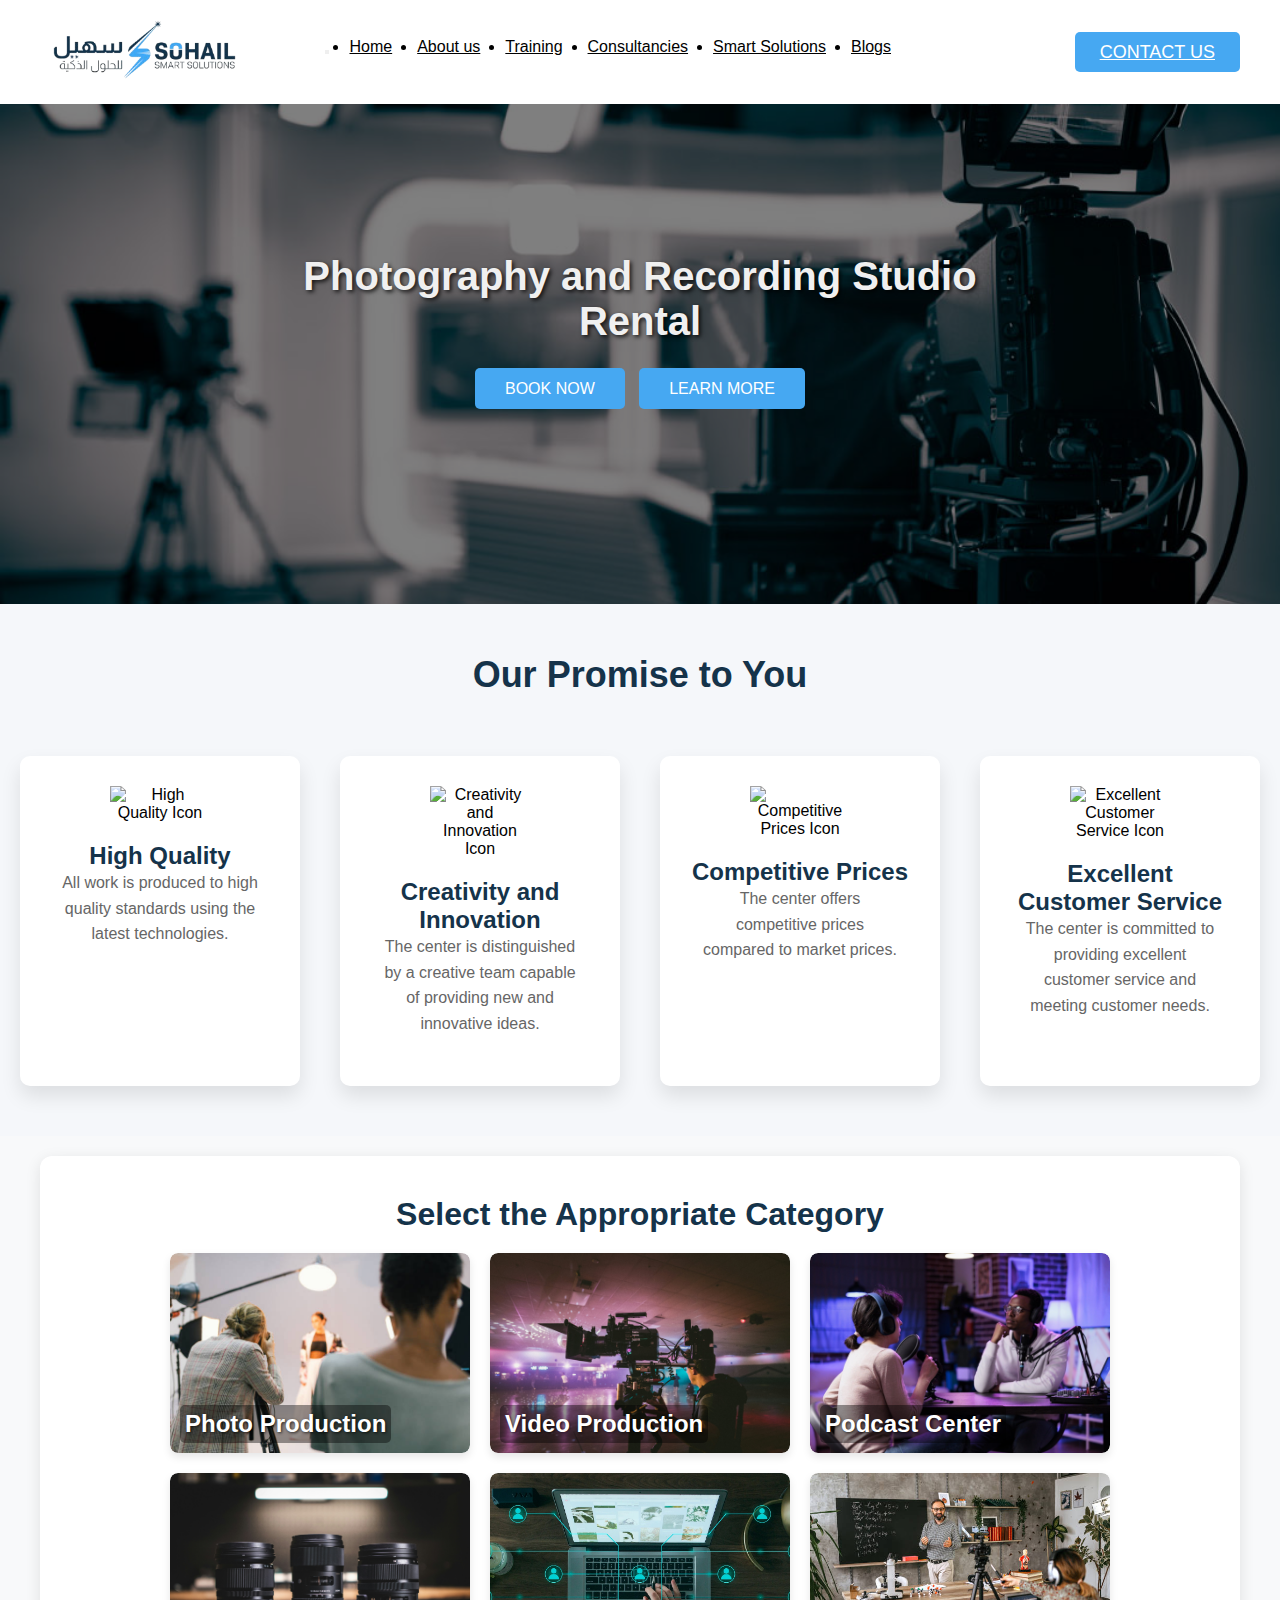
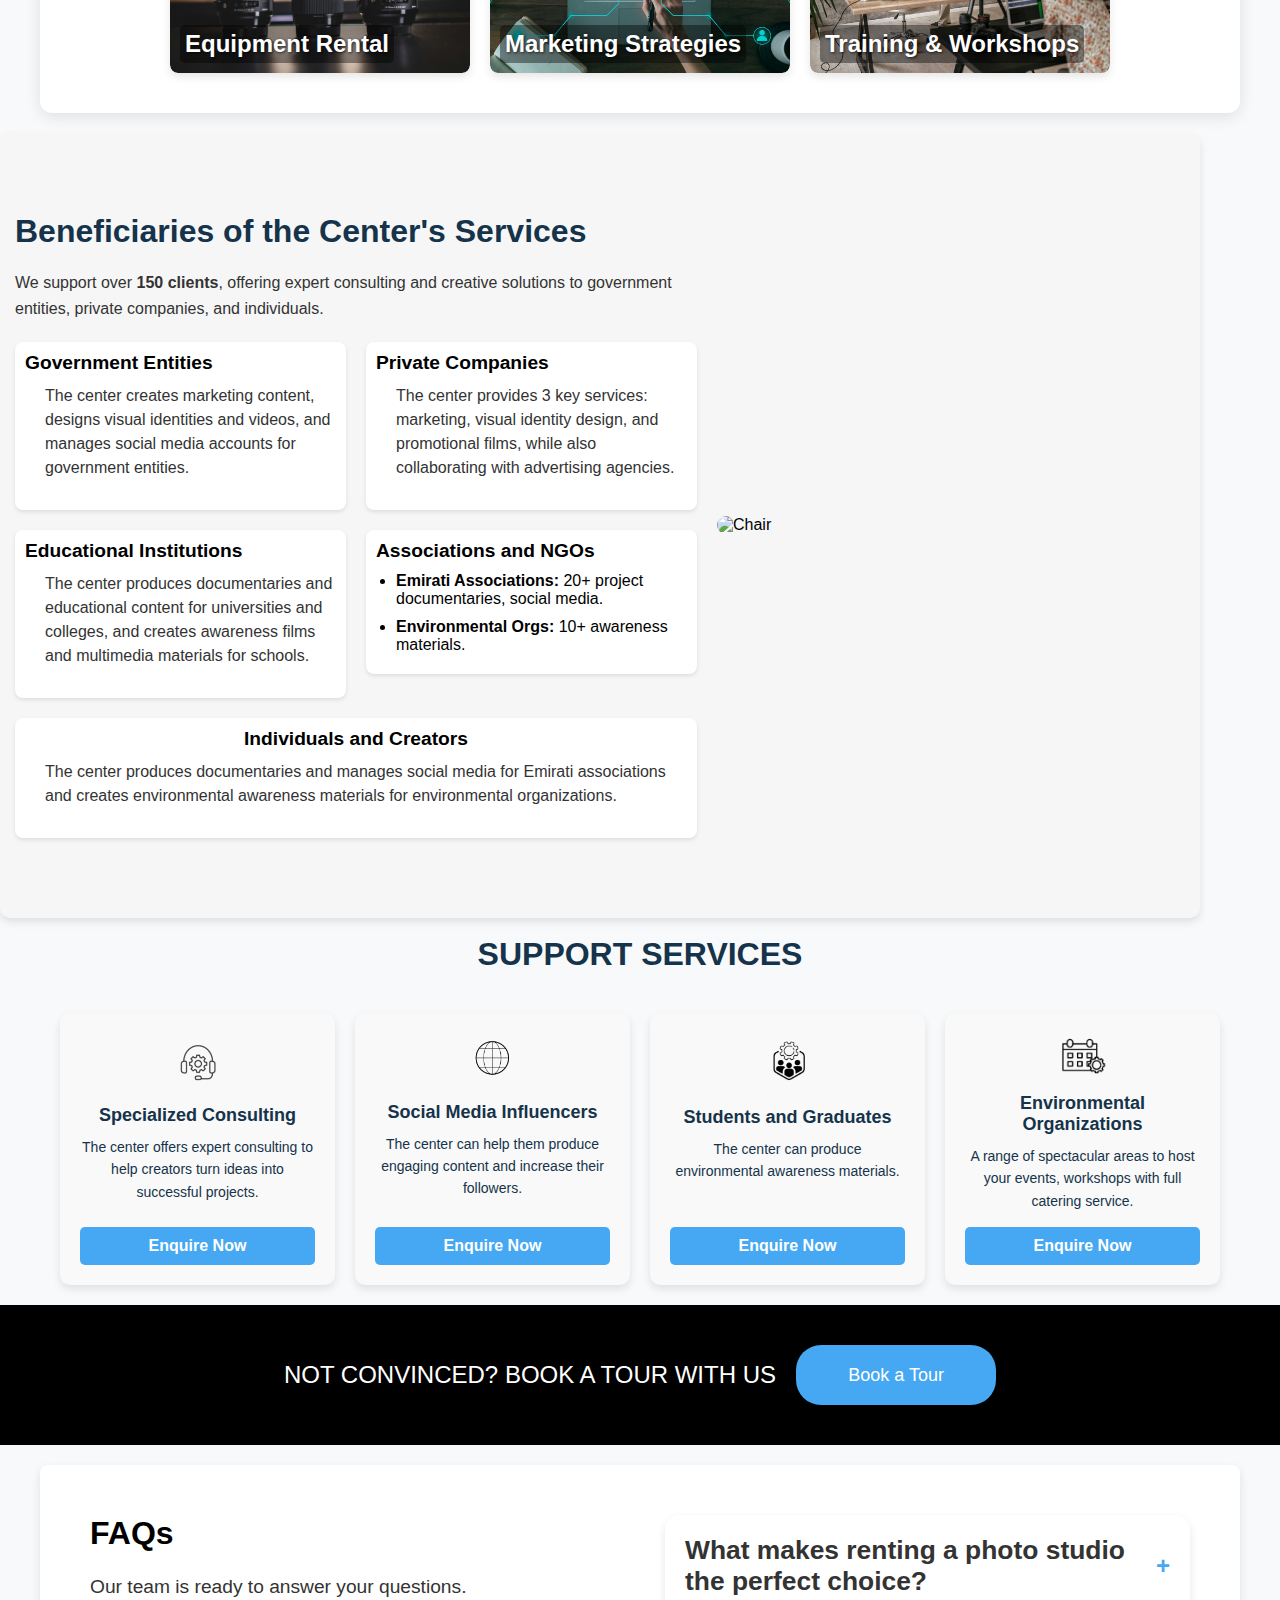
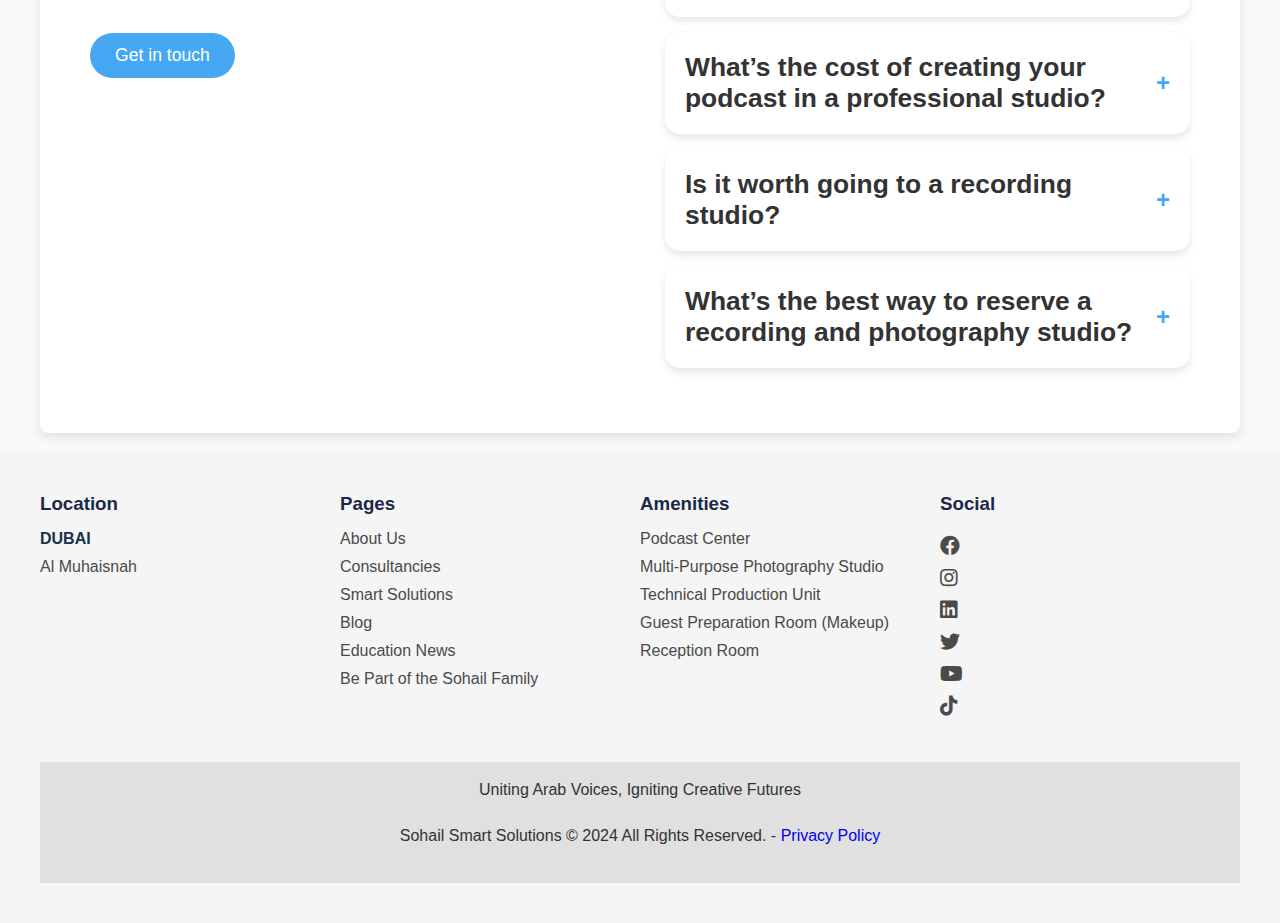
==== commit 4df7b872: "Update index.html" ====
--- a/index.html
+++ b/index.html
@@ -210,9 +210,9 @@
     
                     <!-- BOOK NOW Button -->
                     <div class="d-flex">
-                        <a href="roform.html" class="btn btn-primary btn-lg" 
+                        <a href="https://wa.me/971505656552?text=I%20have%20just%20registered%20on%20your%20website" target="_blank" class="btn btn-primary btn-lg" 
                         style="border-radius: 5px; transition: background-color 0.3s ease; background-color: #46a8f2; color: #fff; font-size: 18px; border: none; padding: 10px 25px;">
-                        BOOK NOW
+                        CONTACT US 
                         </a>
                     </div>
                 </div>
@@ -236,8 +236,8 @@
                 
     
                 <!-- Call-to-Action Buttons -->
-                <a href="roform.html" style="background-color: #46a8f2; color: white; padding: 12px 30px; border-radius: 5px; margin-right: 10px; text-decoration: none;">BOOK NOW</a>
-                <a href="roform.html" style="background-color: #46a8f2; color: white; padding: 12px 30px; border-radius: 5px; text-decoration: none;">LEARN MORE</a>
+                <a href="https://wa.me/971505656552?text=I%20have%20just%20registered%20on%20your%20website" style="background-color: #46a8f2; color: white; padding: 12px 30px; border-radius: 5px; margin-right: 10px; text-decoration: none;">BOOK NOW</a>
+                <a href="https://wa.me/971505656552?text=I%20have%20just%20registered%20on%20your%20website" style="background-color: #46a8f2; color: white; padding: 12px 30px; border-radius: 5px; text-decoration: none;">LEARN MORE</a>
             </div>
         </section>
     
@@ -400,7 +400,7 @@
               <p style="font-size: 14px; color:#15334a; margin-bottom: 15px;">The center offers expert consulting to help creators turn ideas into successful projects.</p>
               
           </div>
-          <a href="roform.html" style="background-color: #46a8f2; color: #fff; padding: 10px 20px; border-radius: 5px; text-decoration: none; font-weight: bold; text-align: center; transition: background-color 0.3s ease;">Enquire Now</a>
+          <a href="https://wa.me/971505656552?text=I%20have%20just%20registered%20on%20your%20website" style="background-color: #46a8f2; color: #fff; padding: 10px 20px; border-radius: 5px; text-decoration: none; font-weight: bold; text-align: center; transition: background-color 0.3s ease;">Enquire Now</a>
       </div>
     
       <div style="background-color: #f9f9f9; padding: 20px; border-radius: 10px; text-align: center; box-shadow: 0 4px 8px rgba(0, 0, 0, 0.1); transition: transform 0.3s ease; display: flex; flex-direction: column; justify-content: space-between;">
@@ -413,7 +413,7 @@
            
               
           </div>
-          <a href="roform.html" style="background-color: #46a8f2; color: #fff; padding: 10px 20px; border-radius: 5px; text-decoration: none; font-weight: bold; text-align: center; transition: background-color 0.3s ease;">Enquire Now</a>
+          <a href="https://wa.me/971505656552?text=I%20have%20just%20registered%20on%20your%20website" style="background-color: #46a8f2; color: #fff; padding: 10px 20px; border-radius: 5px; text-decoration: none; font-weight: bold; text-align: center; transition: background-color 0.3s ease;">Enquire Now</a>
       </div>
     
       <div style="background-color: #f9f9f9; padding: 20px; border-radius: 10px; text-align: center; box-shadow: 0 4px 8px rgba(0, 0, 0, 0.1); transition: transform 0.3s ease; display: flex; flex-direction: column; justify-content: space-between;">
@@ -425,7 +425,7 @@
               <p style="font-size: 14px; color: #15334a; margin-bottom: 15px;">The center can produce environmental awareness materials.</p>
         
           </div>
-          <a href="roform.html" style="background-color: #46a8f2; color: #fff; padding: 10px 20px; border-radius: 5px; text-decoration: none; font-weight: bold; text-align: center; transition: background-color 0.3s ease;">Enquire Now</a>
+          <a href="https://wa.me/971505656552?text=I%20have%20just%20registered%20on%20your%20website" style="background-color: #46a8f2; color: #fff; padding: 10px 20px; border-radius: 5px; text-decoration: none; font-weight: bold; text-align: center; transition: background-color 0.3s ease;">Enquire Now</a>
       </div>
     
       <div style="background-color: #f9f9f9; padding: 20px; border-radius: 10px; text-align: center; box-shadow: 0 4px 8px rgba(0, 0, 0, 0.1); transition: transform 0.3s ease; display: flex; flex-direction: column; justify-content: space-between;">
@@ -437,7 +437,7 @@
               <p style="font-size: 14px; color: #15334a; margin-bottom: 15px;">A range of spectacular areas to host your events, workshops with full catering service.</p>
         
           </div>
-          <a href="roform.html" style="background-color: #46a8f2; color: #fff; padding: 10px 20px; border-radius: 5px; text-decoration: none; font-weight: bold; text-align: center; transition: background-color 0.3s ease;">Enquire Now</a>
+          <a href="https://wa.me/971505656552?text=I%20have%20just%20registered%20on%20your%20website" style="background-color: #46a8f2; color: #fff; padding: 10px 20px; border-radius: 5px; text-decoration: none; font-weight: bold; text-align: center; transition: background-color 0.3s ease;">Enquire Now</a>
       </div>
     </div>
 </div>
@@ -447,7 +447,7 @@
 <!--Next section-->
   <div style="background-color: #000; color: #fff; text-align: center; padding: 40px 20px; font-family: Arial, sans-serif; display: flex; justify-content: center; align-items: center; width: 100%;">
     <p style="font-size: 24px; margin: 0; margin-right: 20px; color: white;">NOT  CONVINCED?  BOOK A TOUR WITH US</p>
-    <a href="roform.html" style="
+    <a href="https://wa.me/971505656552?text=I%20have%20just%20registered%20on%20your%20website" style="
     background-color:#46a8f2; 
     color: #fff; 
     padding: 0; /* Remove padding since height and line-height handle vertical centering */
@@ -480,8 +480,10 @@
         <div class="faq-section">
             <div class="faq-left">
                 <h2>FAQs</h2>
-                <p>Our team is ready to answer your questions.</p>
-                <button class="get-in-touch">Get in touch</button>
+                <p>Our team is ready to answer your questions.</p> 
+                <a href="https://wa.me/971505656552?text=I%20have%20just%20registered%20on%20your%20website">
+                <button class="get-in-touch" >Get in touch</button>
+            </a>
             </div>
             <div class="faq-right">
                 <div class="faq-item">
@@ -601,3 +603,4 @@
     </body>
     </html>
 
+
--- a/style.css
+++ b/style.css
@@ -1,11 +1,27 @@
+@keyframes slide {
+  0% {
+    background-image: url('bg1.jpg'); /* First image */
+  }
+  33% {
+    background-image: url('bg4.jpg'); /* Second image */
+  }
+  66% {
+    background-image: url('bg3.jpg'); /* Third image */
+  }
+  100% {
+    background-image: url('bg1.jpg'); /* Loop back to the first image */
+  }
+}
+
 .background {
-    background-image: url('bg3.jpg'); /* Background image ka URL yahan set karein */
-    background-size: cover;
-    background-position: center;
-    background-repeat: no-repeat;
-    height: 100vh;
-    padding-top: 50px; /* Text ko upar shift karne ke liye */
-  }
+  background-size: cover;
+  background-position: center;
+  background-repeat: no-repeat;
+  height: 100vh;
+  padding-top: 50px; /* Text ko upar shift karne ke liye */
+  animation: slide 15s infinite; /* Adjust duration as needed */
+}
+
 a:hover{
   color:#a9acb1 !important;
   text-decoration: underline;
@@ -73,6 +89,103 @@
     border-radius: 50%;
   }
 
+  /*q and a */
+  * {
+    margin: 0;
+    padding: 0;
+    box-sizing: border-box;
+}
+
+body {
+    font-family: Arial, sans-serif;
+    background-color: #f5f5f5;
+}
+
+.faq-section {
+    display: flex;
+    justify-content: center;
+    align-items: flex-start;
+    padding: 50px;
+    background-color: #fff;
+    margin: 20px auto;
+    max-width: 1200px;
+    border-radius: 8px;
+    box-shadow: 0 4px 10px rgba(0, 0, 0, 0.1);
+}
+
+.faq-left {
+    flex: 1;
+    padding-right: 50px;
+}
+
+.faq-left h2 {
+    font-size: 2em;
+    color: #000;
+    margin-bottom: 20px;
+}
+
+.faq-left p {
+    font-size: 1.2em;
+    color: #333;
+    margin-bottom: 30px;
+}
+
+.get-in-touch {
+    padding: 12px 25px;
+    background-color: #46a8f2;
+    color: white;
+    border: none;
+    border-radius: 25px;
+    font-size: 1.1em;
+    cursor: pointer;
+    transition: background-color 0.3s ease;
+}
+
+.get-in-touch:hover {
+    background-color: #46a8f2;
+}
+
+.faq-right {
+    flex: 1;
+}
+
+.faq-item {
+    display: flex;
+    justify-content: space-between;
+    align-items: center;
+    background-color: white;
+    padding: 20px;
+    margin-bottom: 10px;
+    border-radius: 8px;
+    box-shadow: 0 2px 5px rgba(0, 0, 0, 0.1);
+    cursor: pointer;
+}
+
+.faq-question h3 {
+    font-size: 1.2em;
+    color: #333;
+}
+
+.faq-toggle {
+    font-size: 1.5em;
+    color: #46a8f2;
+    font-weight: bold;
+}
+
+.faq-answer {
+    display: none;
+    padding: 10px 20px;
+    background-color: #f5f5f5;
+    border-radius: 8px;
+    margin-bottom: 10px;
+}
+
+.faq-answer p {
+    font-size: 1em;
+    color: #333;
+}
+
+
 /* Category */
 * {
   margin: 0;
@@ -84,10 +197,18 @@
   font-family: Arial, sans-serif;
 }
 
+/* Wrapper to add white box with padding */
+.category-wrapper {
+  background-color: #fff; /* White background */
+  padding: 40px; /* Padding around the content */
+  margin: 20px auto; /* Center the box and add margin */
+  max-width: 1200px; /* Maximum width */
+  border-radius: 12px; /* Rounded corners */
+  box-shadow: 0 4px 15px rgba(0, 0, 0, 0.1); /* Soft shadow for 3D effect */
+}
+
 .category-section {
   text-align: center;
-  padding: 20px;
-  background-color: #f9f9f9;
 }
 
 h2 {
@@ -110,7 +231,7 @@
   border-radius: 8px;
   overflow: hidden;
   box-shadow: 0 4px 8px rgba(0, 0, 0, 0.1);
-  transition: transform 0.3s ease;
+  transition: transform 0.3s ease, box-shadow 0.3s ease;
   cursor: pointer;
 }
 
@@ -123,14 +244,14 @@
 
 .category-item h3, .category-item p {
   position: absolute;
-  bottom: 10px; /* Distance from the bottom */
-  left: 10px; /* Distance from the left */
+  bottom: 10px;
+  left: 10px;
   color: white;
   padding: 5px;
   border-radius: 5px;
-  background: none; /* Remove background color */
-  text-shadow: 1px 1px 3px rgba(0, 0, 0, 0.7); /* Add text shadow for better visibility */
-  max-width: calc(100% - 20px); /* Ensure text doesn't overflow */
+  background: rgba(0, 0, 0, 0.4);
+  text-shadow: 1px 1px 3px rgba(0, 0, 0, 0.7);
+  max-width: calc(100% - 20px);
 }
 
 .category-item h3 {
@@ -144,13 +265,120 @@
 }
 
 .category-item:hover {
-  transform: translateY(-5px);
-}
+  transform: scale(1.05);
+  box-shadow: 0 6px 12px rgba(0, 0, 0, 0.15);
+}
+
+/* Responsive styling for smaller screens */
+@media (max-width: 768px) {
+  .category-item {
+    width: 100%;
+    height: auto;
+  }
+
+  .category-item h3 {
+    font-size: 1.2rem;
+  }
+
+  .category-item p {
+    font-size: 0.9rem;
+  }
+}
+
+
+
+/*BRAND NEW SECTION*/
+* {
+  margin: 0;
+  padding: 0;
+  box-sizing: border-box;
+}
+
+body {
+  font-family: Arial, sans-serif;
+  background-color: #f0f0f0; /* Light grey background for contrast */
+}
+
+.strong-points {
+  display: flex;
+  justify-content: center;
+  padding: 40px;
+}
+
+.container {
+  display: flex;
+  background-color: #f6f6f6;
+  padding: 30px;
+  border-radius: 10px;
+  box-shadow: 0 4px 8px rgba(0, 0, 0, 0.1); /* Subtle shadow */
+  max-width: 1200px;
+  width: 100%;
+}
+
+.content {
+  width: 60%;
+  padding-right: 20px; /* Spacing between text and image */
+}
+
+h2 {
+  font-size: 2em;
+  margin-bottom: 20px;
+}
+
+p {
+  font-size: 1.1em;
+  line-height: 1.6;
+  margin-bottom: 20px;
+}
+
+.grid {
+  display: grid;
+  grid-template-columns: repeat(2, 1fr); /* Two equal columns */
+  gap: 20px;
+  align-items: start; /* Aligns grid items to the top */
+}
+
+.grid-item {
+  padding: 10px;
+  background-color: #fff;
+  border-radius: 8px;
+  box-shadow: 0 2px 4px rgba(0, 0, 0, 0.1);
+}
+
+.grid-item h3 {
+  font-size: 1.2em;
+  margin-bottom: 10px;
+}
+
+.grid-item p {
+  font-size: 1em;
+  line-height: 1.5;
+}
+
+.image-container {
+  width: 35%;
+  display: flex;
+  justify-content: center;
+  align-items: center;
+}
+
+.image-container img {
+  width: 100%;
+  height: auto;
+  object-fit: cover;
+  border-radius: 10px;
+}
+
+/* New Styles for Specific Alignment */
+.grid-item:nth-child(5) {
+  grid-column: span 2; /* Makes 'Individuals and Creators' span the full row if needed */
+}
+
 
   /* Basic Footer Styling */
   footer {
     position: relative;
-    background: url('wave.svg') no-repeat right top; /* Add wave background here */
+    background: url('wave.svg') no-repeat  top; /* Add wave background here */
     background-size: cover; /* Ensure it covers the top */
     padding-top: 120px; /* Adjust top padding to leave space for the wave */
     background-color: #f5f5f5; /* Background color for the rest of the footer */
@@ -209,37 +437,19 @@
   color: #1A2948; /* Change color on hover */
 }
 
-/* Footer Bottom Section *
-/* Basic Footer Styling */
-footer {
-  position: relative;
-  background-color: #f5f5f5;
-  font-family: 'Roboto', sans-serif;
-  color: #4A4A4A;
-  padding: 40px;
-}
-
-.footer-wave {
-  position: absolute;
-  right: 0;
-  top: 0;
-  width: 40%; /* Adjust this based on the size of the wave */
-  height: 100%;
-  background: url('wave.png') no-repeat right top;
-  background-size: contain; /* Ensure the wave scales properly */
-  z-index: 1;
-}
-
-/* Content inside footer */
-.footer-top {
-  position: relative;
-  z-index: 2; /* Ensure content appears above the wave */
-  display: flex;
-  justify-content: space-between;
-}
-
+/* Footer Bottom Section */
 .footer-bottom {
-  position: relative;
-  z-index: 2; /* Ensure content appears above the wave */
   text-align: center;
-}
+  background-color: #e0e0e0;
+  padding: 15px;
+  font-size: 12px;
+}
+
+.footer-bottom a {
+  text-decoration: none;
+}
+
+
+
+
+
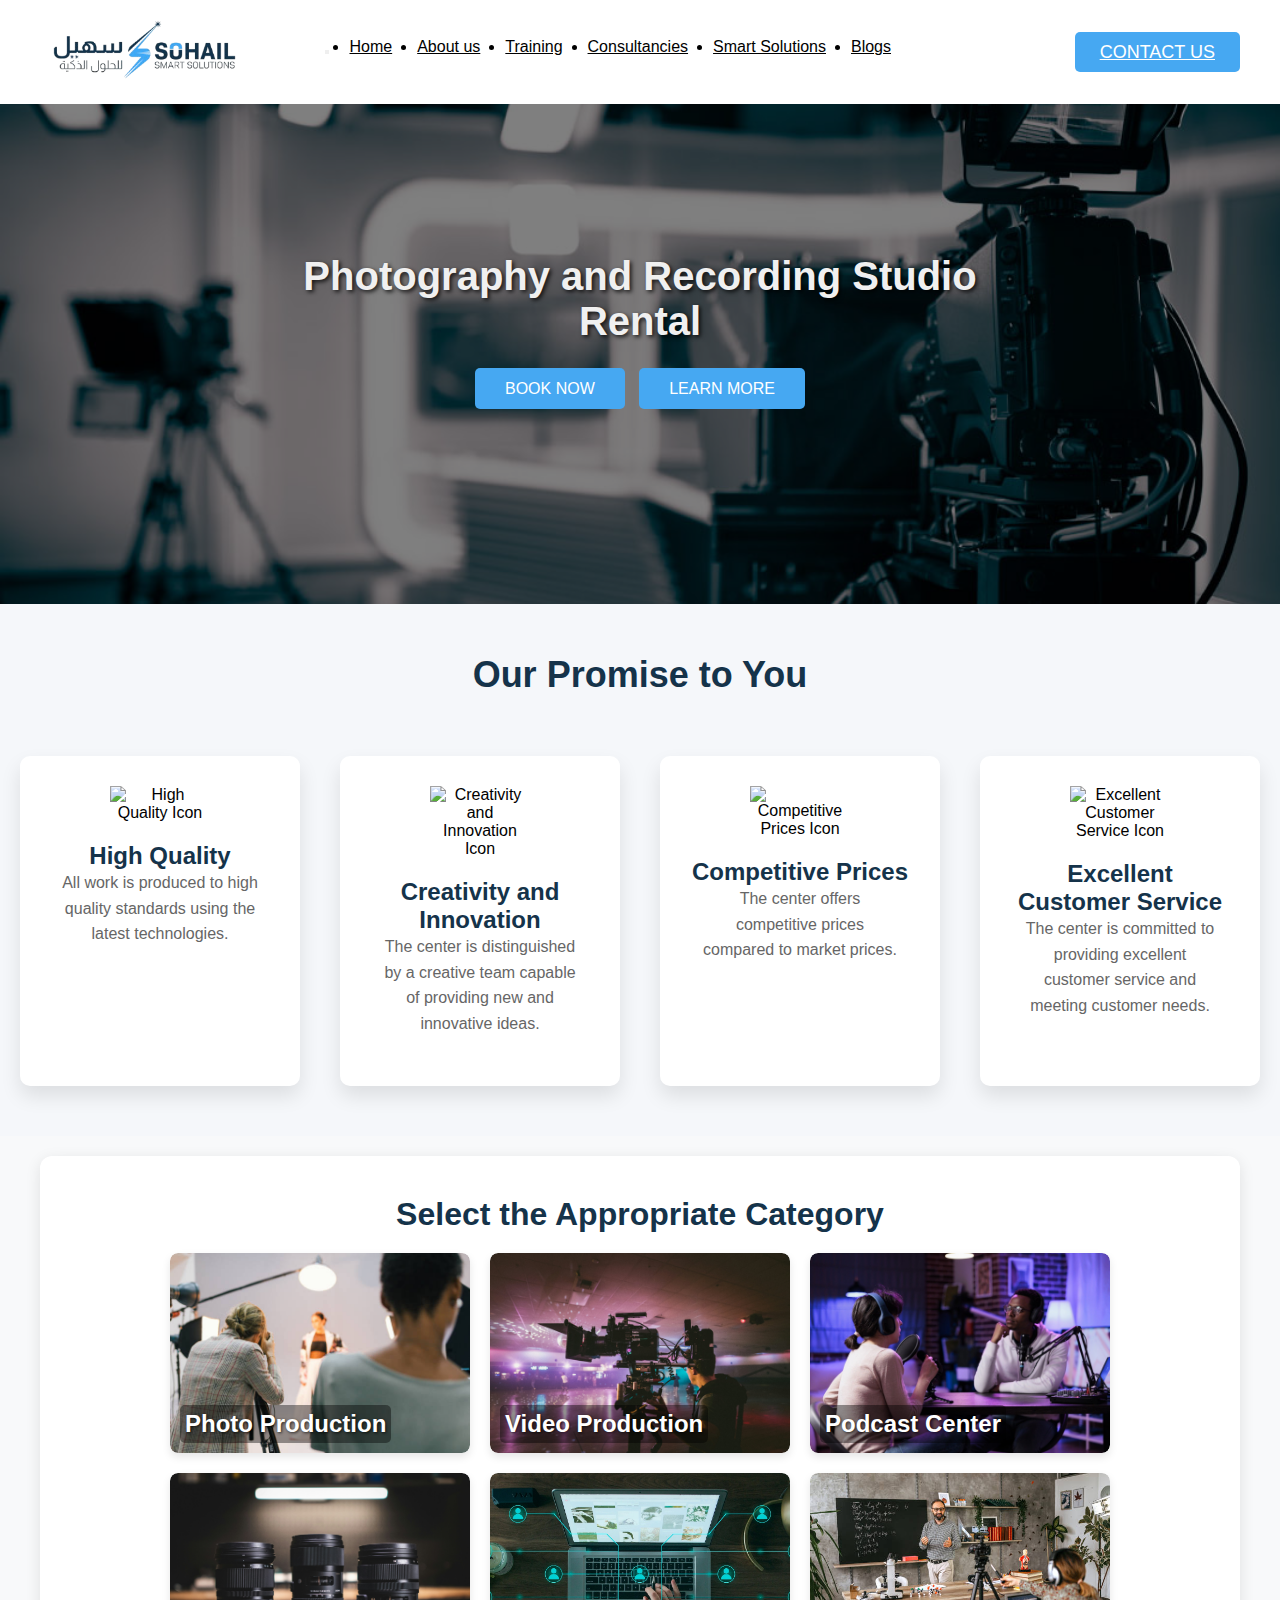
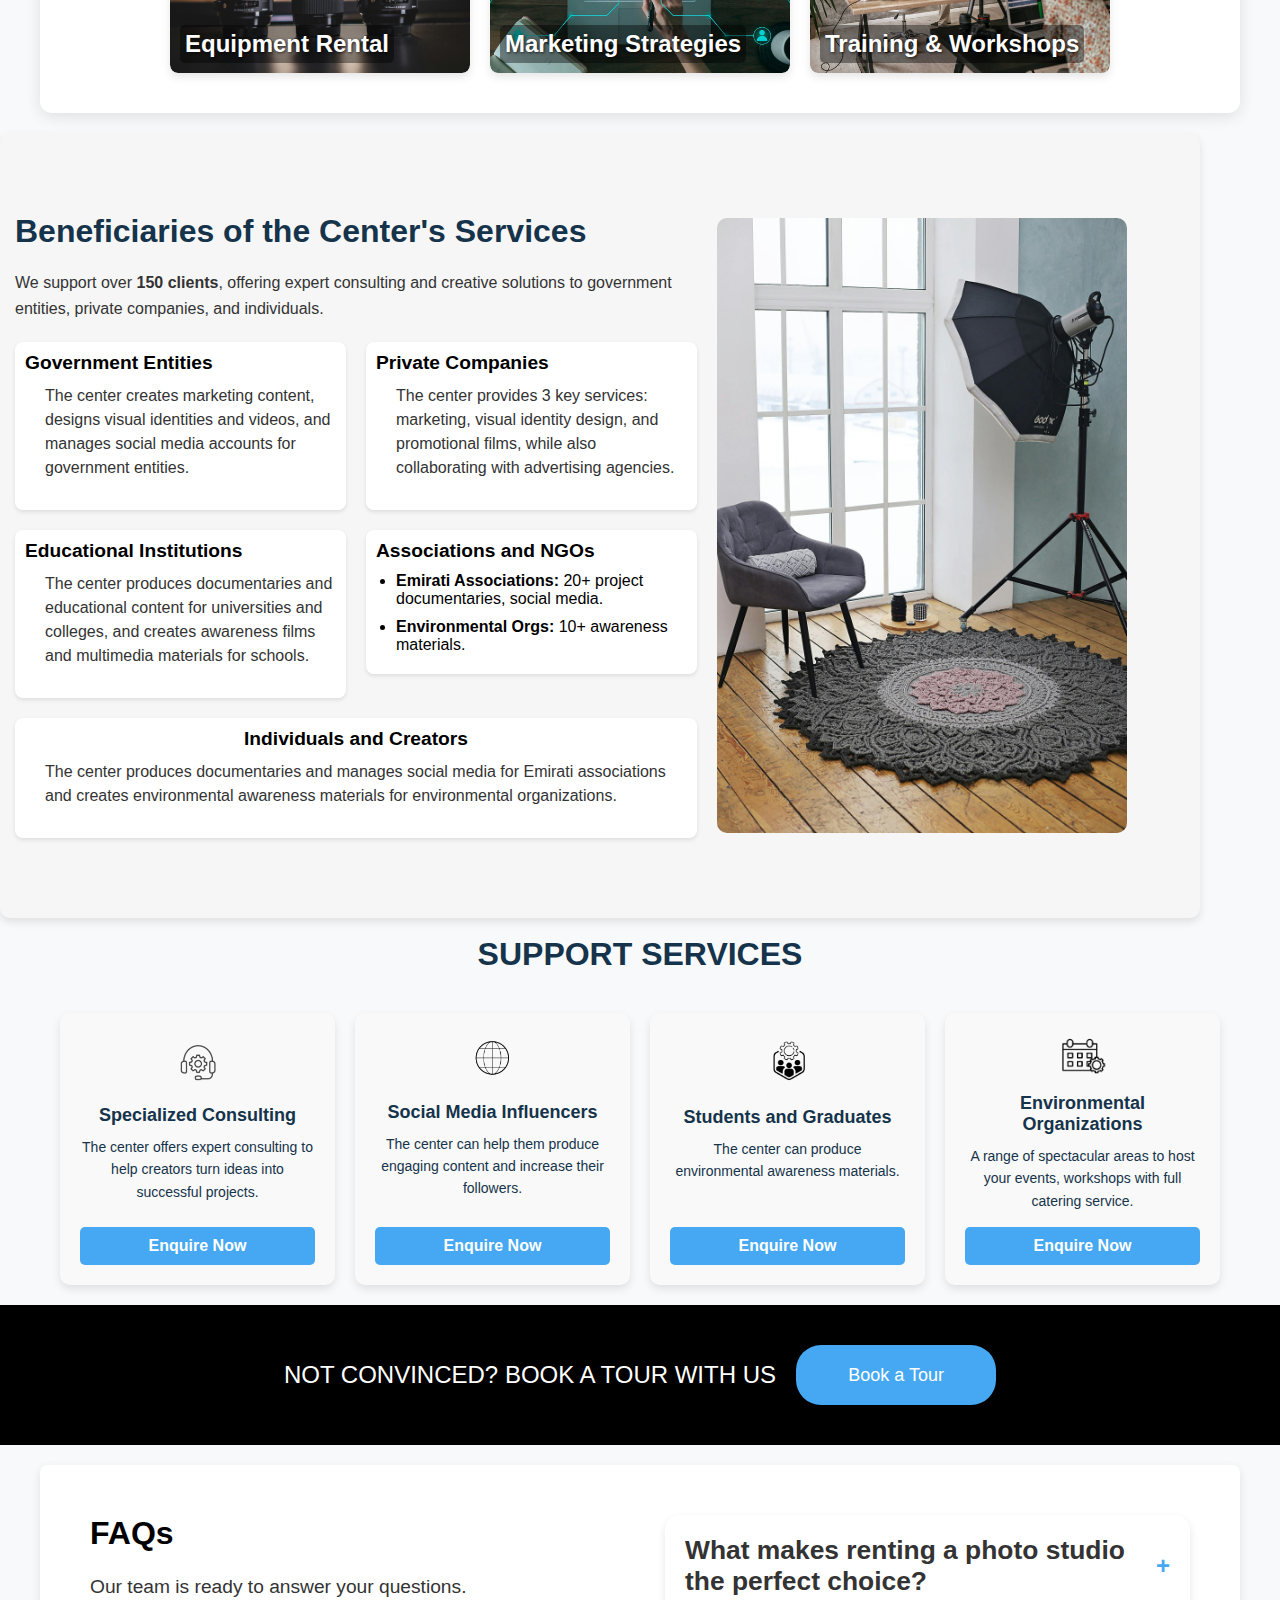
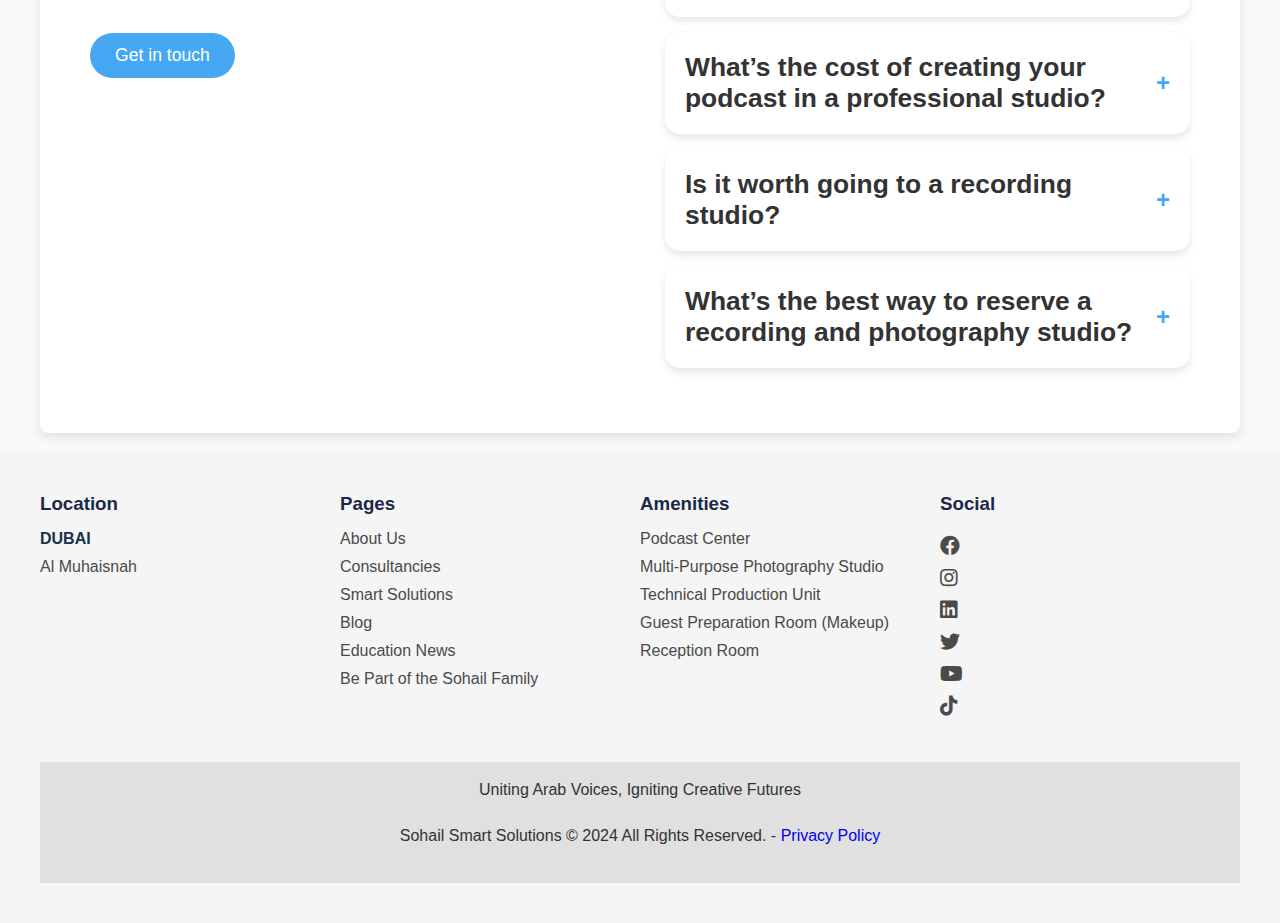
==== commit c3937cb9: "Update index.html" ====
--- a/index.html
+++ b/index.html
@@ -554,7 +554,7 @@
           <li><a href="https://suhail.ae/Smart-Solutions">Smart Solutions</a></li>
           <li><a href="https://suhail.ae/Our-Blog">Blog</a></li>
           <li><a href="https://suhail.ae/Education-News">Education News</a></li>
-          <li><a href="roform.html">Be Part of the Sohail Family</a></li>
+          <li><a href="https://wa.me/971505656552?text=I%20have%20just%20registered%20on%20your%20website" target="_blank">Be Part of the Sohail Family</a></li>
         </ul>
       </div>
       <!--Amenities Section-->
--- a/style.css
+++ b/style.css
@@ -453,3 +453,6 @@
 
 
 
+
+
+
